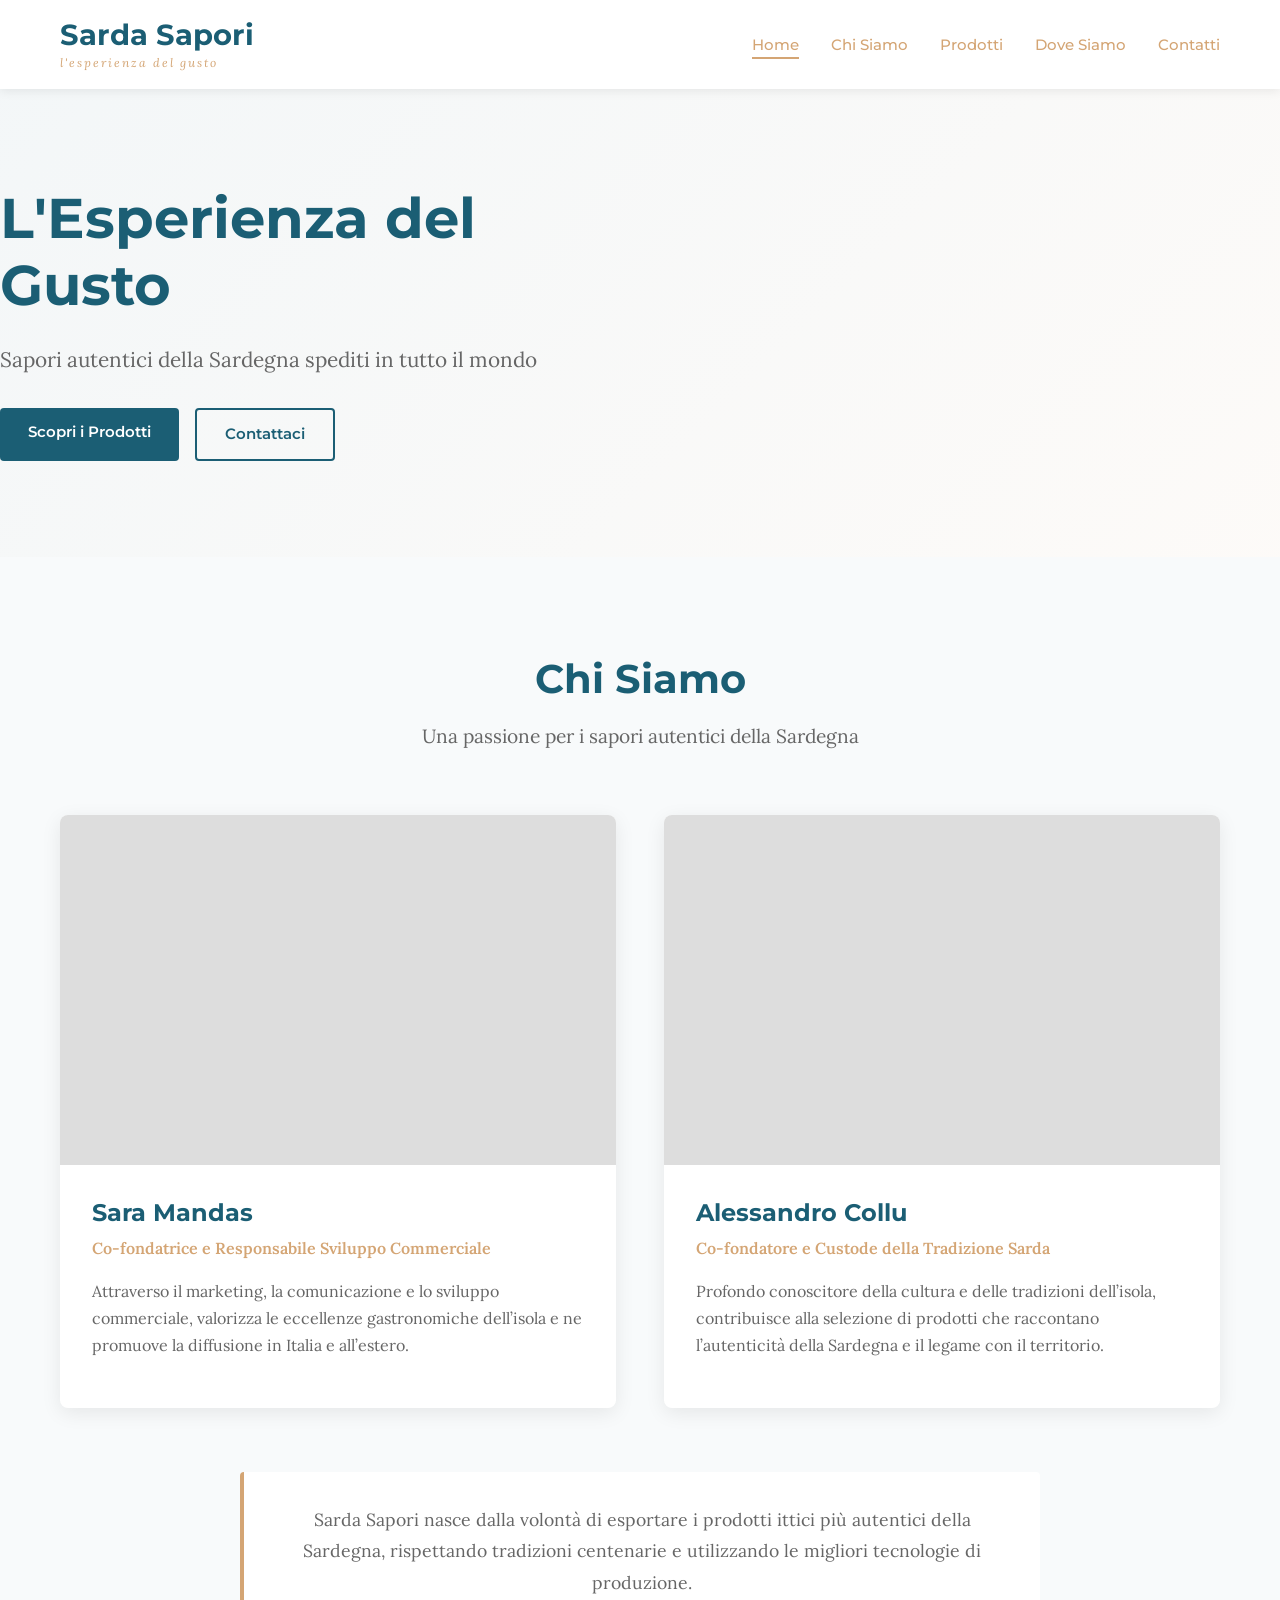
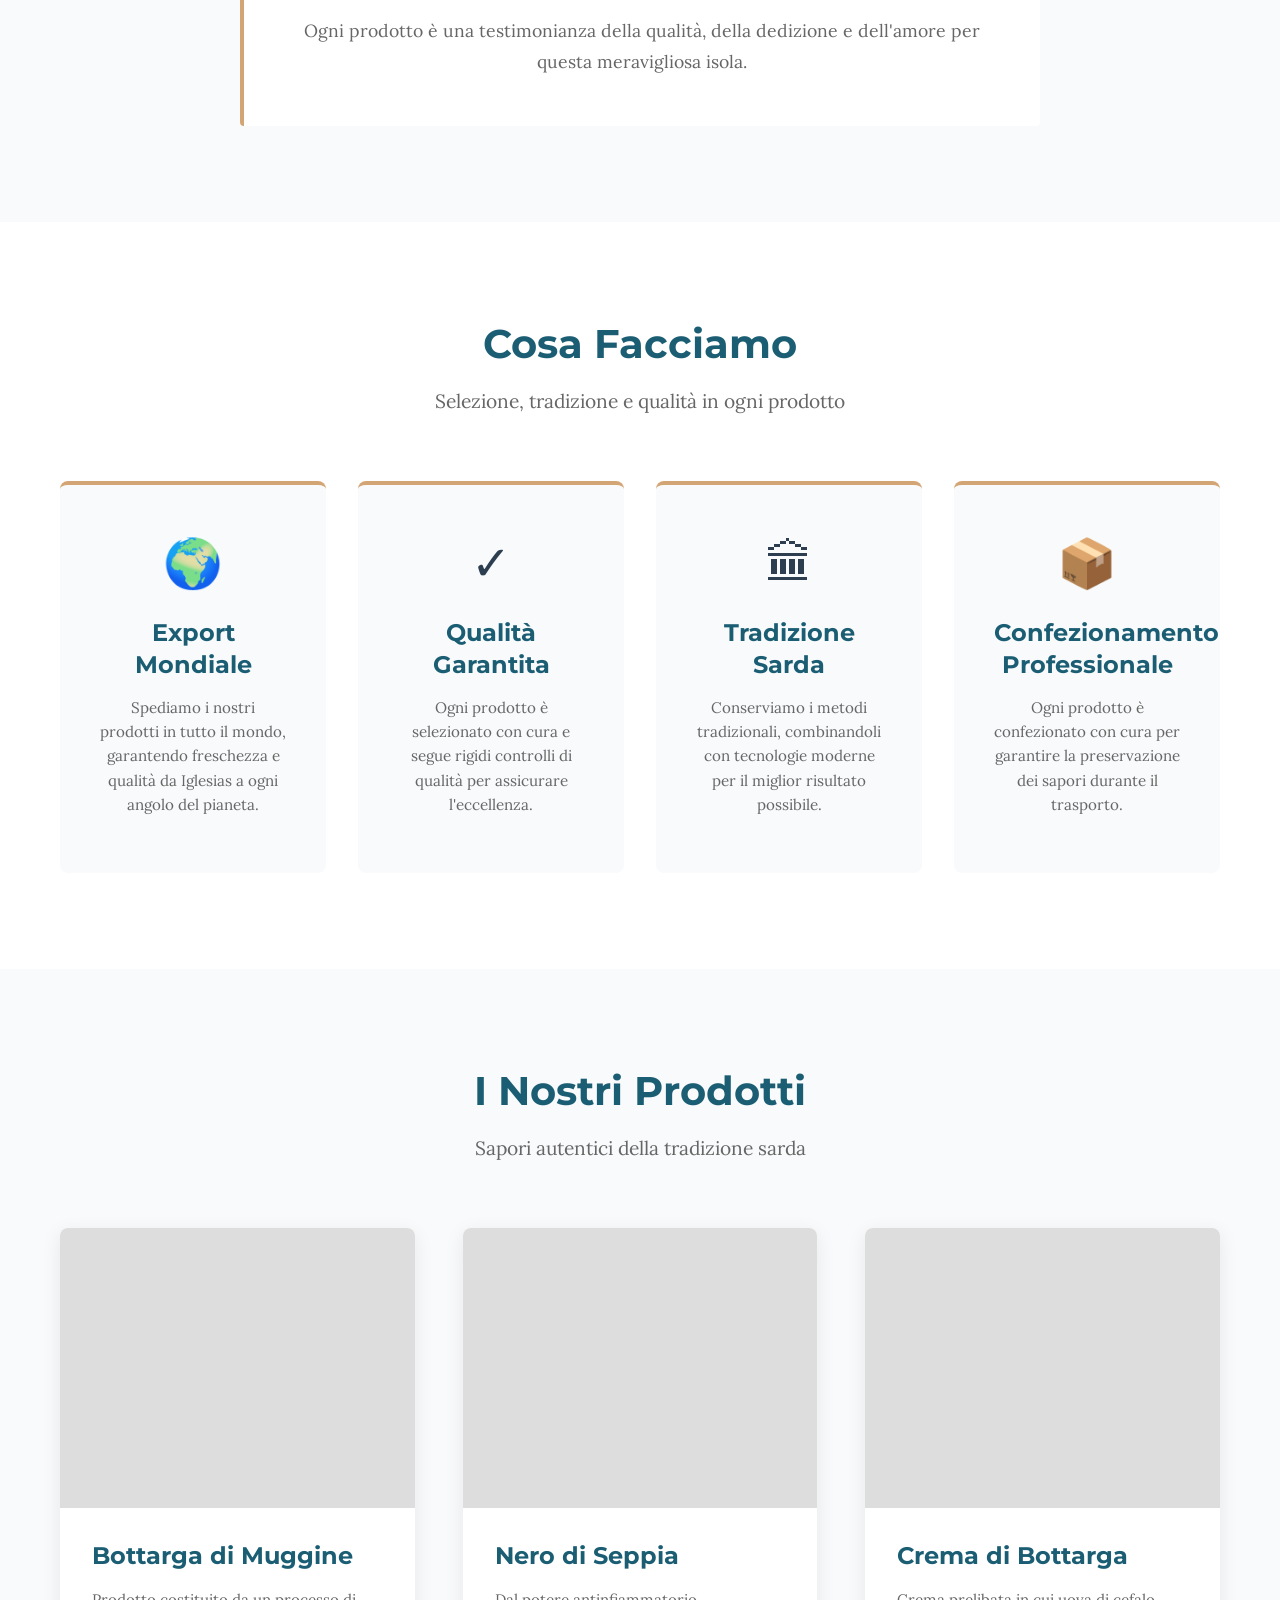
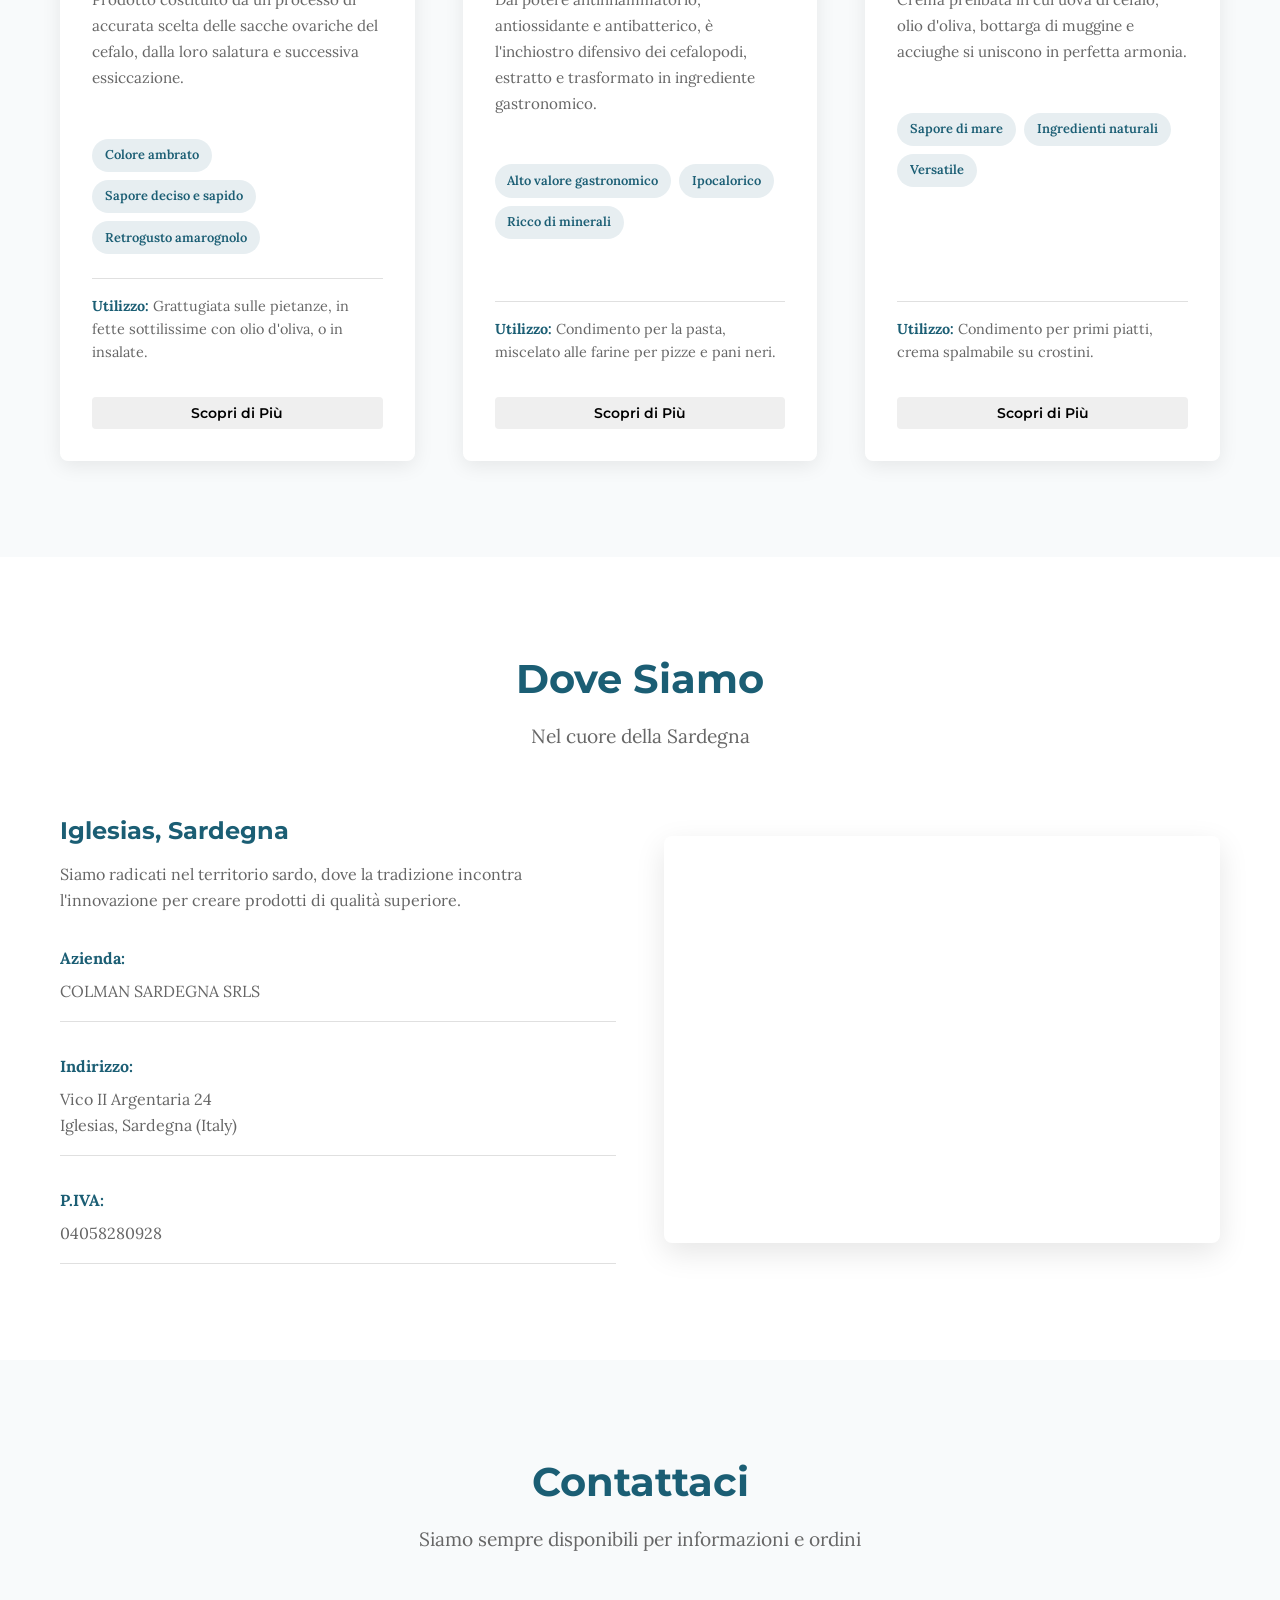
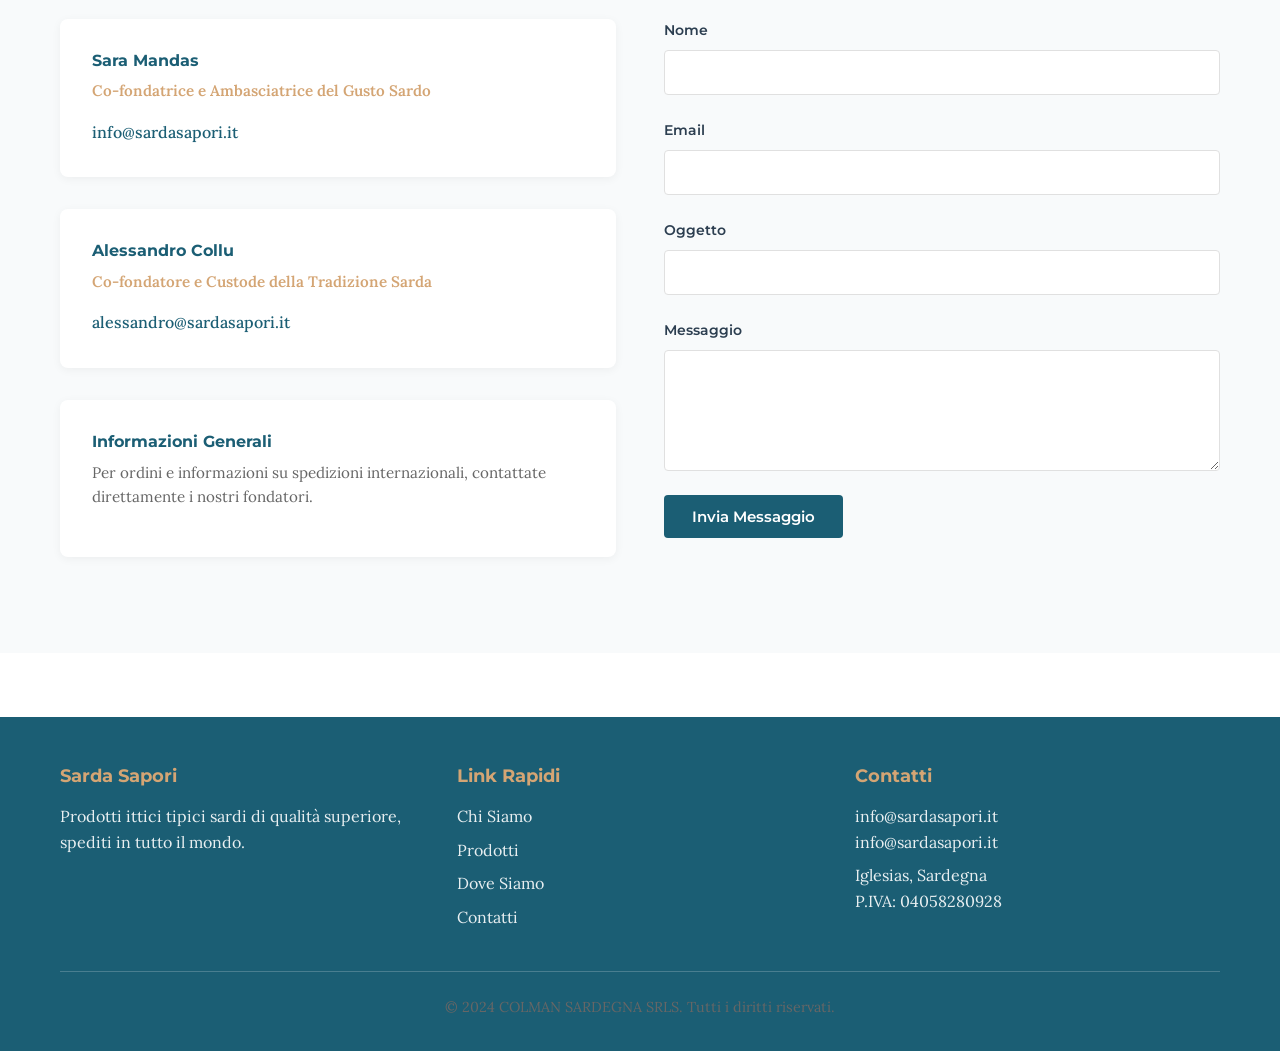
==== index.html @ f472ac4f "Initial commit and GitHub Pages deployment setup" ====
<!DOCTYPE html>
<html lang="it">
<head>
    <meta charset="UTF-8">
    <meta name="viewport" content="width=device-width, initial-scale=1.0">
    <title>Sarda Sapori | Prodotti Ittici Sardi di Qualità - Export Mondiale</title>
    <meta name="description" content="Sarda Sapori: bottarga di muggine, nero di seppia e olio extra vergine sardi. Spedizione in tutto il mondo. L'esperienza del gusto.">
    <meta name="keywords" content="bottarga sarda, nero di seppia, olio sardo, export ittici, prodotti tipici sardegna">
    <meta property="og:title" content="Sarda Sapori | L'esperienza del gusto">
    <meta property="og:description" content="Prodotti ittici tipici sardi di qualità superiore, spediti in tutto il mondo">
    <meta property="og:type" content="website">
    <meta property="og:url" content="https://www.sardasapori.it">
    <link rel="stylesheet" href="css/styles.css">
    <link rel="preconnect" href="https://fonts.googleapis.com">
    <link rel="preconnect" href="https://fonts.gstatic.com" crossorigin>
    <link href="https://fonts.googleapis.com/css2?family=Lora:wght@400;600;700&family=Montserrat:wght@400;600;700;800&display=swap" rel="stylesheet">
</head>
<body>
    <!-- Header/Navigation -->
    <header class="navbar">
        <div class="container">
            <div class="navbar-content">
                <div class="logo">
                    <h1>Sarda Sapori</h1>
                    <p class="tagline">l'esperienza del gusto</p>
                </div>
                <nav class="nav-menu">
                    <ul>
                        <li><a href="#home" class="nav-link">Home</a></li>
                        <li><a href="#chi-siamo" class="nav-link">Chi Siamo</a></li>
                        <li><a href="#prodotti" class="nav-link">Prodotti</a></li>
                        <li><a href="#localizzazione" class="nav-link">Dove Siamo</a></li>
                        <li><a href="#contatti" class="nav-link">Contatti</a></li>
                    </ul>
                </nav>
                <button class="menu-toggle" id="menuToggle">
                    <span></span>
                    <span></span>
                    <span></span>
                </button>
            </div>
        </div>
    </header>

    <!-- Hero Section -->
    <section id="home" class="hero">
        <div class="hero-content">
            <h2 class="hero-title">L'Esperienza del Gusto</h2>
            <p class="hero-subtitle">Sapori autentici della Sardegna spediti in tutto il mondo</p>
            <div class="hero-buttons">
                <a href="#prodotti" class="btn btn-primary">Scopri i Prodotti</a>
                <a href="#contatti" class="btn btn-secondary">Contattaci</a>
            </div>
        </div>
        <div class="hero-visual">
            <div class="hero-image-placeholder">
                <!-- Immagine hero dal catalogo -->
                <img src="assets/hero.jpg" alt="Prodotti Sarda Sapori" class="hero-image">
            </div>
        </div>
    </section>

    <!-- Chi Siamo Section -->
    <section id="chi-siamo" class="chi-siamo">
        <div class="container">
            <div class="section-header">
                <h2>Chi Siamo</h2>
                <p class="section-subtitle">Una passione per i sapori autentici della Sardegna</p>
            </div>

            <div class="team-grid">
                <div class="team-member">
                    <div class="member-image">
                        <img src="assets/sara.jpg" alt="Sara Mandas" class="member-photo">
                    </div>
                    <div class="member-info">
                        <h3>Sara Mandas</h3>
                        <p class="role">Co-fondatrice e Responsabile Sviluppo Commerciale</p>
                        <p class="description">Attraverso il marketing, la comunicazione e lo sviluppo commerciale, valorizza le eccellenze gastronomiche dell’isola e ne promuove la diffusione in Italia e all’estero.</p>
                    </div>
                </div>

                <div class="team-member">
                    <div class="member-image">
                        <img src="assets/alessandro.jpg" alt="Alessandro Collu" class="member-photo">
                    </div>
                    <div class="member-info">
                        <h3>Alessandro Collu</h3>
                        <p class="role">Co-fondatore e Custode della Tradizione Sarda</p>
                        <p class="description">Profondo conoscitore della cultura e delle tradizioni dell’isola, contribuisce alla selezione di prodotti che raccontano l’autenticità della Sardegna e il legame con il territorio.</p>
                    </div>
                </div>
            </div>

            <div class="about-text">
                <p>Sarda Sapori nasce dalla volontà di esportare i prodotti ittici più autentici della Sardegna, rispettando tradizioni centenarie e utilizzando le migliori tecnologie di produzione.</p>
                <p>Ogni prodotto è una testimonianza della qualità, della dedizione e dell'amore per questa meravigliosa isola.</p>
            </div>
        </div>
    </section>

    <!-- Cosa Facciamo Section -->
    <section class="cosa-facciamo">
        <div class="container">
            <div class="section-header">
                <h2>Cosa Facciamo</h2>
                <p class="section-subtitle">Selezione, tradizione e qualità in ogni prodotto</p>
            </div>

            <div class="services-grid">
                <div class="service-card">
                    <div class="service-icon">🌍</div>
                    <h3>Export Mondiale</h3>
                    <p>Spediamo i nostri prodotti in tutto il mondo, garantendo freschezza e qualità da Iglesias a ogni angolo del pianeta.</p>
                </div>

                <div class="service-card">
                    <div class="service-icon">✓</div>
                    <h3>Qualità Garantita</h3>
                    <p>Ogni prodotto è selezionato con cura e segue rigidi controlli di qualità per assicurare l'eccellenza.</p>
                </div>

                <div class="service-card">
                    <div class="service-icon">🏛</div>
                    <h3>Tradizione Sarda</h3>
                    <p>Conserviamo i metodi tradizionali, combinandoli con tecnologie moderne per il miglior risultato possibile.</p>
                </div>

                <div class="service-card">
                    <div class="service-icon">📦</div>
                    <h3>Confezionamento Professionale</h3>
                    <p>Ogni prodotto è confezionato con cura per garantire la preservazione dei sapori durante il trasporto.</p>
                </div>
            </div>
        </div>
    </section>

    <!-- Prodotti Section -->
    <section id="prodotti" class="prodotti">
        <div class="container">
            <div class="section-header">
                <h2>I Nostri Prodotti</h2>
                <p class="section-subtitle">Sapori autentici della tradizione sarda</p>
            </div>

            <div class="products-grid">
                <!-- Bottarga di Muggine -->
                <div class="product-card">
                    <div class="product-image">
                        <img src="assets/bottarga.jpg" alt="Bottarga di Muggine">
                    </div>
                    <div class="product-content">
                        <h3>Bottarga di Muggine</h3>
                        <p class="product-description">
                            Prodotto costituito da un processo di accurata scelta delle sacche ovariche del cefalo, dalla loro salatura e successiva essiccazione.
                        </p>
                        <div class="product-features">
                            <span class="feature">Colore ambrato</span>
                            <span class="feature">Sapore deciso e sapido</span>
                            <span class="feature">Retrogusto amarognolo</span>
                        </div>
                        <p class="product-usage">
                            <strong>Utilizzo:</strong> Grattugiata sulle pietanze, in fette sottilissime con olio d'oliva, o in insalate.
                        </p>
                        <button class="btn btn-small">Scopri di Più</button>
                    </div>
                </div>

                <!-- Nero di Seppia -->
                <div class="product-card">
                    <div class="product-image">
                        <img src="assets/nero-seppia.jpg" alt="Nero di Seppia">
                    </div>
                    <div class="product-content">
                        <h3>Nero di Seppia</h3>
                        <p class="product-description">
                            Dal potere antinfiammatorio, antiossidante e antibatterico, è l'inchiostro difensivo dei cefalopodi, estratto e trasformato in ingrediente gastronomico.
                        </p>
                        <div class="product-features">
                            <span class="feature">Alto valore gastronomico</span>
                            <span class="feature">Ipocalorico</span>
                            <span class="feature">Ricco di minerali</span>
                        </div>
                        <p class="product-usage">
                            <strong>Utilizzo:</strong> Condimento per la pasta, miscelato alle farine per pizze e pani neri.
                        </p>
                        <button class="btn btn-small">Scopri di Più</button>
                    </div>
                </div>

                <!-- Crema di Bottarga -->
                <div class="product-card">
                    <div class="product-image">
                        <img src="assets/crema-bottarga.jpg" alt="Crema di Bottarga">
                    </div>
                    <div class="product-content">
                        <h3>Crema di Bottarga</h3>
                        <p class="product-description">
                            Crema prelibata in cui uova di cefalo, olio d'oliva, bottarga di muggine e acciughe si uniscono in perfetta armonia.
                        </p>
                        <div class="product-features">
                            <span class="feature">Sapore di mare</span>
                            <span class="feature">Ingredienti naturali</span>
                            <span class="feature">Versatile</span>
                        </div>
                        <p class="product-usage">
                            <strong>Utilizzo:</strong> Condimento per primi piatti, crema spalmabile su crostini.
                        </p>
                        <button class="btn btn-small">Scopri di Più</button>
                    </div>
                </div>
            </div>
        </div>
    </section>

    <!-- Localizzazione Section -->
    <section id="localizzazione" class="localizzazione">
        <div class="container">
            <div class="section-header">
                <h2>Dove Siamo</h2>
                <p class="section-subtitle">Nel cuore della Sardegna</p>
            </div>

            <div class="location-content">
                <div class="location-info">
                    <h3>Iglesias, Sardegna</h3>
                    <p>Siamo radicati nel territorio sardo, dove la tradizione incontra l'innovazione per creare prodotti di qualità superiore.</p>
                    
                    <div class="location-details">
                        <div class="detail-item">
                            <strong>Azienda:</strong>
                            <p>COLMAN SARDEGNA SRLS</p>
                        </div>
                        <div class="detail-item">
                            <strong>Indirizzo:</strong>
                            <p>Vico II Argentaria 24<br>Iglesias, Sardegna (Italy)</p>
                        </div>
                        <div class="detail-item">
                            <strong>P.IVA:</strong>
                            <p>04058280928</p>
                        </div>
                    </div>
                </div>

                <div class="location-map">
                    <iframe src="https://www.google.com/maps/embed?pb=!1m18!1m12!1m3!1d2852.1234567890!2d8.5!3d39.55!2m3!1f0!2f0!3f0!3m2!1i1024!2i768!4f13.1!3m3!1m2!1s0x12e7b1234567890%3A0x1234567890abcdef!2sVico%20II%20Argentaria%2024%2C%20Iglesias!5e0!3m2!1sit!2sit!4v1234567890" width="100%" height="400" style="border:0;" allowfullscreen="" loading="lazy" referrerpolicy="no-referrer-when-downgrade"></iframe>
                </div>
            </div>
        </div>
    </section>

    <!-- Contatti Section -->
    <section id="contatti" class="contatti">
        <div class="container">
            <div class="section-header">
                <h2>Contattaci</h2>
                <p class="section-subtitle">Siamo sempre disponibili per informazioni e ordini</p>
            </div>

            <div class="contact-grid">
                <div class="contact-info">
                    <div class="contact-item">
                        <h4>Sara Mandas</h4>
                        <p class="contact-role">Co-fondatrice e Ambasciatrice del Gusto Sardo</p>
                        <a href="mailto:sara@sardasapori.it" class="contact-link">info@sardasapori.it</a>
                    </div>

                    <div class="contact-item">
                        <h4>Alessandro Collu</h4>
                        <p class="contact-role">Co-fondatore e Custode della Tradizione Sarda</p>
                        <a href="mailto:alessandro@sardasapori.it" class="contact-link">alessandro@sardasapori.it</a>
                    </div>

                    <div class="contact-item">
                        <h4>Informazioni Generali</h4>
                        <p>Per ordini e informazioni su spedizioni internazionali, contattate direttamente i nostri fondatori.</p>
                    </div>
                </div>

                <div class="contact-form">
                    <form id="contactForm" class="form">
                        <div class="form-group">
                            <label for="name">Nome</label>
                            <input type="text" id="name" name="name" required>
                        </div>

                        <div class="form-group">
                            <label for="email">Email</label>
                            <input type="email" id="email" name="email" required>
                        </div>

                        <div class="form-group">
                            <label for="subject">Oggetto</label>
                            <input type="text" id="subject" name="subject" required>
                        </div>

                        <div class="form-group">
                            <label for="message">Messaggio</label>
                            <textarea id="message" name="message" rows="5" required></textarea>
                        </div>

                        <button type="submit" class="btn btn-primary">Invia Messaggio</button>
                    </form>
                </div>
            </div>
        </div>
    </section>

    <!-- Footer -->
    <footer class="footer">
        <div class="container">
            <div class="footer-content">
                <div class="footer-section">
                    <h4>Sarda Sapori</h4>
                    <p>Prodotti ittici tipici sardi di qualità superiore, spediti in tutto il mondo.</p>
                </div>

                <div class="footer-section">
                    <h4>Link Rapidi</h4>
                    <ul>
                        <li><a href="#chi-siamo">Chi Siamo</a></li>
                        <li><a href="#prodotti">Prodotti</a></li>
                        <li><a href="#localizzazione">Dove Siamo</a></li>
                        <li><a href="#contatti">Contatti</a></li>
                    </ul>
                </div>

                <div class="footer-section">
                    <h4>Contatti</h4>
                    <p>info@sardasapori.it<br>info@sardasapori.it</p>
                    <p>Iglesias, Sardegna<br>P.IVA: 04058280928</p>
                </div>
            </div>

            <div class="footer-bottom">
                <p>&copy; 2024 COLMAN SARDEGNA SRLS. Tutti i diritti riservati.</p>
            </div>
        </div>
    </footer>

    <script src="js/main.js"></script>
</body>
</html>
---- css/styles.css ----
/* ============================================
   RESET E VARIABLES
   ============================================ */
* {
    margin: 0;
    padding: 0;
    box-sizing: border-box;
}

:root {
    --primary-color: #1b5e74;
    --primary-light: #2a7a94;
    --primary-dark: #134556;
    --accent-color: #d4a574;
    --accent-dark: #c49460;
    --text-dark: #2c3e50;
    --text-light: #666;
    --bg-light: #f8fafb;
    --bg-white: #ffffff;
    --border-color: #e0e0e0;
    --transition: all 0.3s ease;
}

html {
    scroll-behavior: smooth;
}

body {
    font-family: 'Lora', serif;
    color: var(--text-dark);
    line-height: 1.6;
    background-color: var(--bg-white);
}

.container {
    max-width: 1200px;
    margin: 0 auto;
    padding: 0 20px;
}

/* ============================================
   TYPOGRAPHY
   ============================================ */
h1, h2, h3, h4, h5, h6 {
    font-family: 'Montserrat', sans-serif;
    font-weight: 700;
    line-height: 1.3;
}

h2 {
    font-size: 2.5rem;
    color: var(--primary-color);
    margin-bottom: 1rem;
}

h3 {
    font-size: 1.5rem;
    color: var(--primary-color);
}

p {
    color: var(--text-light);
    margin-bottom: 1rem;
}

a {
    text-decoration: none;
    color: var(--primary-color);
    transition: var(--transition);
}

a:hover {
    color: var(--accent-color);
}

/* ============================================
   BUTTONS
   ============================================ */
.btn {
    display: inline-block;
    padding: 12px 28px;
    border: none;
    border-radius: 4px;
    font-family: 'Montserrat', sans-serif;
    font-weight: 600;
    font-size: 0.95rem;
    cursor: pointer;
    transition: var(--transition);
    text-align: center;
    text-decoration: none;
}

.btn-primary {
    background-color: var(--primary-color);
    color: white;
}

.btn-primary:hover {
    background-color: var(--primary-dark);
    transform: translateY(-2px);
    box-shadow: 0 8px 20px rgba(27, 94, 116, 0.25);
}

.btn-secondary {
    background-color: transparent;
    color: var(--primary-color);
    border: 2px solid var(--primary-color);
}

.btn-secondary:hover {
    background-color: var(--primary-color);
    color: white;
}

.btn-small {
    padding: 8px 16px;
    font-size: 0.85rem;
    margin-top: 1rem;
}

/* ============================================
   NAVBAR
   ============================================ */
.navbar {
    background-color: var(--bg-white);
    box-shadow: 0 2px 10px rgba(0, 0, 0, 0.08);
    position: sticky;
    top: 0;
    z-index: 1000;
}

.navbar-content {
    display: flex;
    justify-content: space-between;
    align-items: center;
    padding: 1rem 0;
}

.logo h1 {
    font-size: 1.8rem;
    color: var(--primary-color);
    margin: 0;
}

.tagline {
    font-family: 'Lora', serif;
    font-size: 0.75rem;
    color: var(--accent-color);
    font-style: italic;
    margin: 0;
    letter-spacing: 2px;
}

.nav-menu ul {
    display: flex;
    list-style: none;
    gap: 2rem;
}

.nav-link {
    font-family: 'Montserrat', sans-serif;
    color: var(--text-dark);
    font-weight: 500;
    font-size: 0.95rem;
    position: relative;
}

.nav-link::after {
    content: '';
    position: absolute;
    bottom: -5px;
    left: 0;
    width: 0;
    height: 2px;
    background-color: var(--accent-color);
    transition: var(--transition);
}

.nav-link:hover::after {
    width: 100%;
}

.menu-toggle {
    display: none;
    flex-direction: column;
    background: none;
    border: none;
    cursor: pointer;
    gap: 5px;
}

.menu-toggle span {
    width: 25px;
    height: 3px;
    background-color: var(--primary-color);
    transition: var(--transition);
}

/* ============================================
   HERO SECTION
   ============================================ */
.hero {
    display: grid;
    grid-template-columns: 1fr 1fr;
    align-items: center;
    gap: 4rem;
    padding: 6rem 0;
    background: linear-gradient(135deg, rgba(27, 94, 116, 0.05) 0%, rgba(212, 165, 116, 0.05) 100%);
}

.hero-content {
    animation: slideInLeft 0.8s ease-out;
}

.hero-title {
    font-size: 3.5rem;
    line-height: 1.2;
    margin-bottom: 1.5rem;
    color: var(--primary-color);
}

.hero-subtitle {
    font-size: 1.3rem;
    color: var(--text-light);
    margin-bottom: 2rem;
    line-height: 1.6;
}

.hero-buttons {
    display: flex;
    gap: 1rem;
    margin-top: 2rem;
}

.hero-visual {
    animation: slideInRight 0.8s ease-out;
}

.hero-image {
    width: 100%;
    height: 500px;
    object-fit: cover;
    border-radius: 8px;
    box-shadow: 0 15px 40px rgba(0, 0, 0, 0.15);
}

/* ============================================
   CHI SIAMO SECTION
   ============================================ */
.section-header {
    text-align: center;
    margin-bottom: 4rem;
}

.section-subtitle {
    font-size: 1.2rem;
    color: var(--text-light);
    margin-top: 1rem;
}

.chi-siamo {
    padding: 6rem 0;
    background-color: var(--bg-light);
}

.team-grid {
    display: grid;
    grid-template-columns: 1fr 1fr;
    gap: 3rem;
    margin-bottom: 4rem;
}

.team-member {
    background-color: var(--bg-white);
    border-radius: 8px;
    overflow: hidden;
    box-shadow: 0 5px 20px rgba(0, 0, 0, 0.08);
    transition: var(--transition);
}

.team-member:hover {
    transform: translateY(-10px);
    box-shadow: 0 15px 40px rgba(0, 0, 0, 0.15);
}

.member-image {
    width: 100%;
    height: 350px;
    background-color: #ddd;
    overflow: hidden;
}

.member-photo {
    width: 100%;
    height: 100%;
    object-fit: cover;
}

.member-info {
    padding: 2rem;
}

.member-info h3 {
    margin-bottom: 0.5rem;
}

.role {
    color: var(--accent-color);
    font-weight: 600;
    margin-bottom: 1rem;
}

.description {
    line-height: 1.7;
}

.about-text {
    text-align: center;
    max-width: 800px;
    margin: 3rem auto 0;
    padding: 2rem;
    background-color: var(--bg-white);
    border-left: 4px solid var(--accent-color);
    border-radius: 4px;
}

.about-text p {
    font-size: 1.1rem;
    line-height: 1.8;
}

/* ============================================
   COSA FACCIAMO SECTION
   ============================================ */
.cosa-facciamo {
    padding: 6rem 0;
}

.services-grid {
    display: grid;
    grid-template-columns: repeat(auto-fit, minmax(250px, 1fr));
    gap: 2rem;
}

.service-card {
    text-align: center;
    padding: 2.5rem;
    background-color: var(--bg-light);
    border-radius: 8px;
    transition: var(--transition);
    border-top: 4px solid var(--accent-color);
}

.service-card:hover {
    transform: translateY(-8px);
    background-color: var(--bg-white);
    box-shadow: 0 10px 30px rgba(0, 0, 0, 0.1);
}

.service-icon {
    font-size: 3rem;
    margin-bottom: 1rem;
}

.service-card h3 {
    margin-bottom: 1rem;
}

.service-card p {
    font-size: 0.95rem;
}

/* ============================================
   PRODOTTI SECTION
   ============================================ */
.prodotti {
    padding: 6rem 0;
    background-color: var(--bg-light);
}

.products-grid {
    display: grid;
    grid-template-columns: repeat(auto-fit, minmax(320px, 1fr));
    gap: 3rem;
}

.product-card {
    background-color: var(--bg-white);
    border-radius: 8px;
    overflow: hidden;
    box-shadow: 0 5px 20px rgba(0, 0, 0, 0.08);
    transition: var(--transition);
    display: flex;
    flex-direction: column;
}

.product-card:hover {
    transform: translateY(-8px);
    box-shadow: 0 15px 40px rgba(0, 0, 0, 0.15);
}

.product-image {
    width: 100%;
    height: 280px;
    background-color: #ddd;
    overflow: hidden;
}

.product-image img {
    width: 100%;
    height: 100%;
    object-fit: cover;
    transition: var(--transition);
}

.product-card:hover .product-image img {
    transform: scale(1.05);
}

.product-content {
    padding: 2rem;
    flex-grow: 1;
    display: flex;
    flex-direction: column;
}

.product-content h3 {
    margin-bottom: 1rem;
    color: var(--primary-color);
}

.product-description {
    font-size: 0.95rem;
    margin-bottom: 1.5rem;
    color: var(--text-light);
    line-height: 1.7;
}

.product-features {
    display: flex;
    flex-wrap: wrap;
    gap: 0.5rem;
    margin: 1.5rem 0;
}

.feature {
    display: inline-block;
    padding: 0.4rem 0.8rem;
    background-color: rgba(27, 94, 116, 0.1);
    color: var(--primary-color);
    border-radius: 20px;
    font-size: 0.8rem;
    font-weight: 600;
}

.product-usage {
    font-size: 0.9rem;
    margin-top: auto;
    padding-top: 1rem;
    border-top: 1px solid var(--border-color);
}

.product-usage strong {
    color: var(--primary-color);
}

/* ============================================
   LOCALIZZAZIONE SECTION
   ============================================ */
.localizzazione {
    padding: 6rem 0;
}

.location-content {
    display: grid;
    grid-template-columns: 1fr 1fr;
    gap: 3rem;
    align-items: center;
}

.location-info h3 {
    margin-bottom: 1rem;
}

.location-info > p {
    margin-bottom: 2rem;
}

.location-details {
    display: flex;
    flex-direction: column;
    gap: 2rem;
    margin-top: 2rem;
}

.detail-item {
    padding-bottom: 1rem;
    border-bottom: 1px solid var(--border-color);
}

.detail-item strong {
    color: var(--primary-color);
    display: block;
    margin-bottom: 0.5rem;
}

.detail-item p {
    margin: 0;
    color: var(--text-light);
    line-height: 1.6;
}

.location-map {
    border-radius: 8px;
    overflow: hidden;
    box-shadow: 0 10px 30px rgba(0, 0, 0, 0.1);
}

.location-map iframe {
    border: none;
}

/* ============================================
   CONTATTI SECTION
   ============================================ */
.contatti {
    padding: 6rem 0;
    background-color: var(--bg-light);
}

.contact-grid {
    display: grid;
    grid-template-columns: 1fr 1fr;
    gap: 3rem;
}

.contact-info {
    display: flex;
    flex-direction: column;
    gap: 2rem;
}

.contact-item {
    background-color: var(--bg-white);
    padding: 2rem;
    border-radius: 8px;
    box-shadow: 0 2px 10px rgba(0, 0, 0, 0.05);
}

.contact-item h4 {
    color: var(--primary-color);
    margin-bottom: 0.5rem;
}

.contact-role {
    color: var(--accent-color);
    font-size: 0.85rem;
    font-weight: 600;
    margin-bottom: 0.5rem;
}

.contact-link {
    color: var(--primary-color);
    font-weight: 500;
    display: inline-block;
    margin-top: 0.5rem;
}

.contact-link:hover {
    color: var(--accent-color);
}

.contact-item p {
    font-size: 0.95rem;
}

/* ============================================
   FORM
   ============================================ */
.form {
    display: flex;
    flex-direction: column;
    gap: 1.5rem;
}

.form-group {
    display: flex;
    flex-direction: column;
}

.form-group label {
    font-family: 'Montserrat', sans-serif;
    font-weight: 600;
    color: var(--text-dark);
    margin-bottom: 0.5rem;
    font-size: 0.9rem;
}

.form-group input,
.form-group textarea {
    padding: 0.75rem 1rem;
    border: 1px solid var(--border-color);
    border-radius: 4px;
    font-family: 'Lora', serif;
    font-size: 0.95rem;
    color: var(--text-dark);
    transition: var(--transition);
}

.form-group input:focus,
.form-group textarea:focus {
    outline: none;
    border-color: var(--primary-color);
    box-shadow: 0 0 0 3px rgba(27, 94, 116, 0.1);
}

.form-group textarea {
    resize: vertical;
    font-family: 'Lora', serif;
}

.form button {
    align-self: flex-start;
}

/* ============================================
   FOOTER
   ============================================ */
.footer {
    background-color: var(--primary-color);
    color: white;
    padding: 3rem 0 1rem;
    margin-top: 4rem;
}

.footer-content {
    display: grid;
    grid-template-columns: repeat(auto-fit, minmax(250px, 1fr));
    gap: 2rem;
    margin-bottom: 2rem;
}

.footer-section h4 {
    color: var(--accent-color);
    margin-bottom: 1rem;
    font-size: 1.1rem;
}

.footer-section p {
    color: rgba(255, 255, 255, 0.9);
    margin-bottom: 0.5rem;
}

.footer-section ul {
    list-style: none;
}

.footer-section ul li {
    margin-bottom: 0.5rem;
}

.footer-section a {
    color: rgba(255, 255, 255, 0.9);
}

.footer-section a:hover {
    color: var(--accent-color);
}

.footer-bottom {
    text-align: center;
    padding-top: 1.5rem;
    border-top: 1px solid rgba(255, 255, 255, 0.2);
    color: rgba(255, 255, 255, 0.7);
    font-size: 0.9rem;
}

/* ============================================
   ANIMAZIONI
   ============================================ */
@keyframes slideInLeft {
    from {
        opacity: 0;
        transform: translateX(-50px);
    }
    to {
        opacity: 1;
        transform: translateX(0);
    }
}

@keyframes slideInRight {
    from {
        opacity: 0;
        transform: translateX(50px);
    }
    to {
        opacity: 1;
        transform: translateX(0);
    }
}

@keyframes fadeInUp {
    from {
        opacity: 0;
        transform: translateY(30px);
    }
    to {
        opacity: 1;
        transform: translateY(0);
    }
}

/* ============================================
   RESPONSIVE DESIGN
   ============================================ */
@media (max-width: 768px) {
    h2 {
        font-size: 2rem;
    }

    .hero-title {
        font-size: 2.5rem;
    }

    .hero {
        grid-template-columns: 1fr;
        padding: 3rem 0;
        gap: 2rem;
    }

    .hero-image {
        height: 350px;
    }

    .hero-buttons {
        flex-direction: column;
    }

    .nav-menu {
        position: fixed;
        left: -100%;
        top: 70px;
        flex-direction: column;
        background-color: var(--bg-white);
        width: 100%;
        text-align: center;
        transition: 0.3s;
        box-shadow: 0 10px 27px rgba(0, 0, 0, 0.05);
        padding: 2rem 0;
        z-index: 999;
    }

    .nav-menu.active {
        left: 0;
    }

    .menu-toggle {
        display: flex;
    }

    .team-grid {
        grid-template-columns: 1fr;
    }

    .services-grid {
        grid-template-columns: 1fr;
    }

    .products-grid {
        grid-template-columns: 1fr;
    }

    .contact-grid {
        grid-template-columns: 1fr;
    }

    .location-content {
        grid-template-columns: 1fr;
    }

    .location-map {
        min-height: 400px;
    }

    .chi-siamo,
    .prodotti,
    .contatti {
        padding: 3rem 0;
    }

    .cosa-facciamo,
    .localizzazione {
        padding: 3rem 0;
    }

    .section-header {
        margin-bottom: 2rem;
    }
}

@media (max-width: 480px) {
    .container {
        padding: 0 15px;
    }

    h2 {
        font-size: 1.5rem;
    }

    .hero-title {
        font-size: 1.8rem;
    }

    .hero-subtitle {
        font-size: 1rem;
    }

    .hero-buttons {
        gap: 0.5rem;
    }

    .btn {
        padding: 10px 20px;
        font-size: 0.85rem;
    }

    .logo h1 {
        font-size: 1.3rem;
    }

    .nav-menu ul {
        gap: 0;
        flex-direction: column;
    }

    .nav-link::after {
        display: none;
    }

    .product-image {
        height: 200px;
    }

    .member-image {
        height: 250px;
    }

    .footer-content {
        gap: 1.5rem;
    }
}
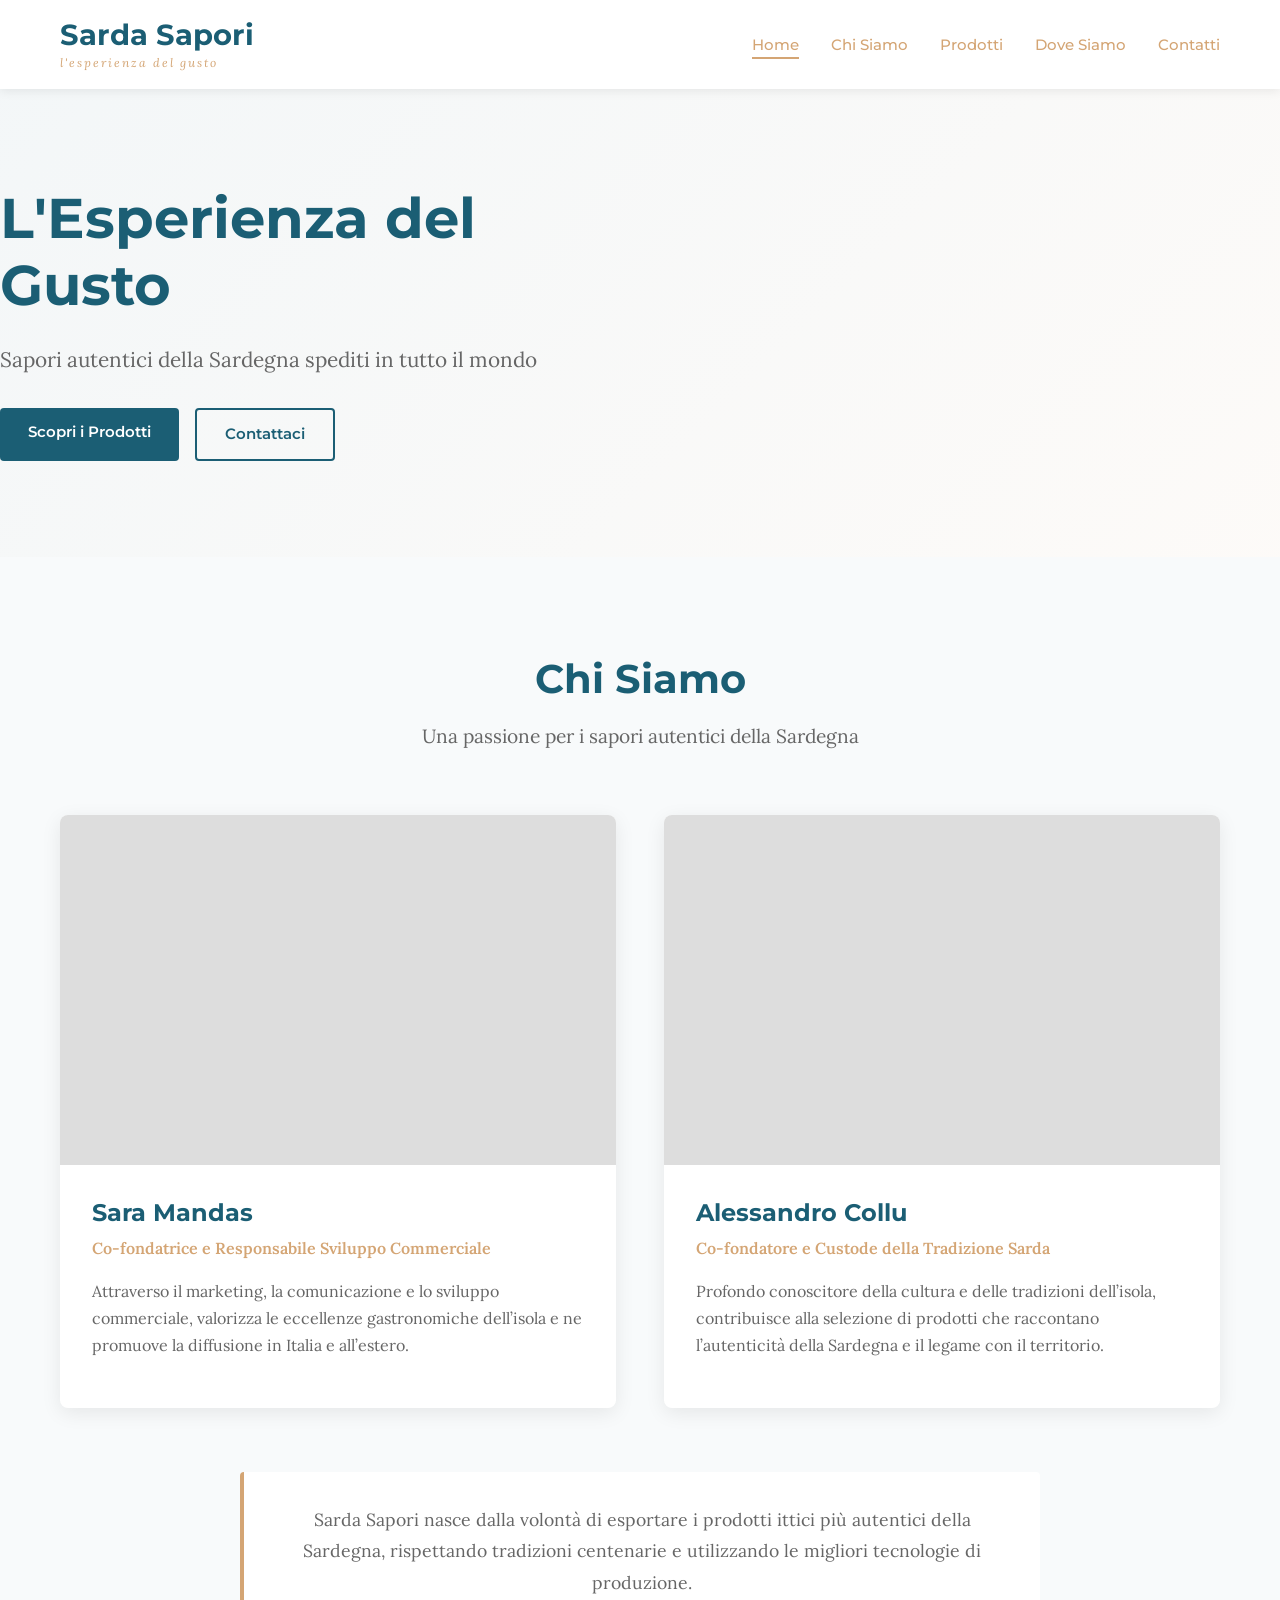
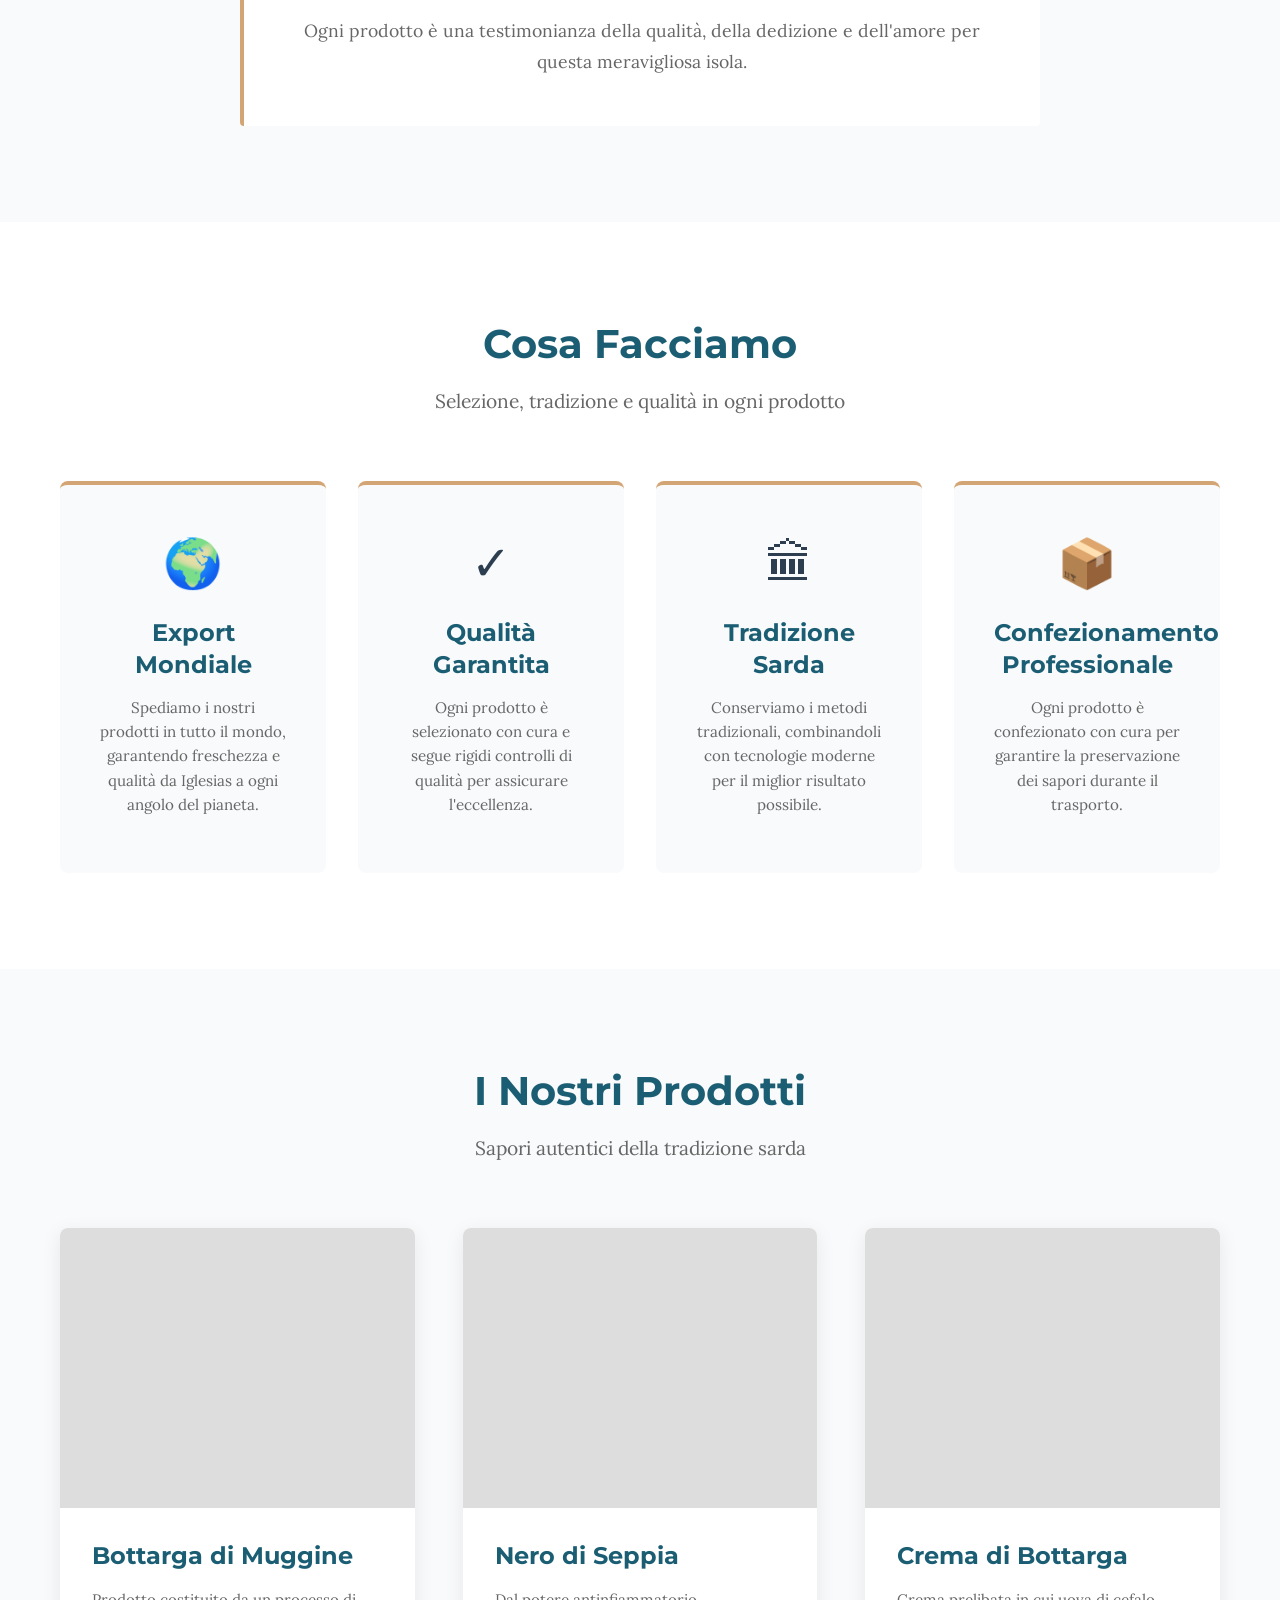
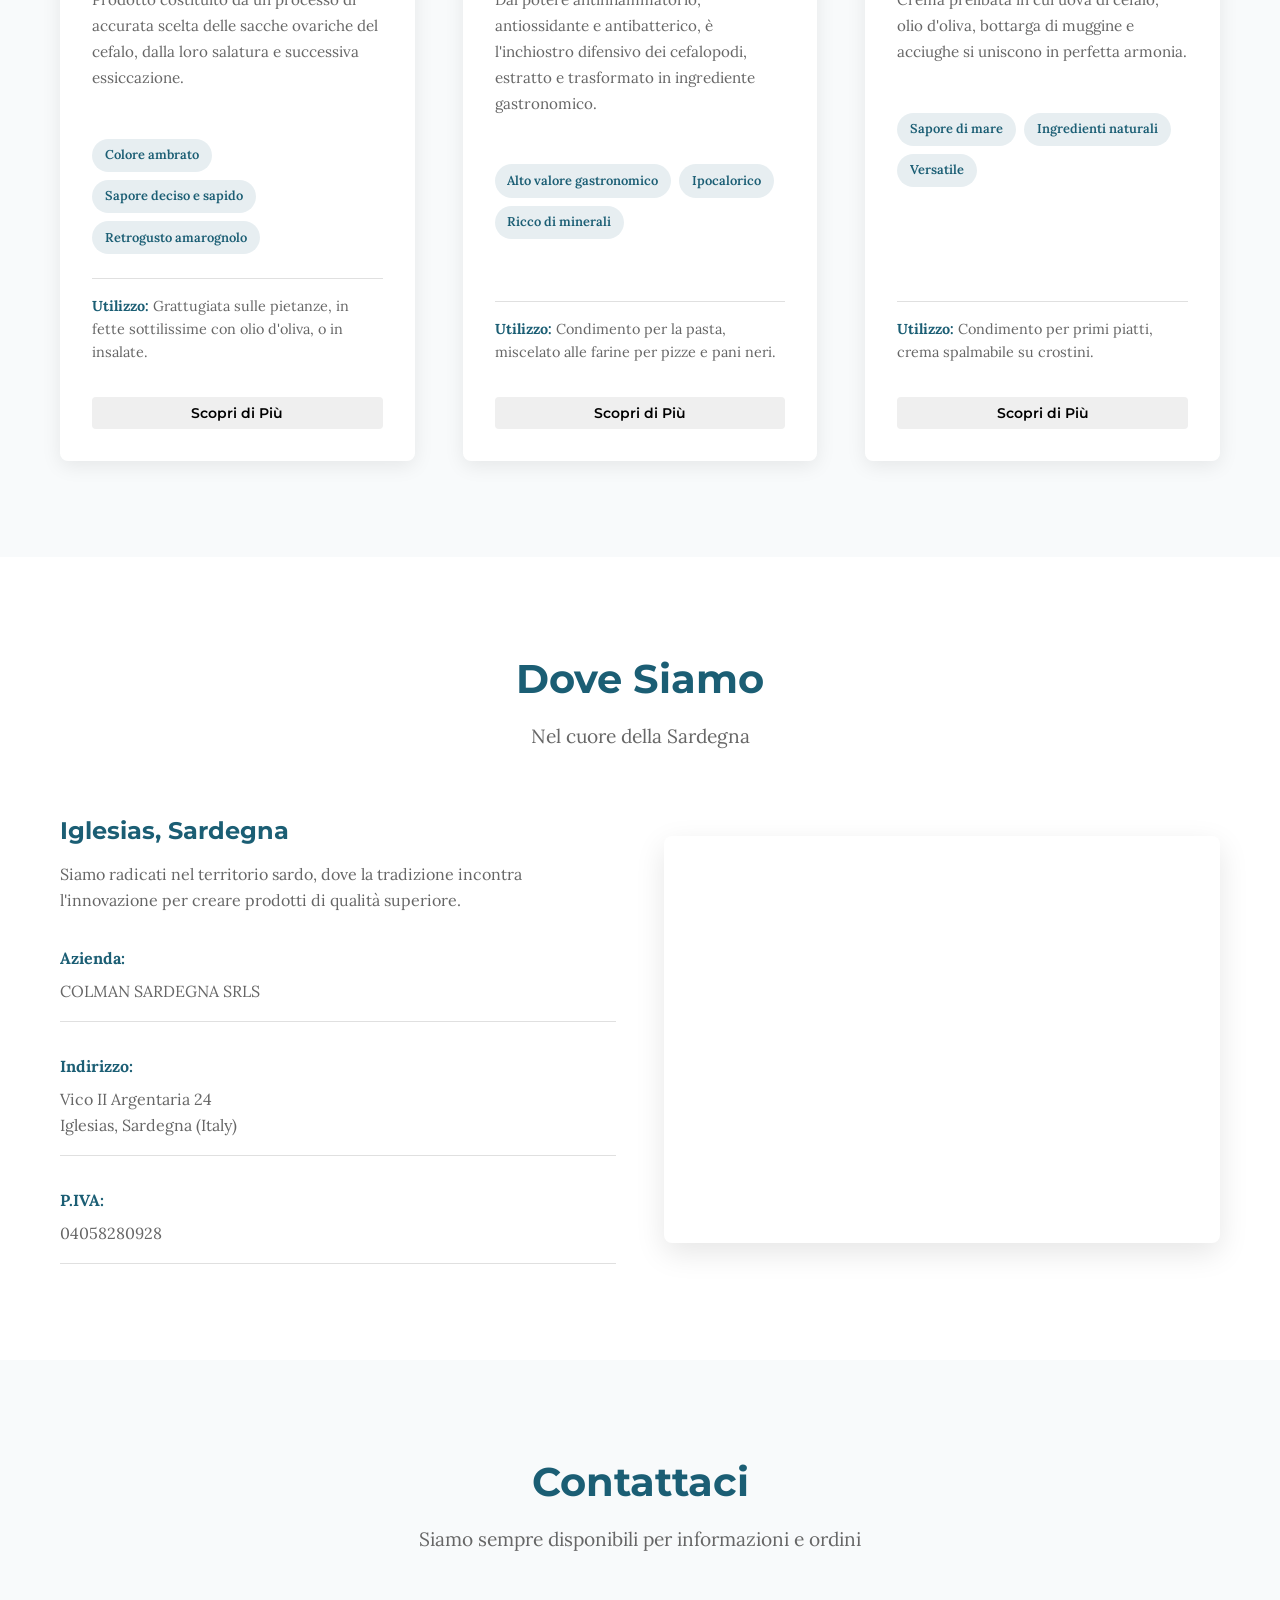
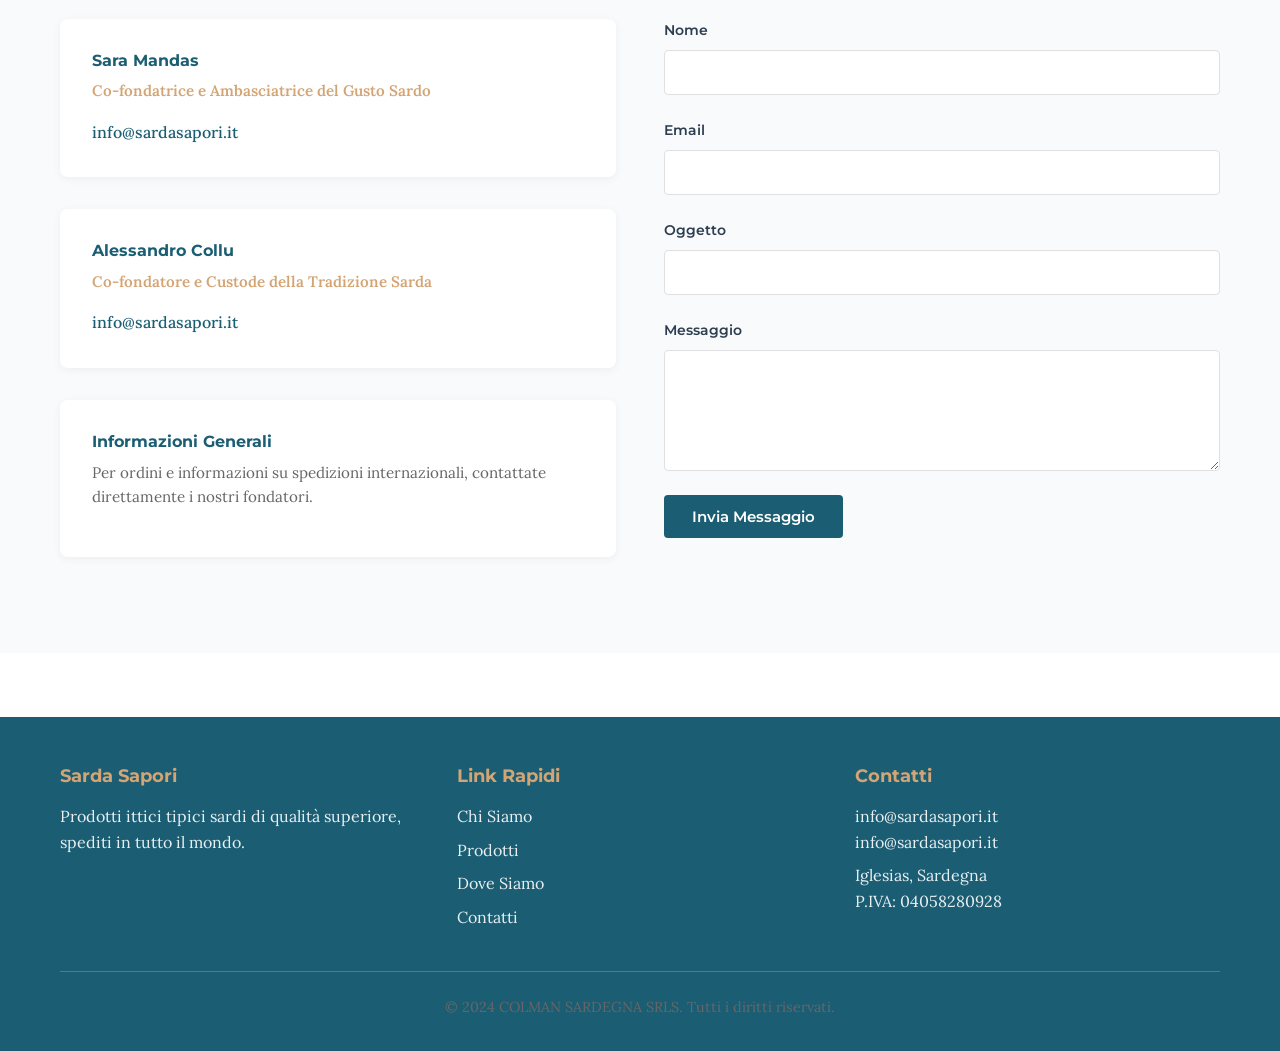
==== commit 80c0a6c4: "Update Alessandro Collu email to info@sardasapori.it" ====
--- a/index.html
+++ b/index.html
@@ -268,7 +268,7 @@
                     <div class="contact-item">
                         <h4>Alessandro Collu</h4>
                         <p class="contact-role">Co-fondatore e Custode della Tradizione Sarda</p>
-                        <a href="mailto:alessandro@sardasapori.it" class="contact-link">alessandro@sardasapori.it</a>
+                        <a href="mailto:info@sardasapori.it" class="contact-link">info@sardasapori.it</a>
                     </div>
 
                     <div class="contact-item">
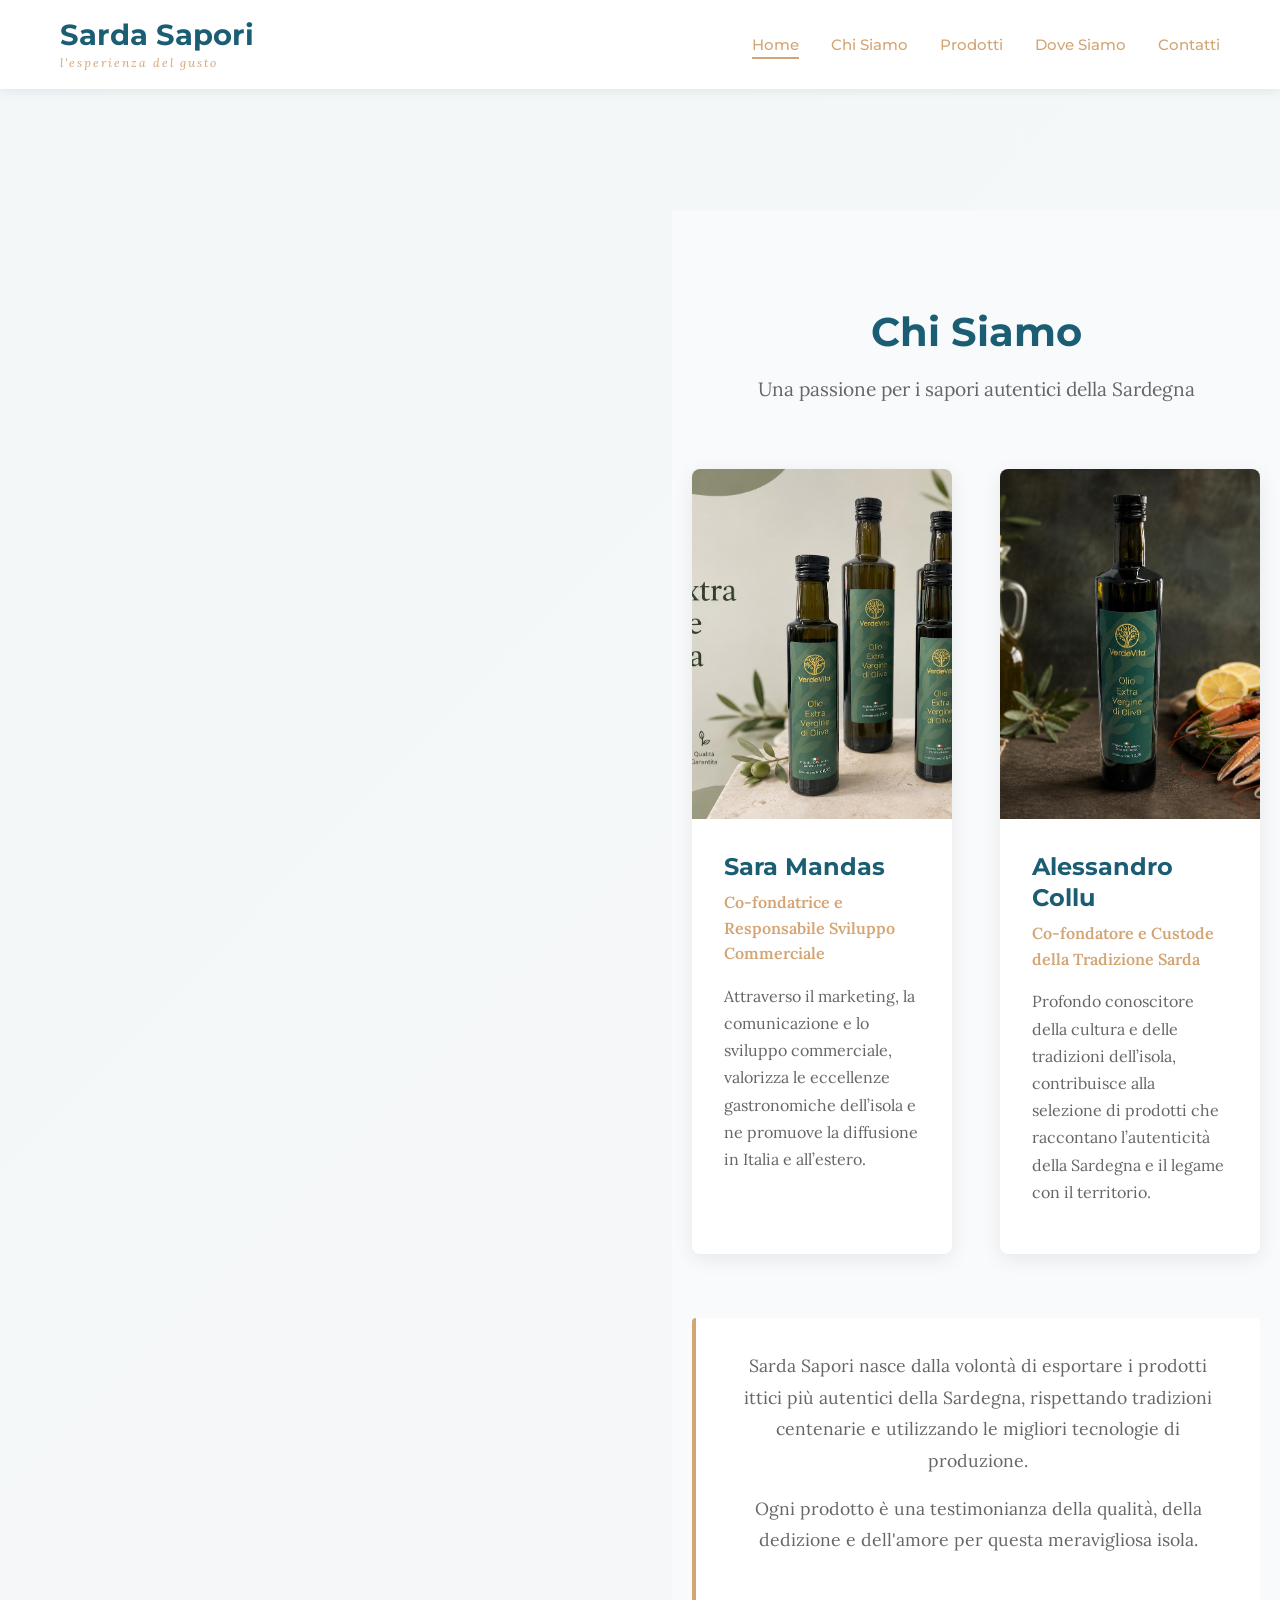
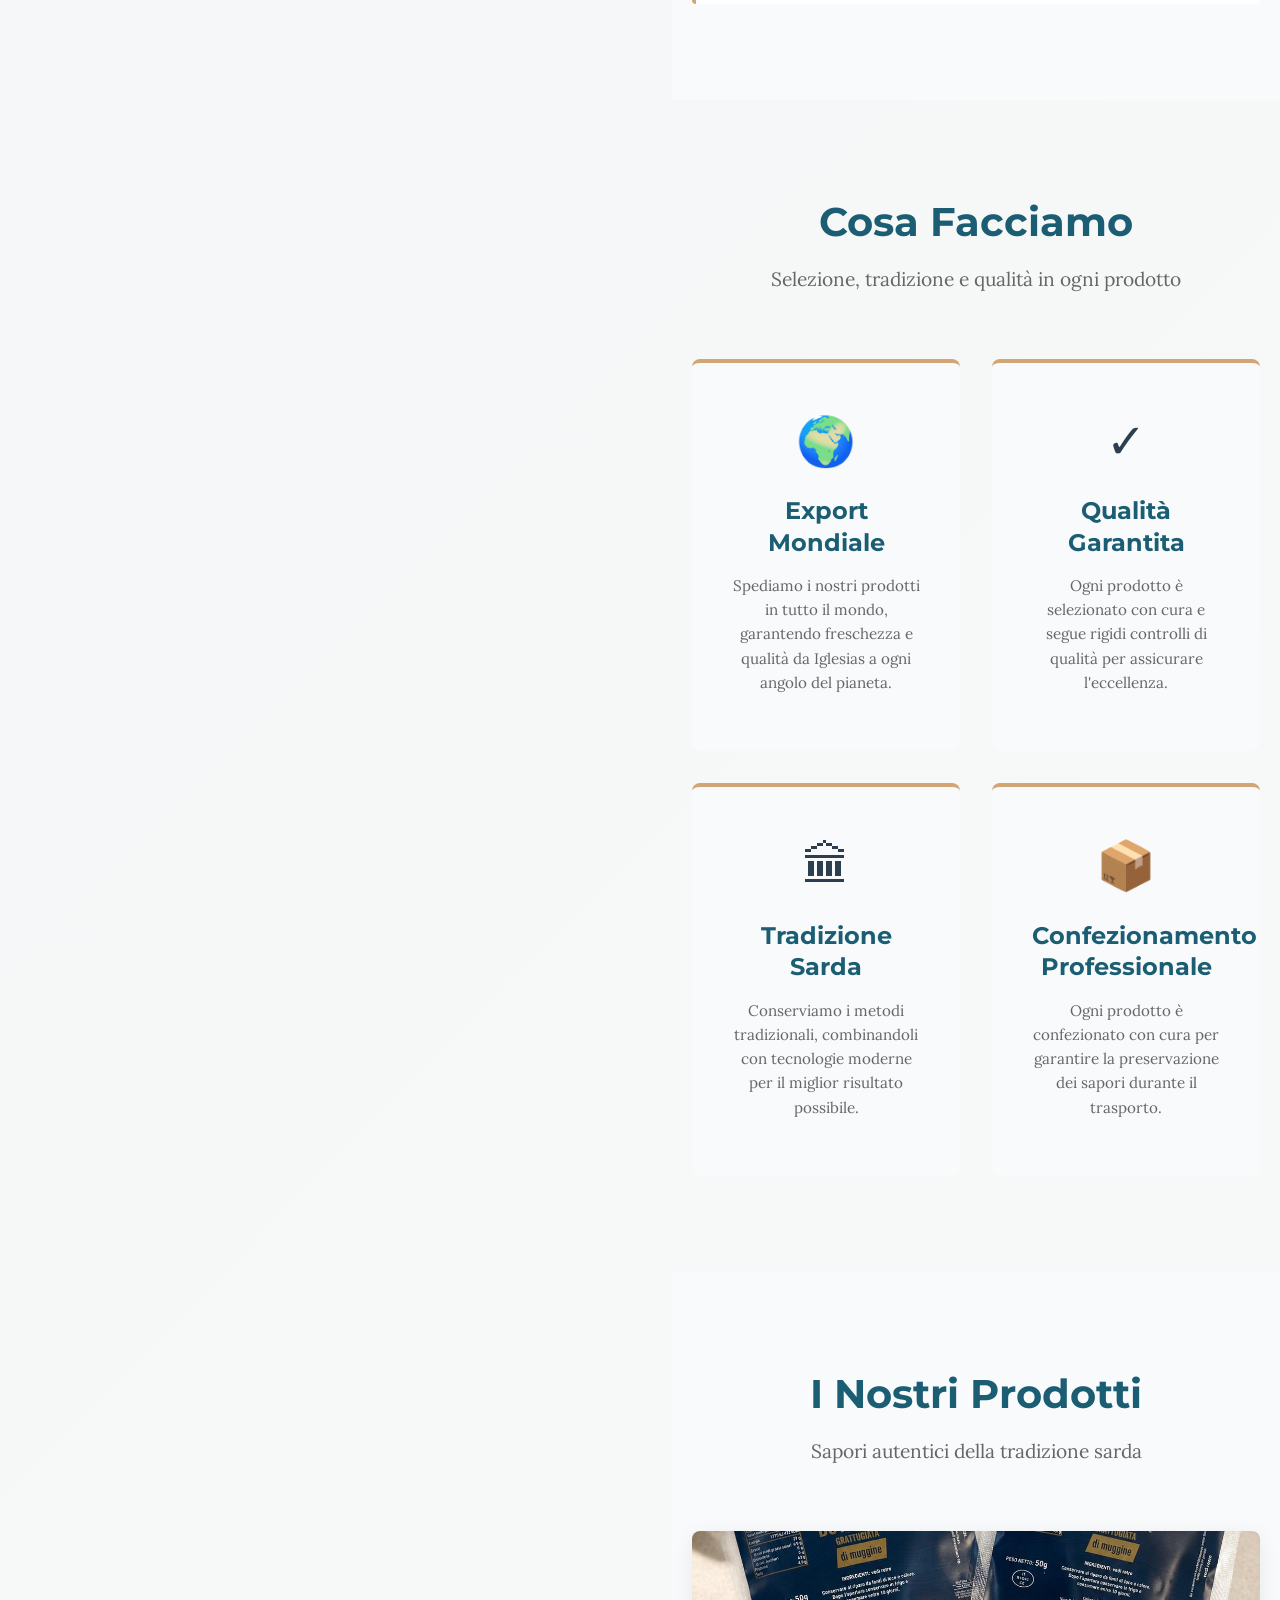
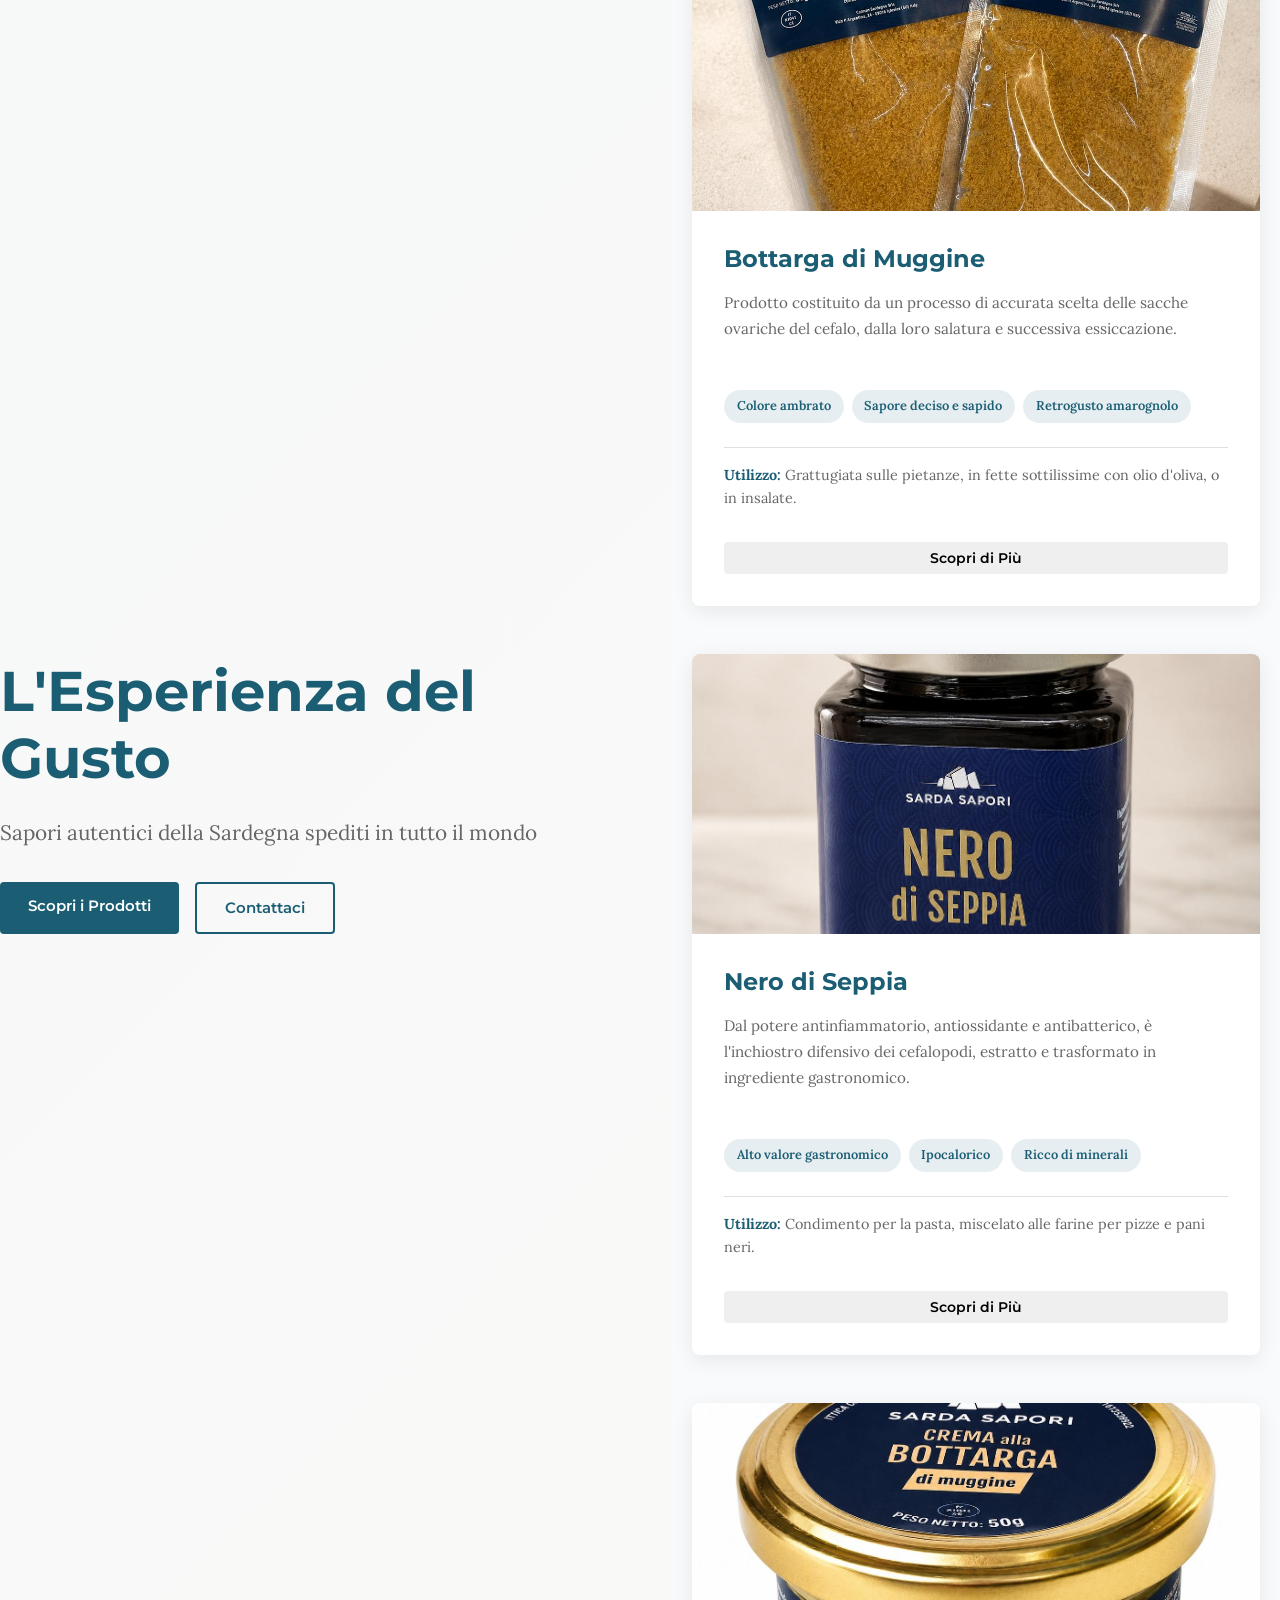
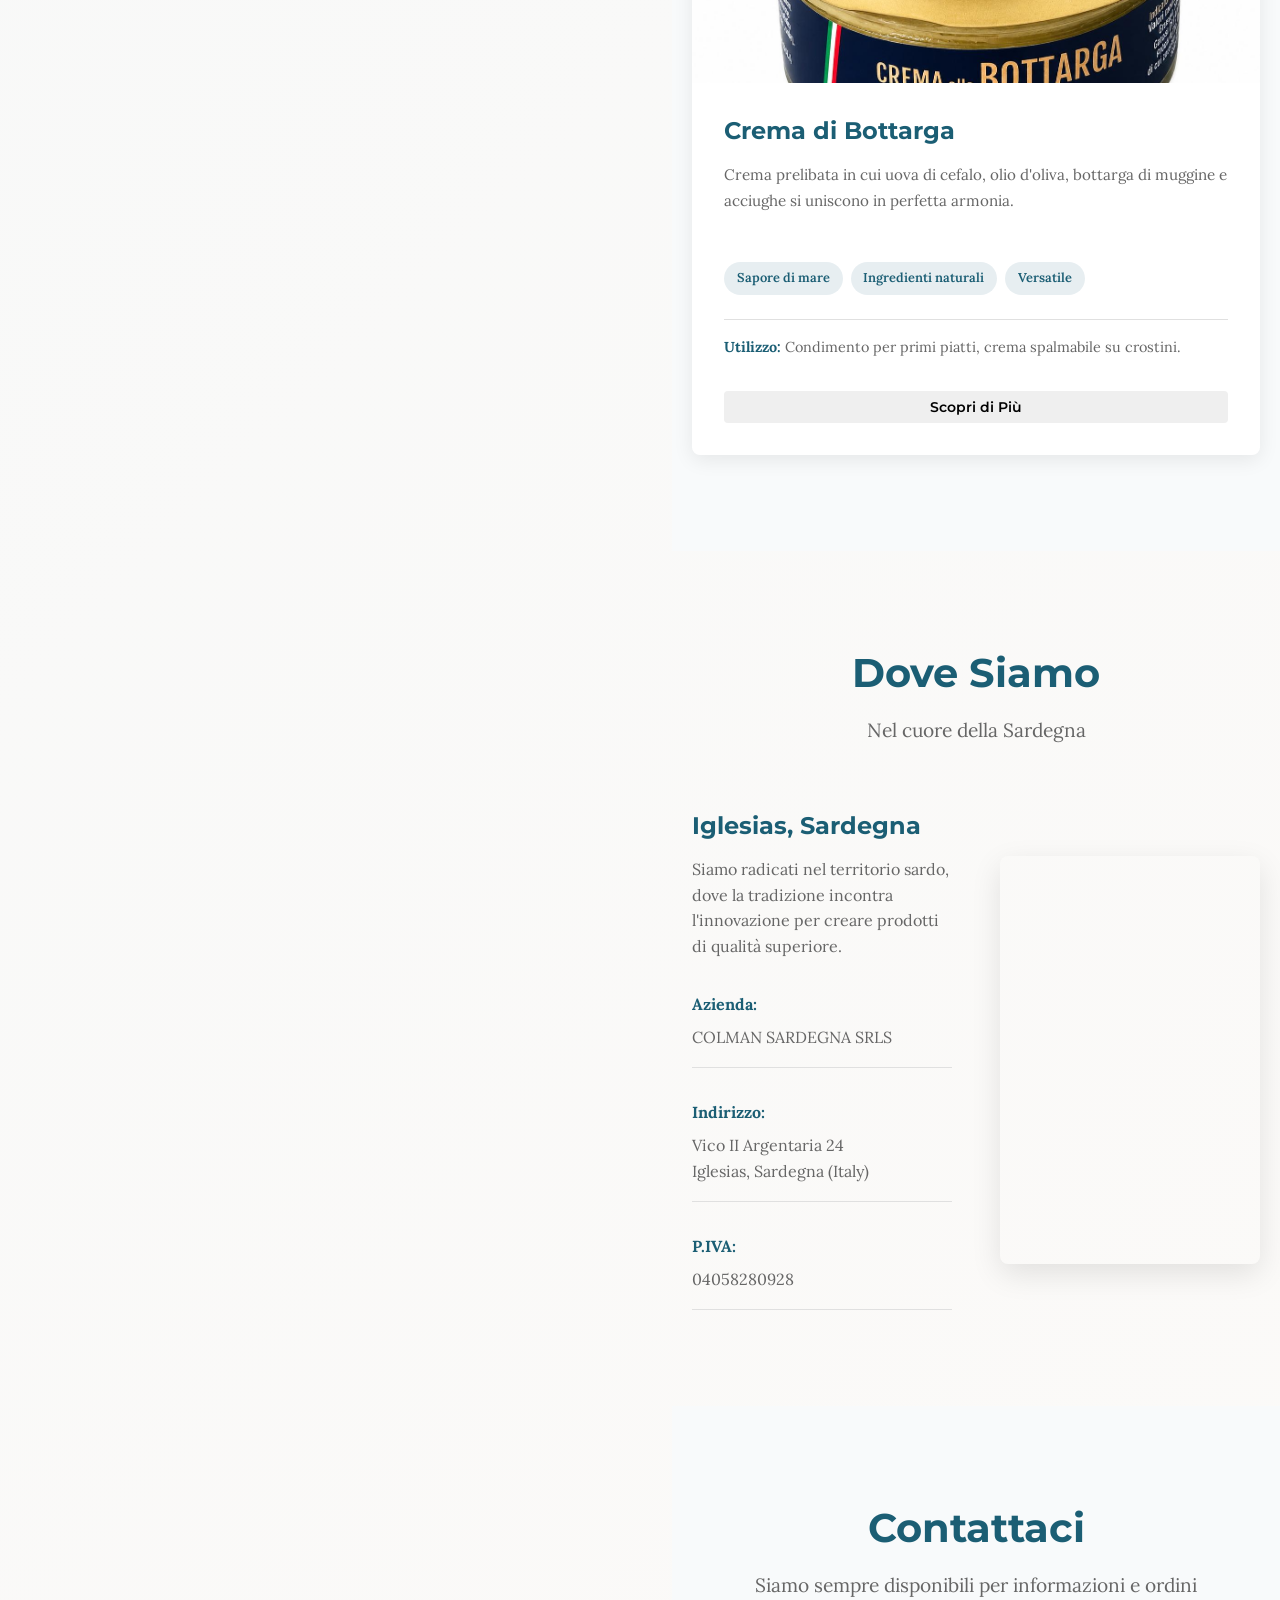
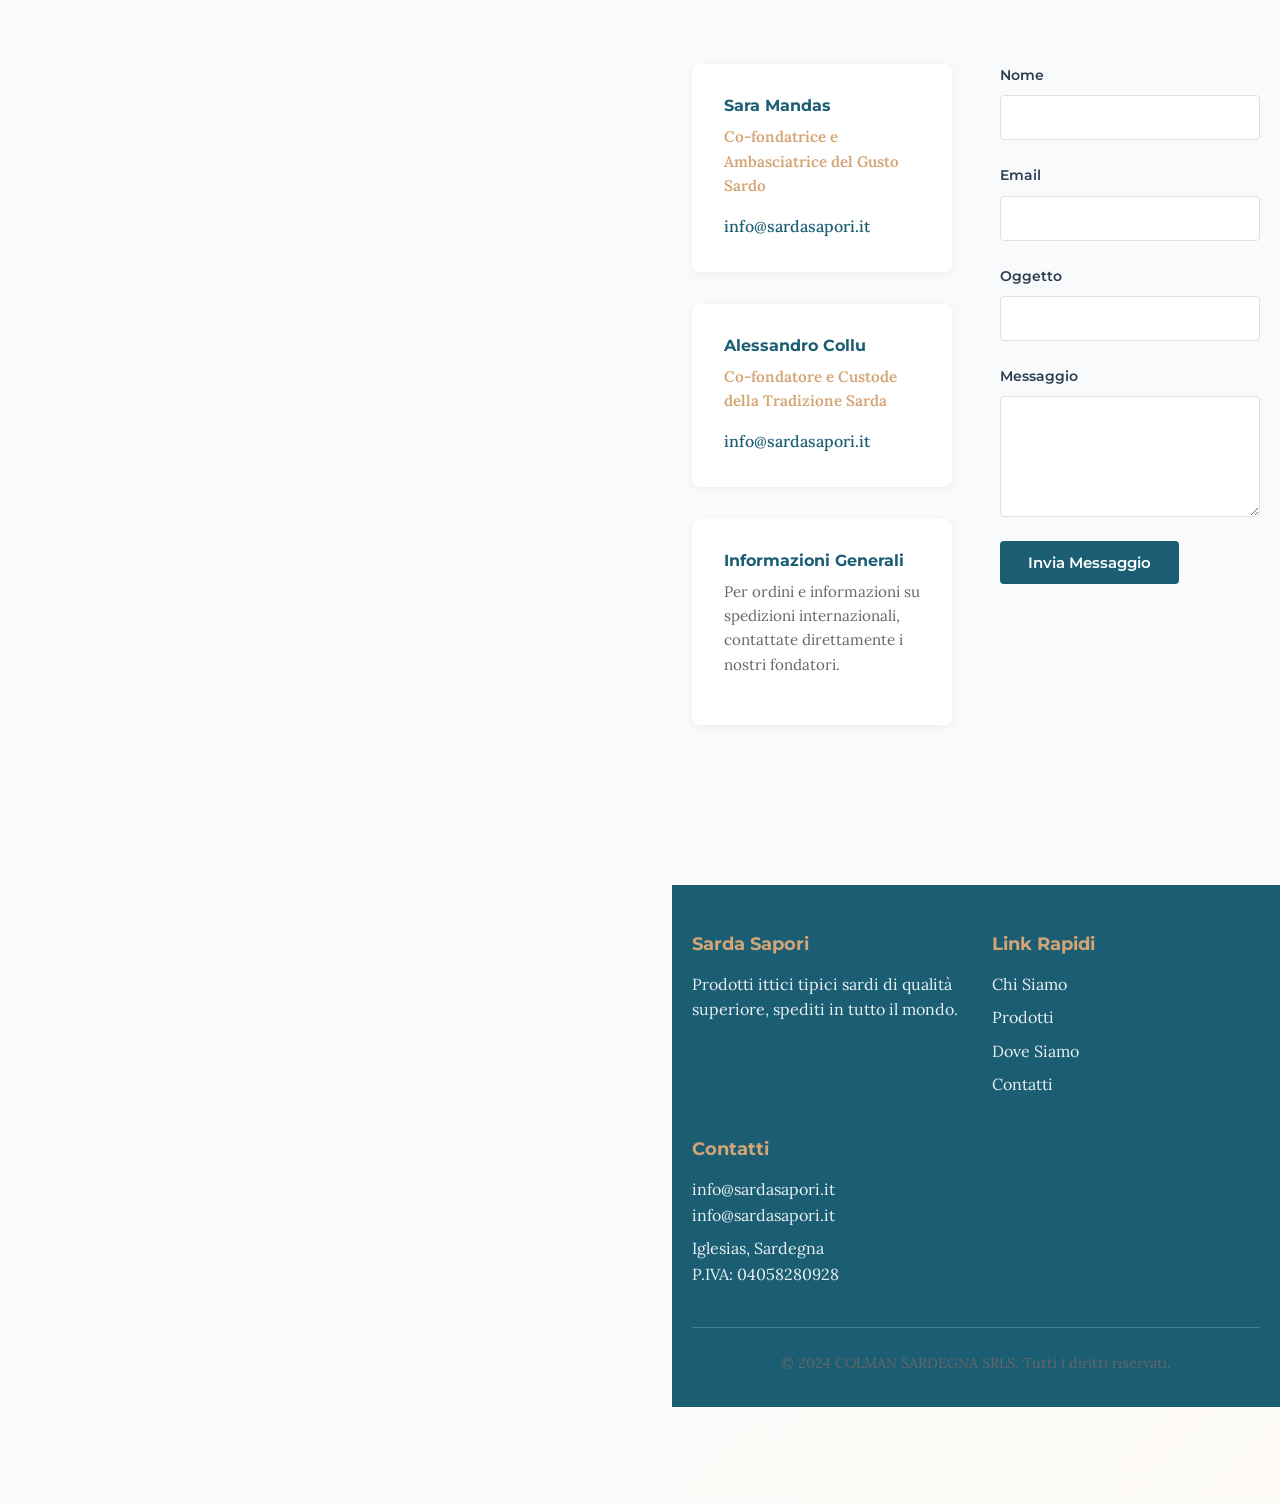
==== commit 3f4ca791: "Use home.png as hero image" ====
--- a/index.html
+++ b/index.html
@@ -55,10 +55,7 @@
         <div class="hero-visual">
             <div class="hero-image-placeholder">
                 <!-- Immagine hero dal catalogo -->
-                <img src="assets/hero.jpg" alt="Prodotti Sarda Sapori" class="hero-image">
-            </div>
-        </div>
-    </section>
+                        <img src="assets/home.png" alt="Prodotti Sarda Sapori" class="hero-image">
 
     <!-- Chi Siamo Section -->
     <section id="chi-siamo" class="chi-siamo">
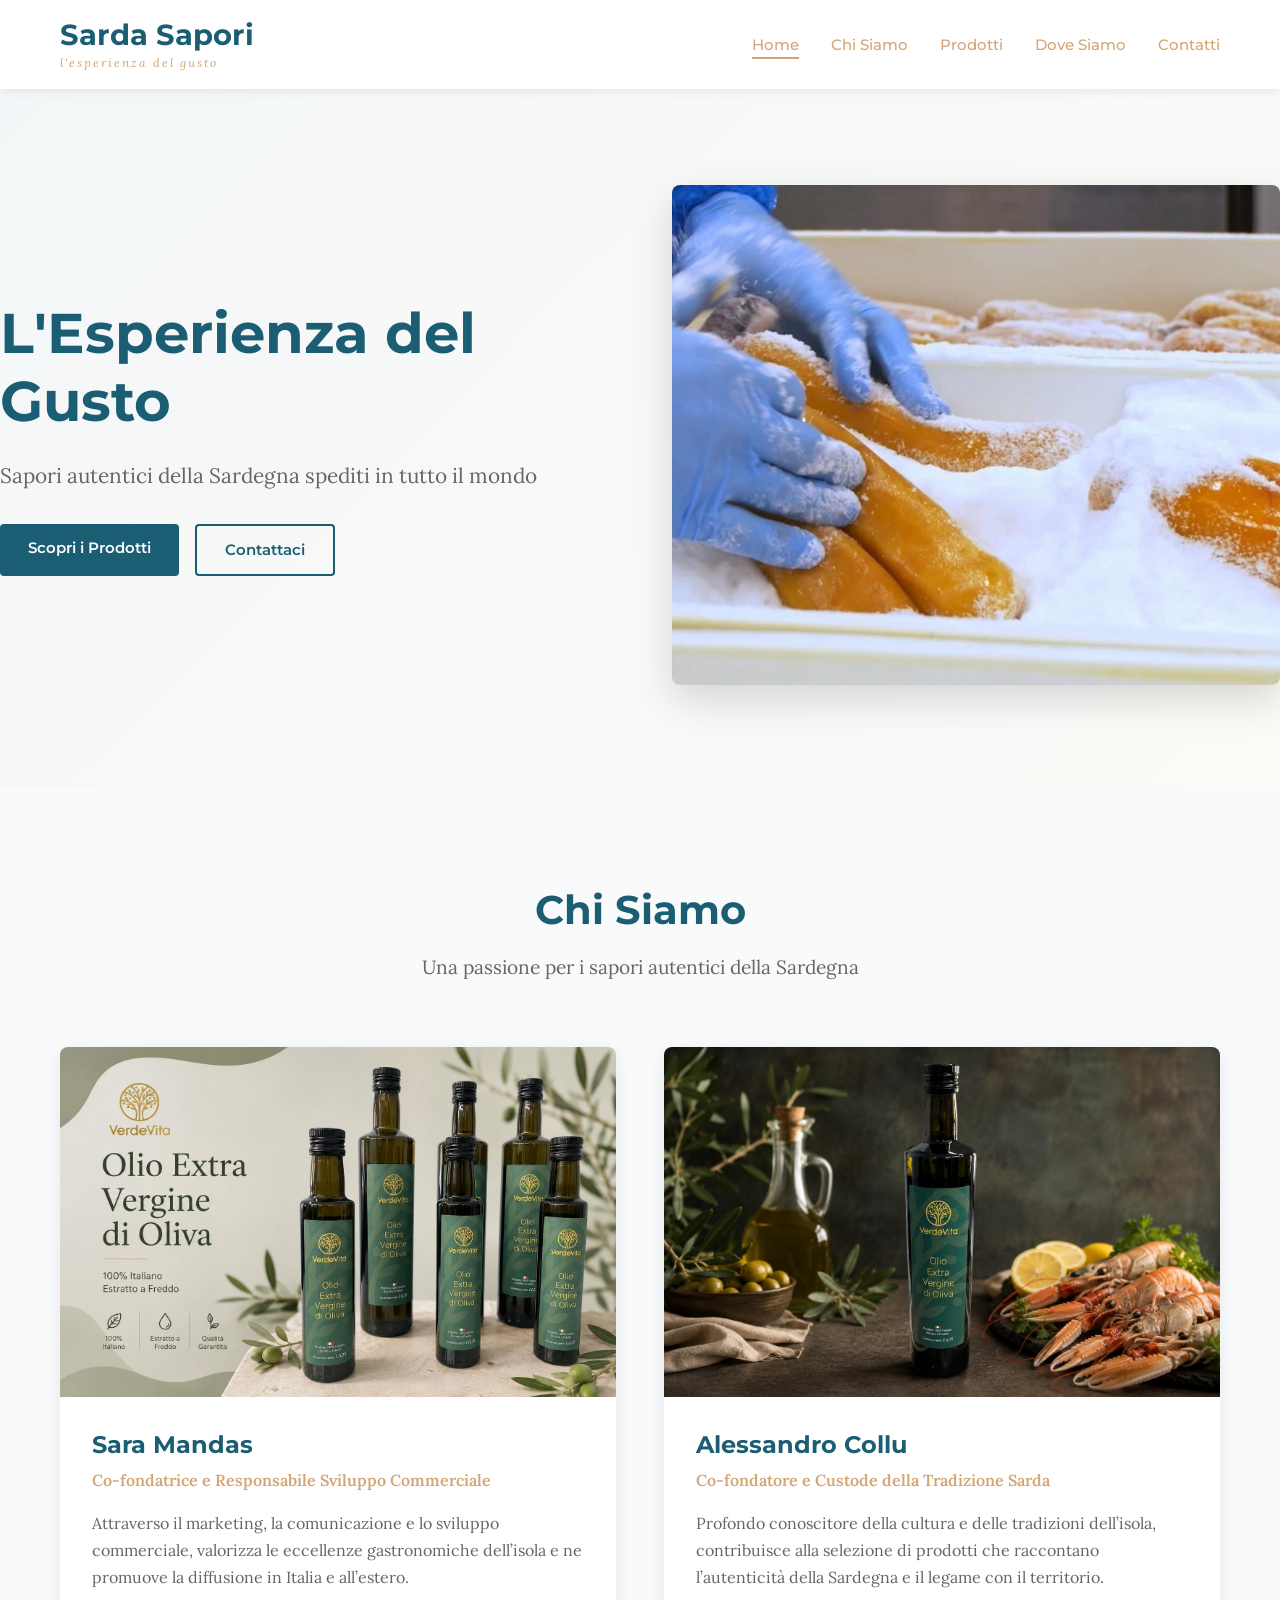
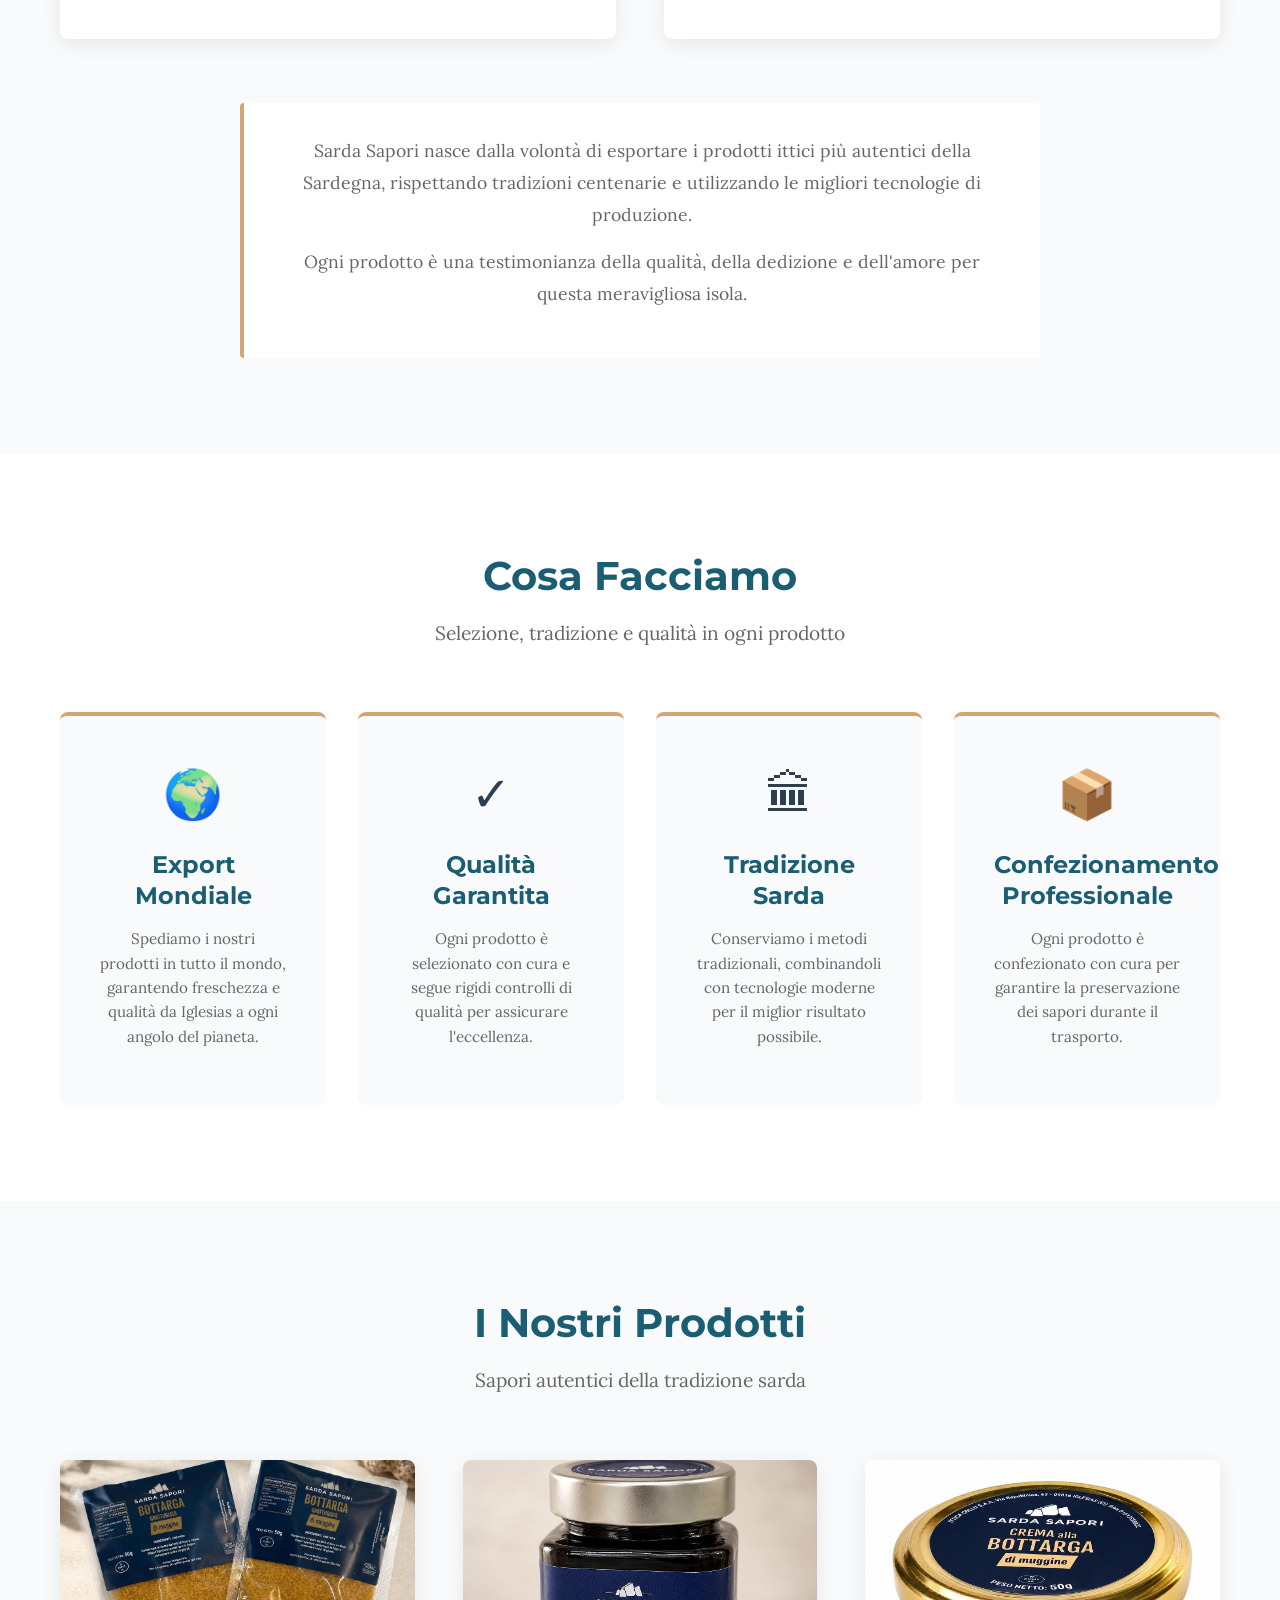
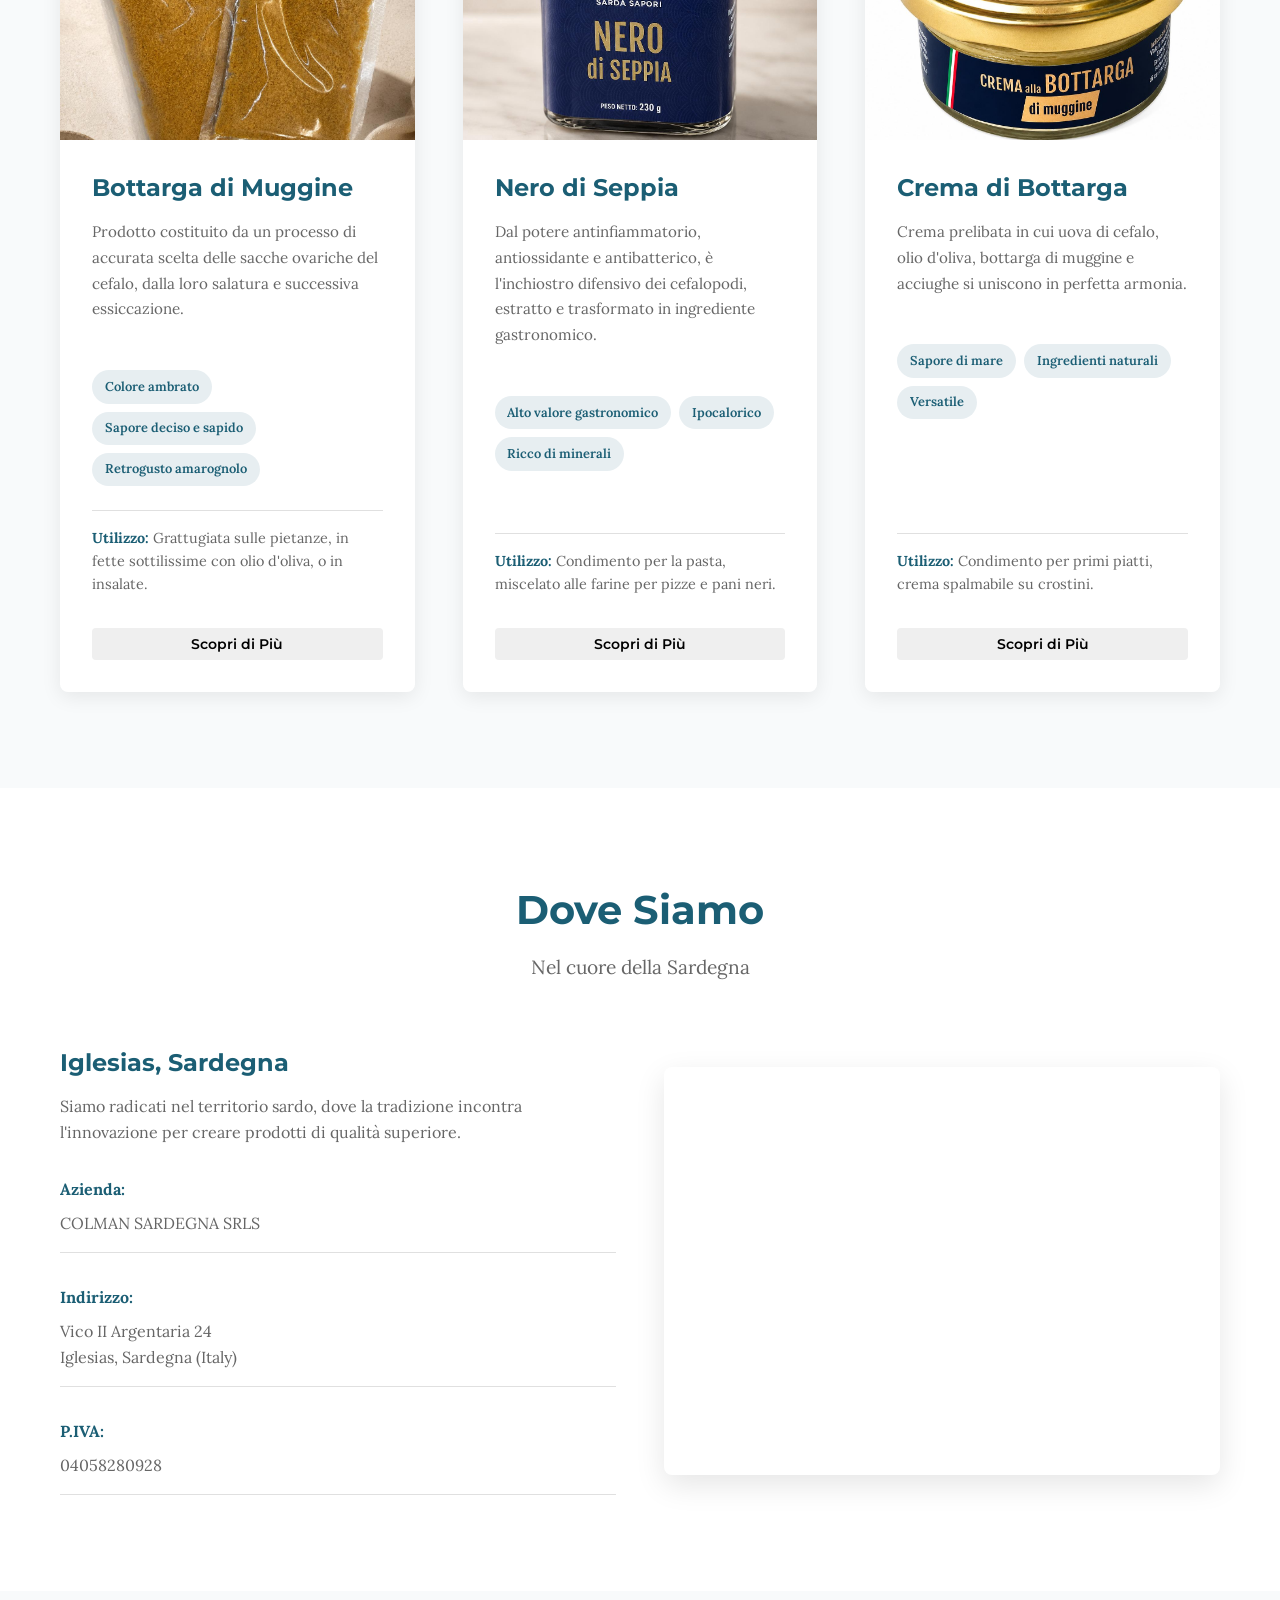
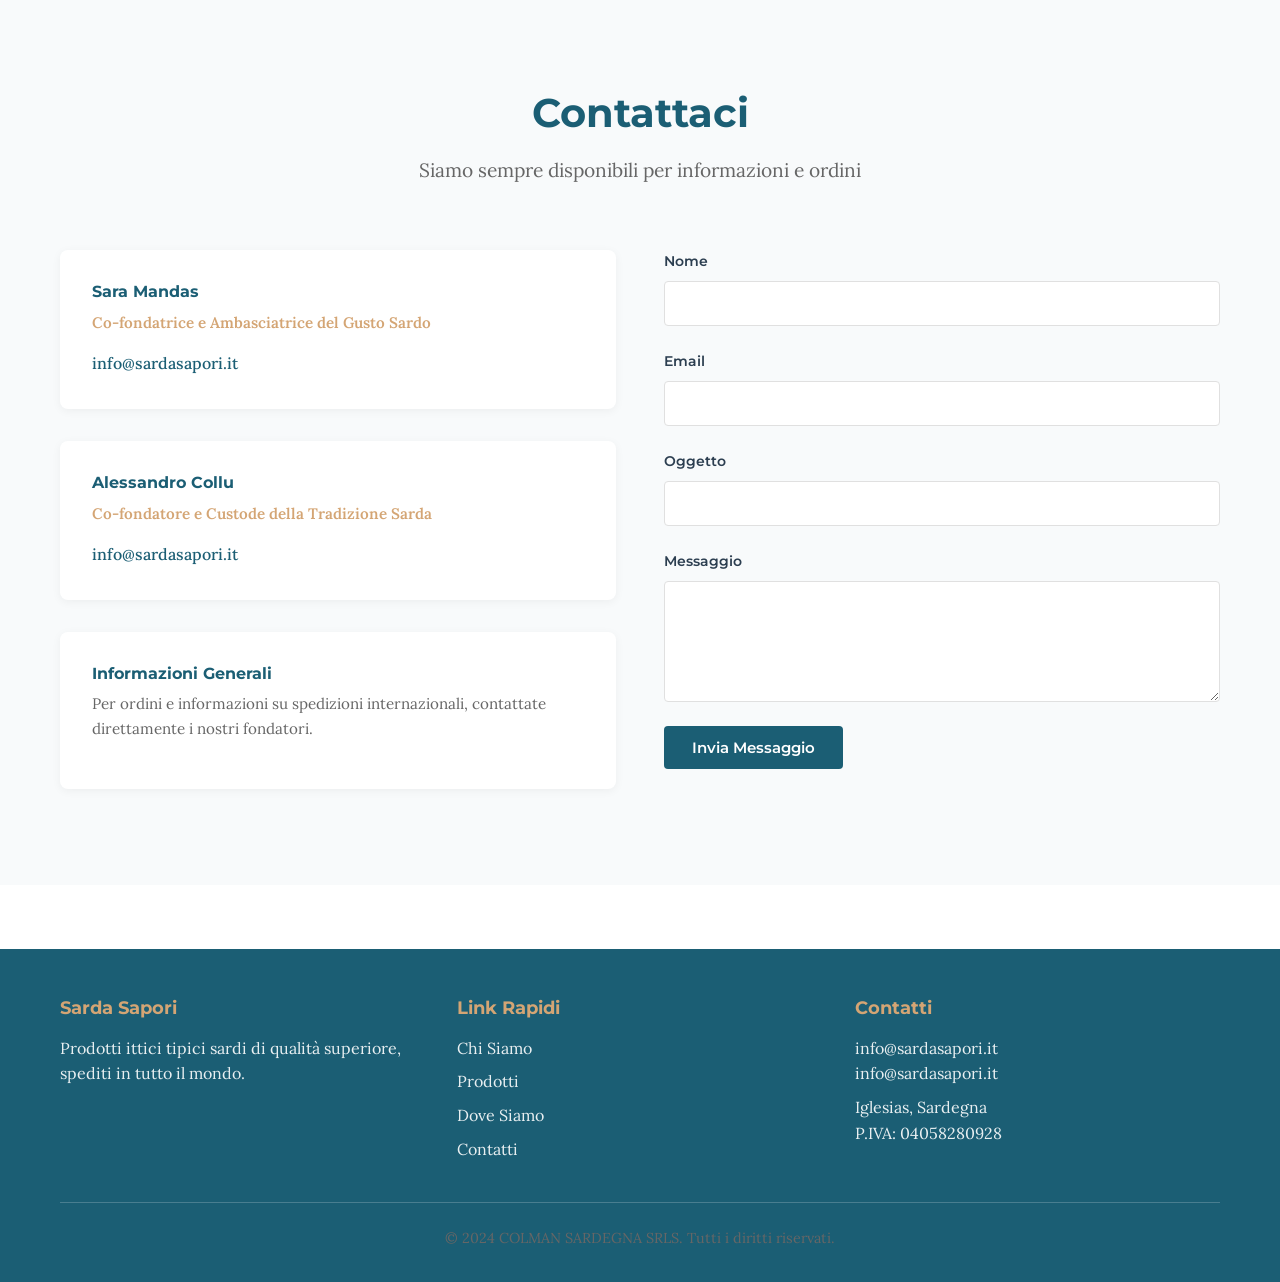
==== commit 1e5b4ec6: "Revert "Use home.png as hero image" This reverts commit 3f4ca7912ea33708f10cd723f6e9836ff85f303a." ====
--- a/index.html
+++ b/index.html
@@ -55,7 +55,10 @@
         <div class="hero-visual">
             <div class="hero-image-placeholder">
                 <!-- Immagine hero dal catalogo -->
-                        <img src="assets/home.png" alt="Prodotti Sarda Sapori" class="hero-image">
+                <img src="assets/hero.jpg" alt="Prodotti Sarda Sapori" class="hero-image">
+            </div>
+        </div>
+    </section>
 
     <!-- Chi Siamo Section -->
     <section id="chi-siamo" class="chi-siamo">
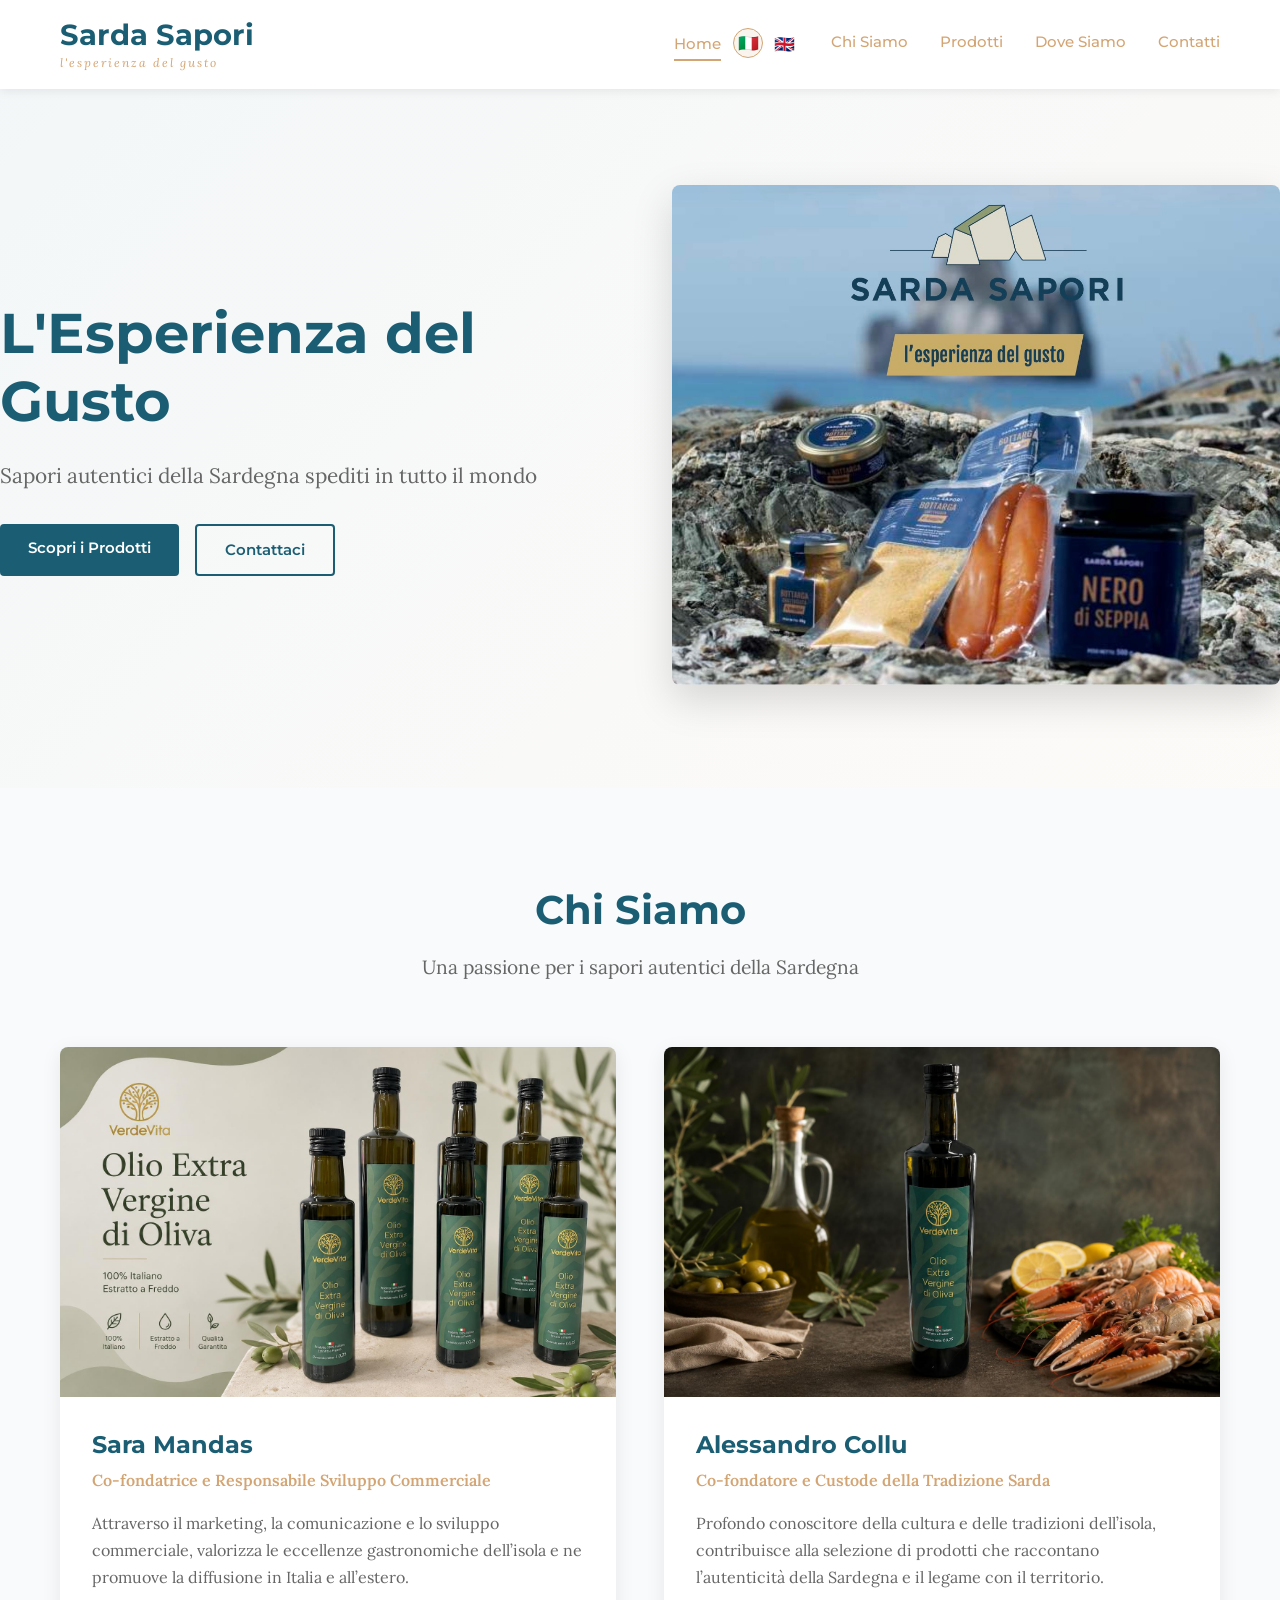
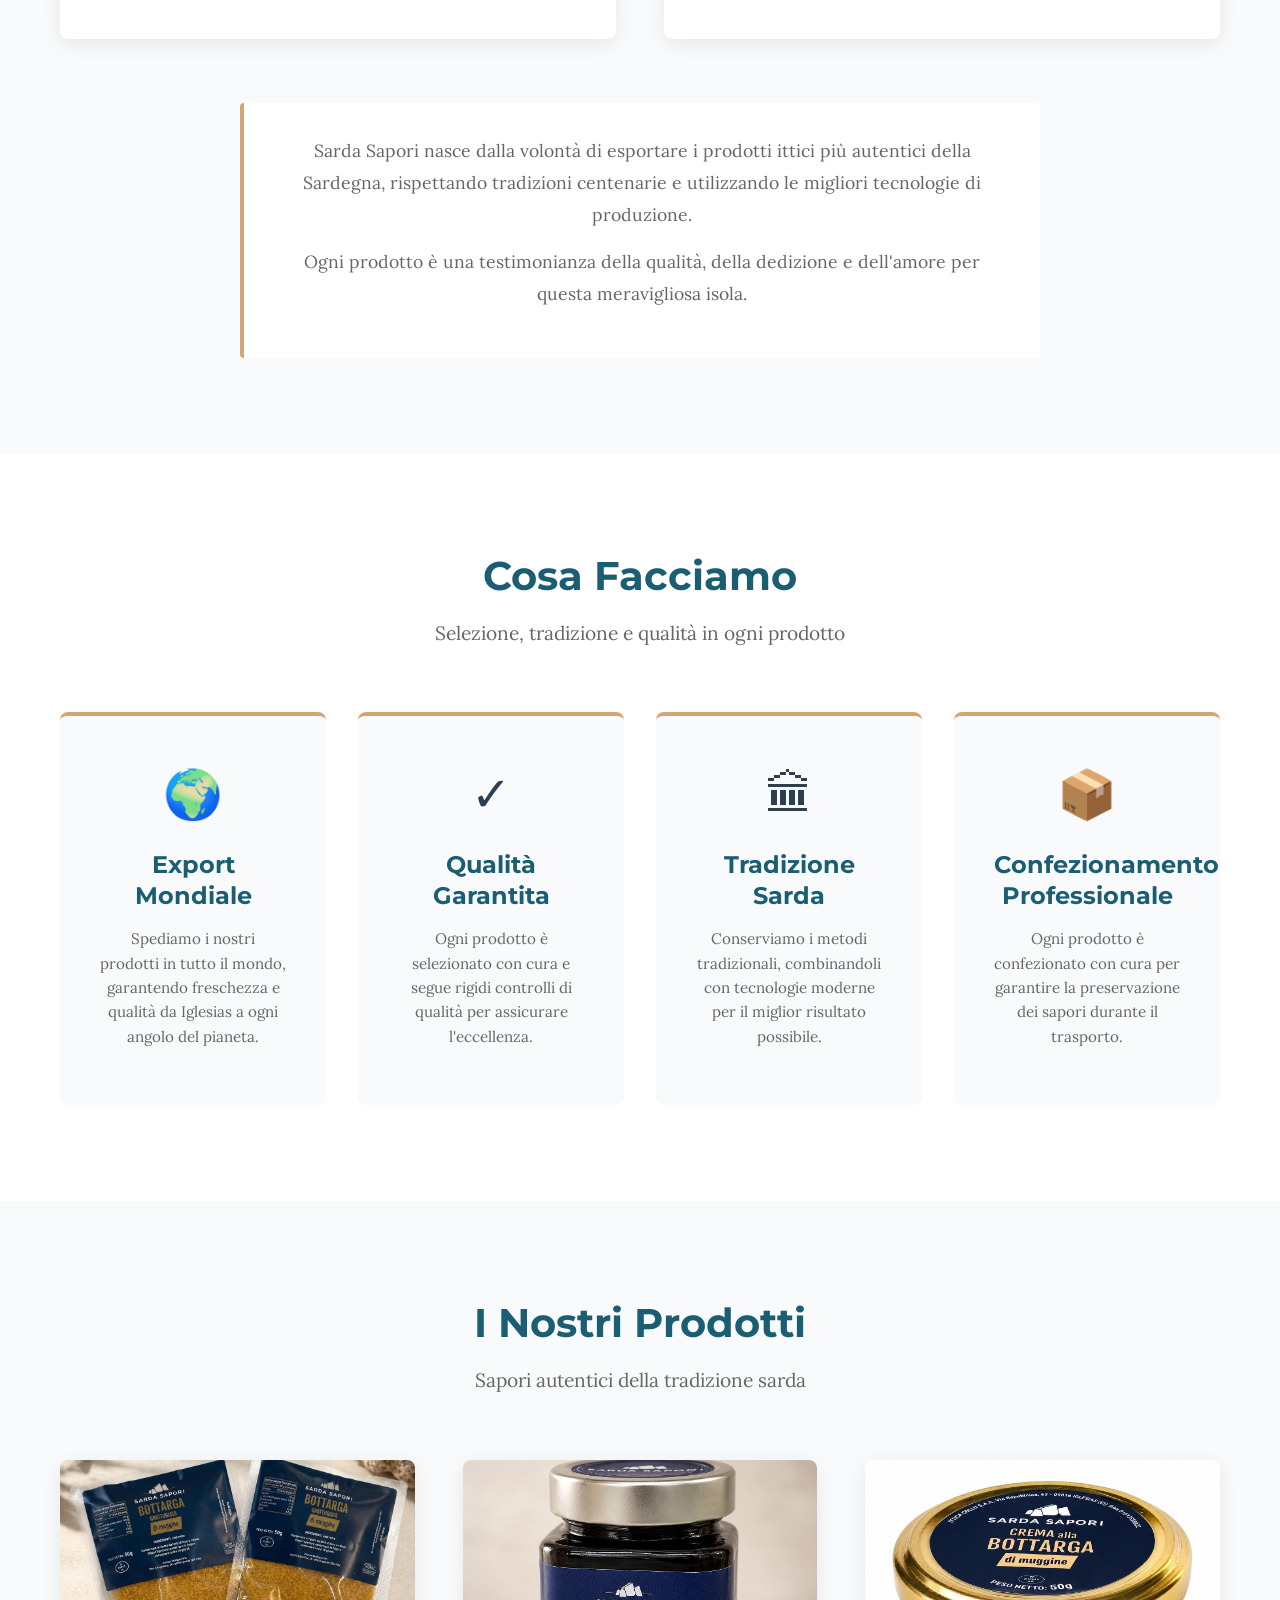
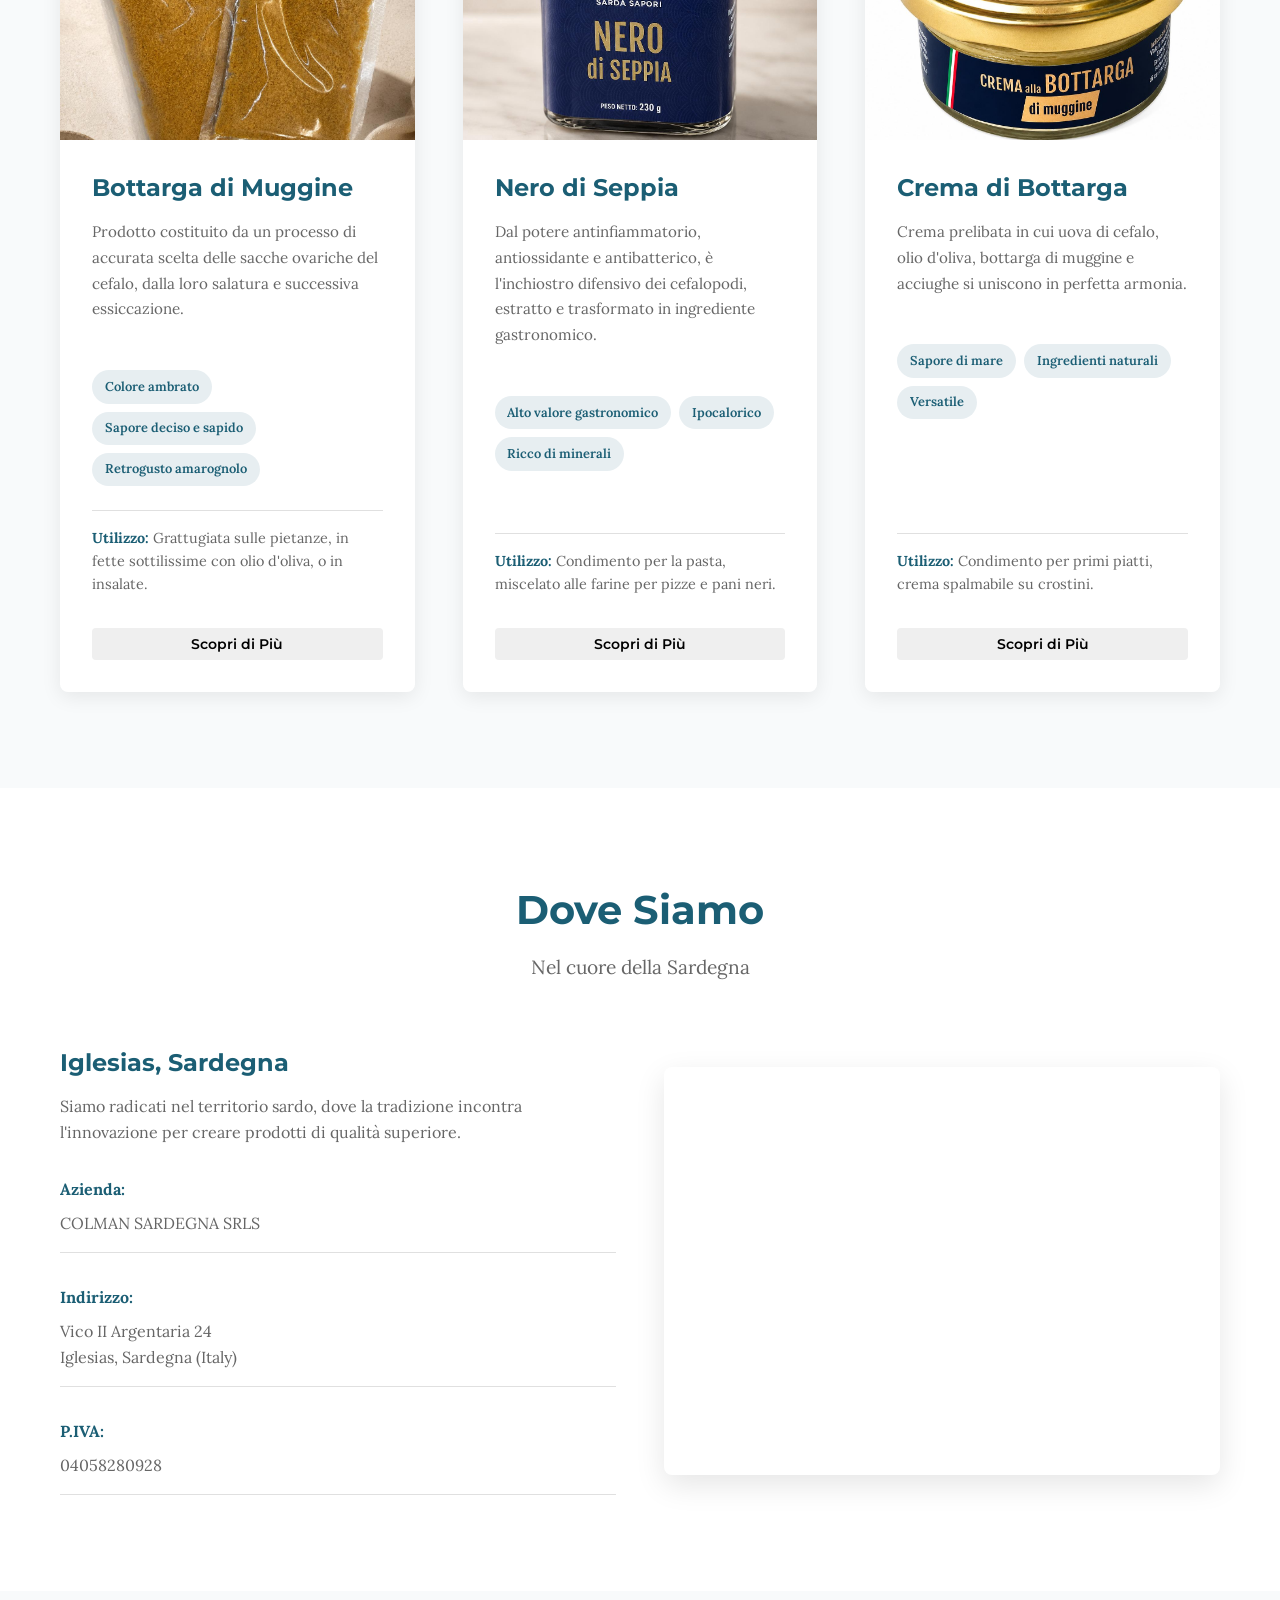
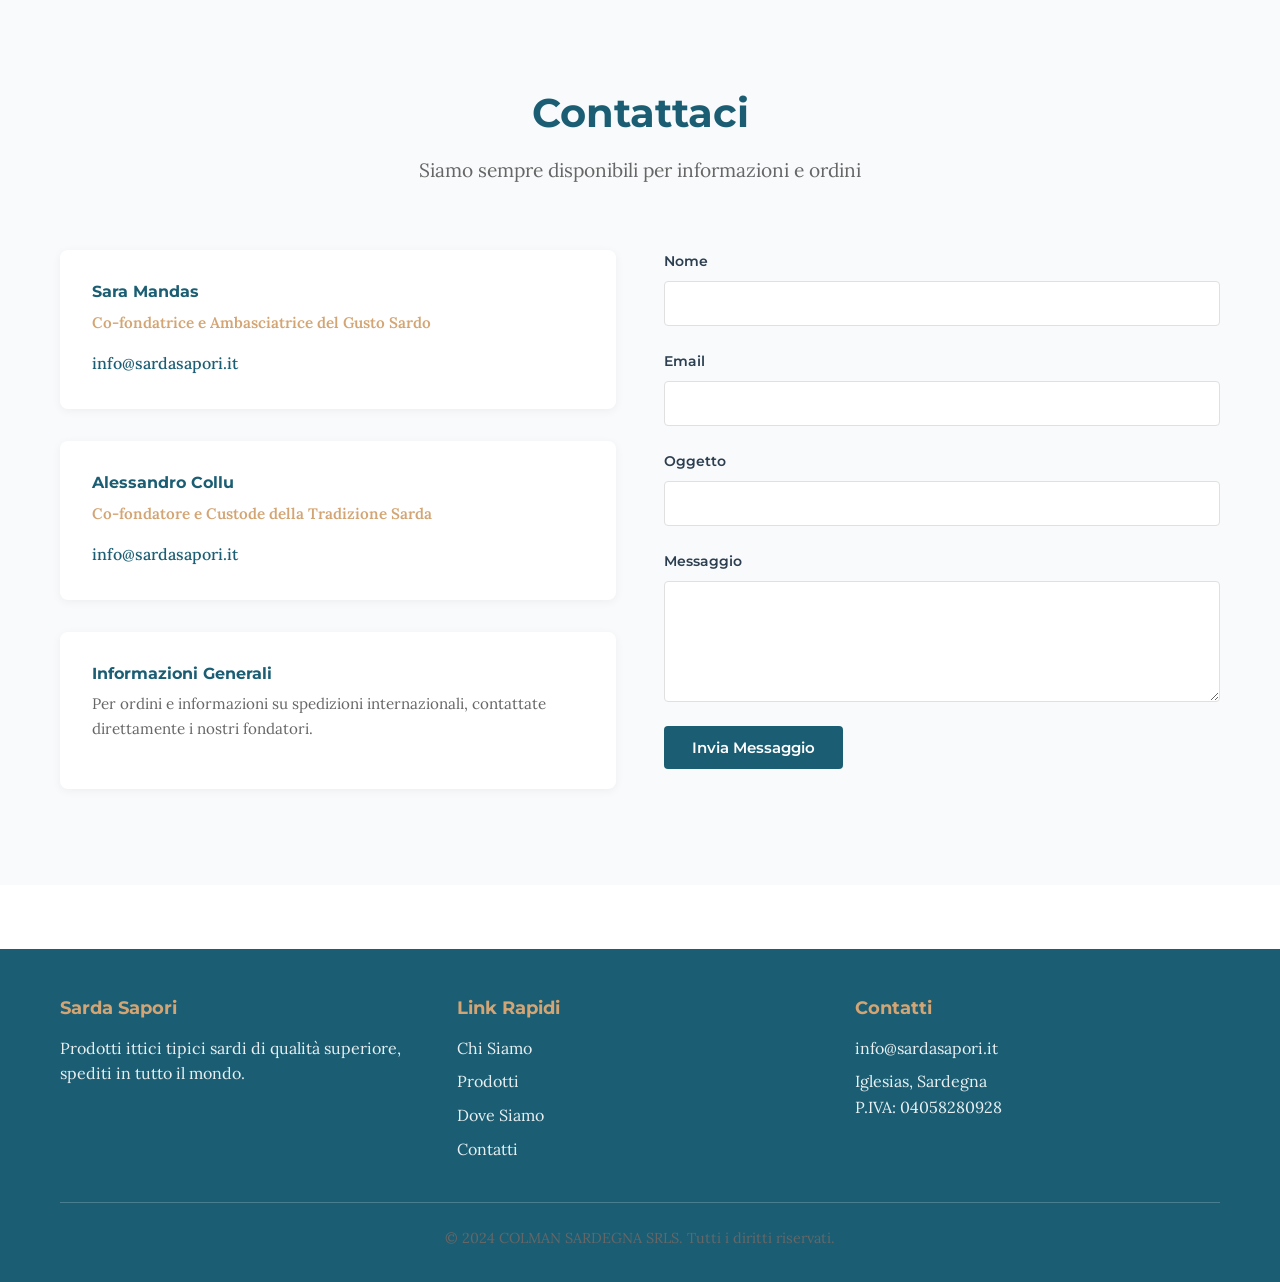
==== commit d1c44066: "Remove duplicate footer email" ====
--- a/index.html
+++ b/index.html
@@ -15,7 +15,7 @@
     <link rel="preconnect" href="https://fonts.gstatic.com" crossorigin>
     <link href="https://fonts.googleapis.com/css2?family=Lora:wght@400;600;700&family=Montserrat:wght@400;600;700;800&display=swap" rel="stylesheet">
 </head>
-<body>
+<body data-lang="it">
     <!-- Header/Navigation -->
     <header class="navbar">
         <div class="container">
@@ -26,7 +26,13 @@
                 </div>
                 <nav class="nav-menu">
                     <ul>
-                        <li><a href="#home" class="nav-link">Home</a></li>
+                        <li class="home-language-item">
+                            <a href="#home" class="nav-link">Home</a>
+                            <div class="language-switcher" aria-label="Selezione lingua">
+                                <a href="index.html" class="language-link active" lang="it" aria-label="Italiano" title="Italiano">🇮🇹</a>
+                                <a href="en.html" class="language-link" lang="en" aria-label="English" title="English">🇬🇧</a>
+                            </div>
+                        </li>
                         <li><a href="#chi-siamo" class="nav-link">Chi Siamo</a></li>
                         <li><a href="#prodotti" class="nav-link">Prodotti</a></li>
                         <li><a href="#localizzazione" class="nav-link">Dove Siamo</a></li>
@@ -327,7 +333,7 @@
 
                 <div class="footer-section">
                     <h4>Contatti</h4>
-                    <p>info@sardasapori.it<br>info@sardasapori.it</p>
+                    <p>info@sardasapori.it</p>
                     <p>Iglesias, Sardegna<br>P.IVA: 04058280928</p>
                 </div>
             </div>
--- a/css/styles.css
+++ b/css/styles.css
@@ -157,6 +157,38 @@
     gap: 2rem;
 }
 
+.home-language-item {
+    display: flex;
+    align-items: center;
+    gap: 0.75rem;
+}
+
+.language-switcher {
+    display: flex;
+    align-items: center;
+    gap: 0.35rem;
+}
+
+.language-link {
+    display: inline-flex;
+    align-items: center;
+    justify-content: center;
+    width: 30px;
+    height: 30px;
+    border: 1px solid transparent;
+    border-radius: 50%;
+    font-size: 1.05rem;
+    line-height: 1;
+    background-color: transparent;
+}
+
+.language-link:hover,
+.language-link.active {
+    border-color: var(--accent-color);
+    background-color: rgba(212, 165, 116, 0.12);
+    transform: translateY(-1px);
+}
+
 .nav-link {
     font-family: 'Montserrat', sans-serif;
     color: var(--text-dark);
@@ -755,6 +787,16 @@
         left: 0;
     }
 
+    .nav-menu ul {
+        flex-direction: column;
+        align-items: center;
+        gap: 1rem;
+    }
+
+    .home-language-item {
+        justify-content: center;
+    }
+
     .menu-toggle {
         display: flex;
     }
@@ -830,8 +872,11 @@
     }
 
     .nav-menu ul {
-        gap: 0;
-        flex-direction: column;
+        gap: 0.75rem;
+    }
+
+    .home-language-item {
+        margin-bottom: 0.75rem;
     }
 
     .nav-link::after {
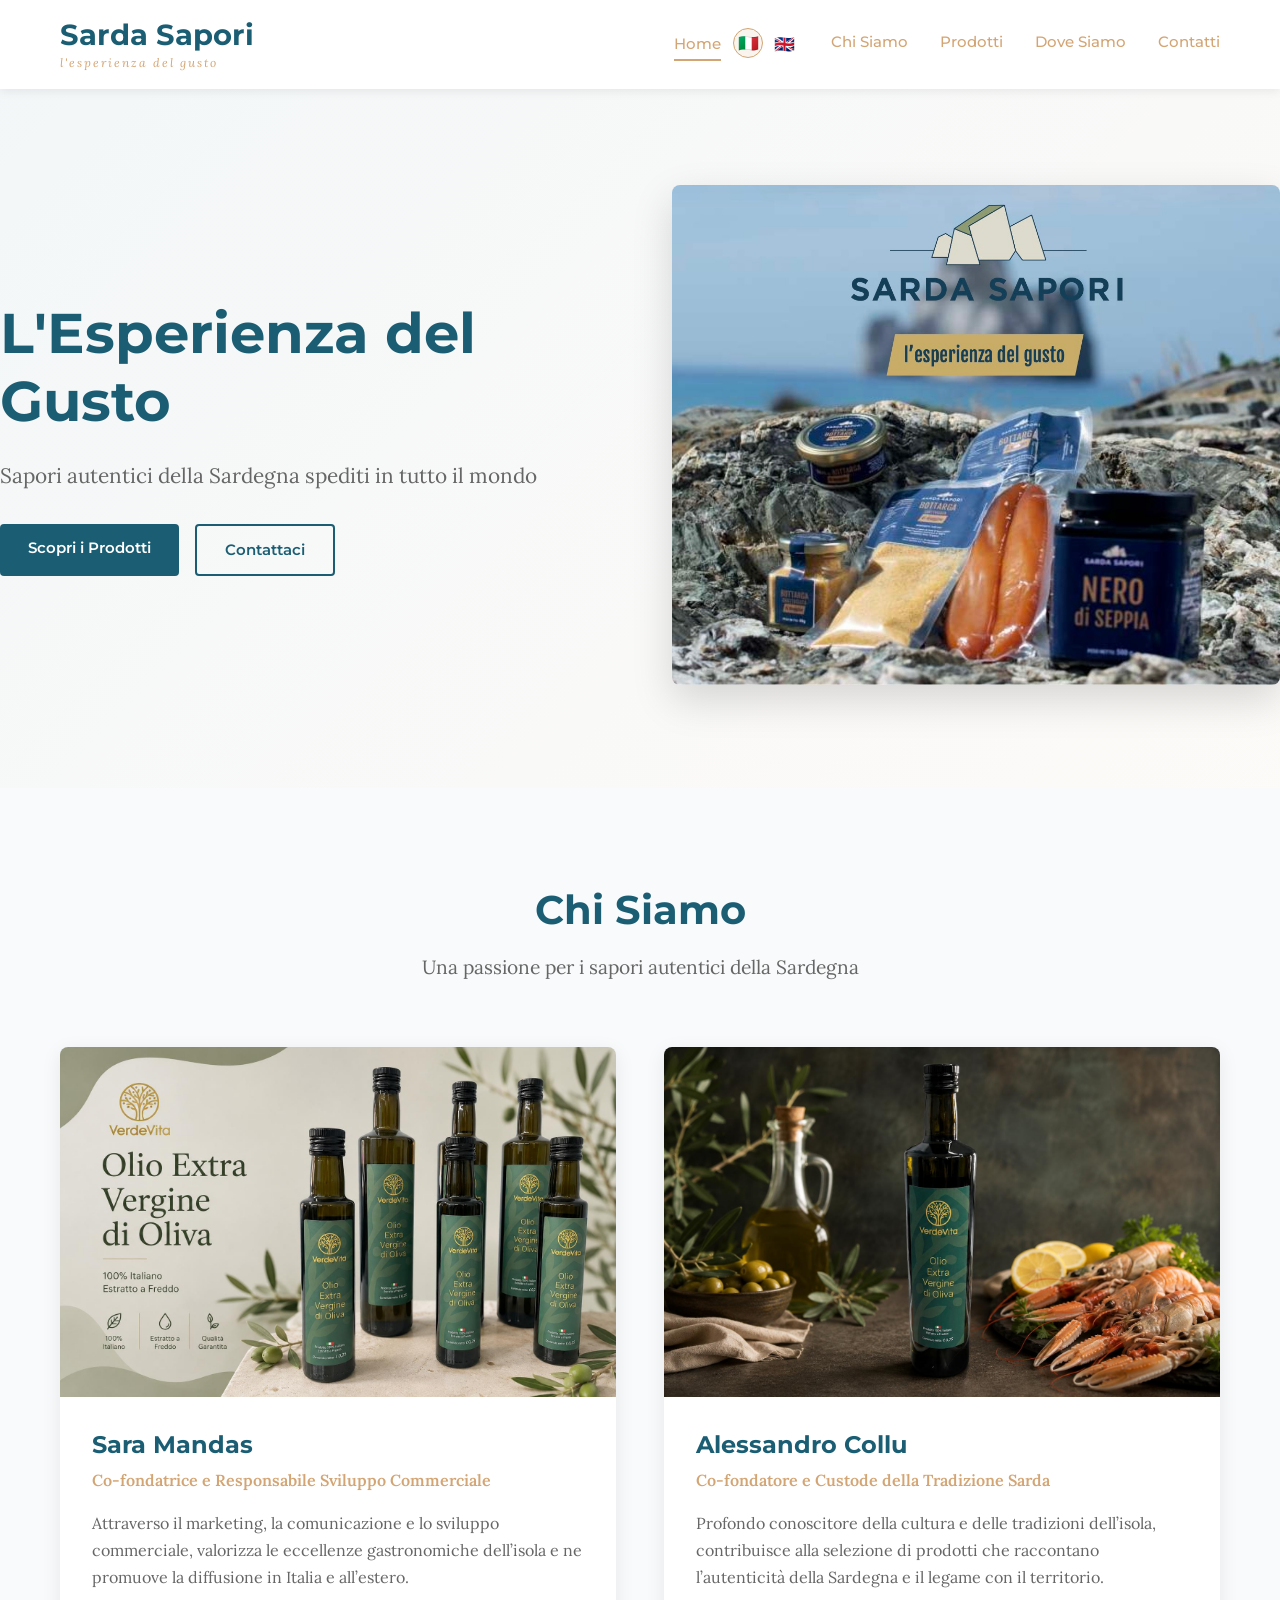
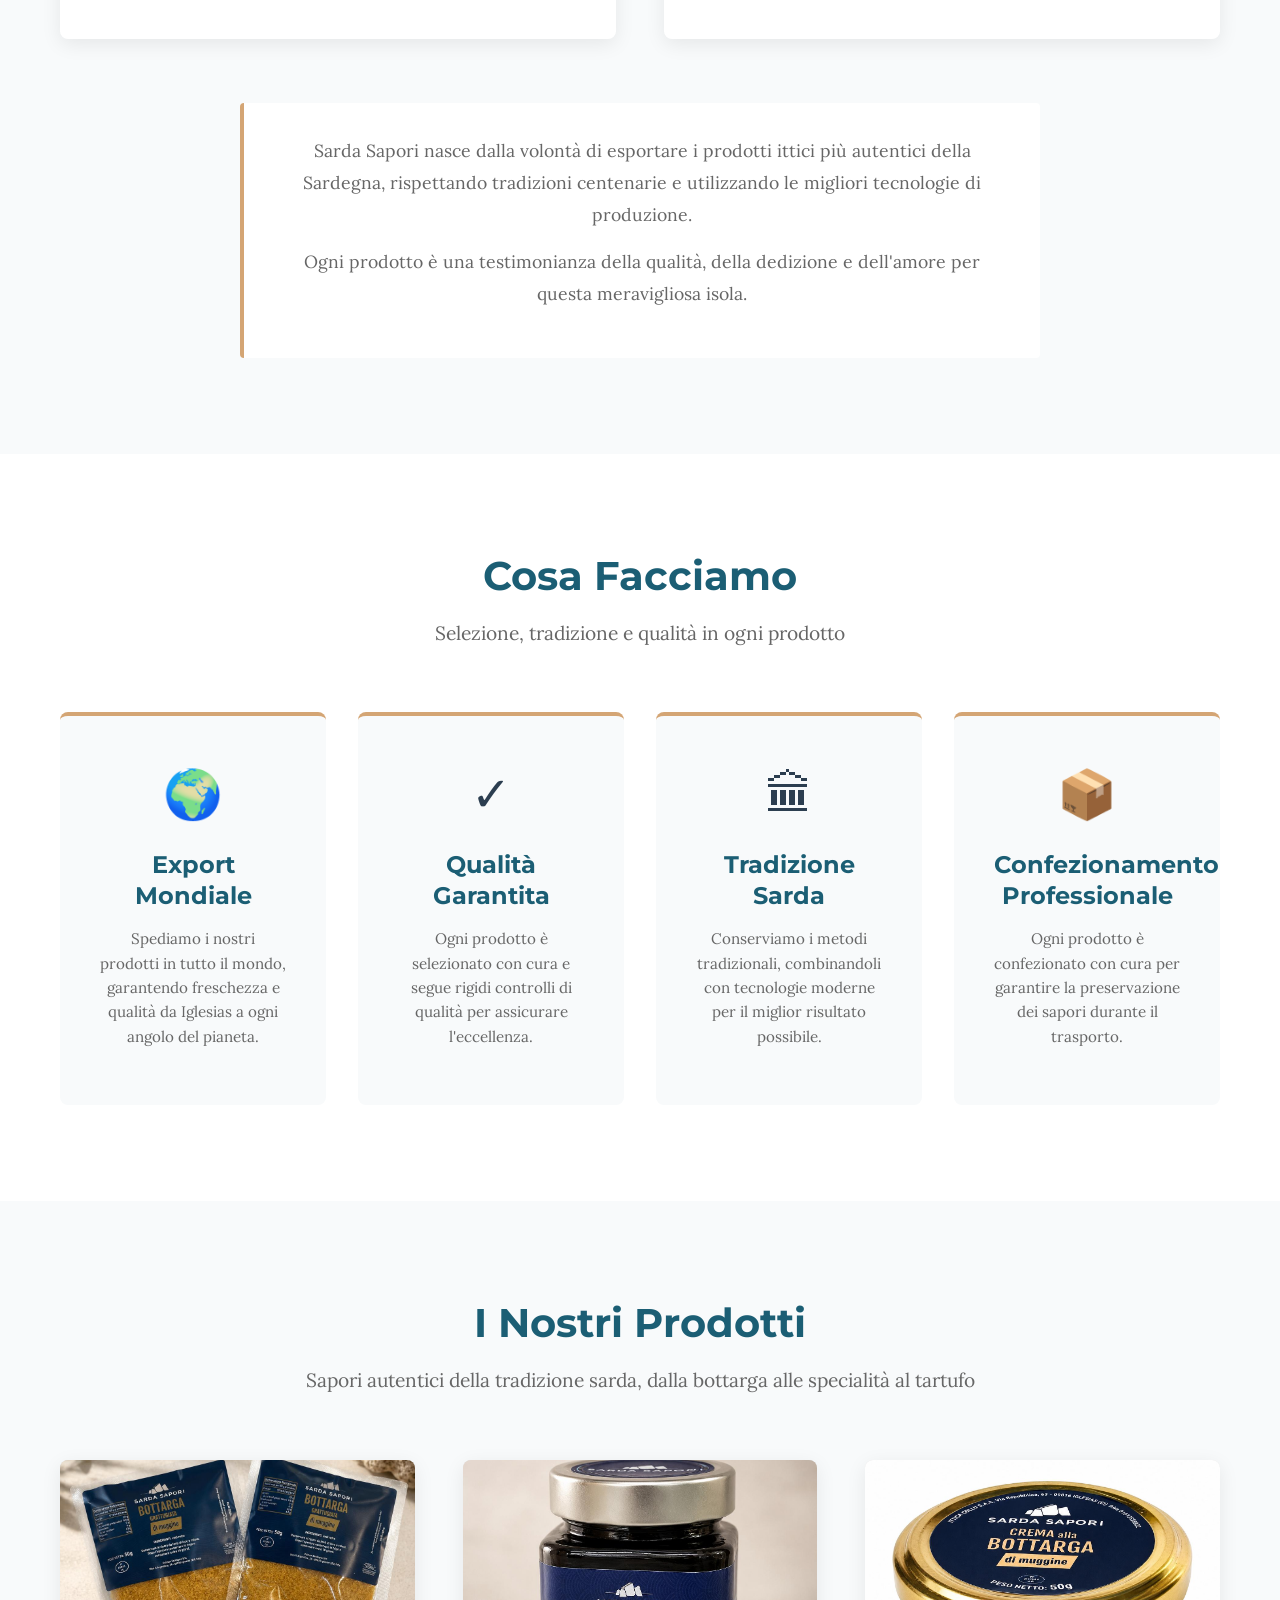
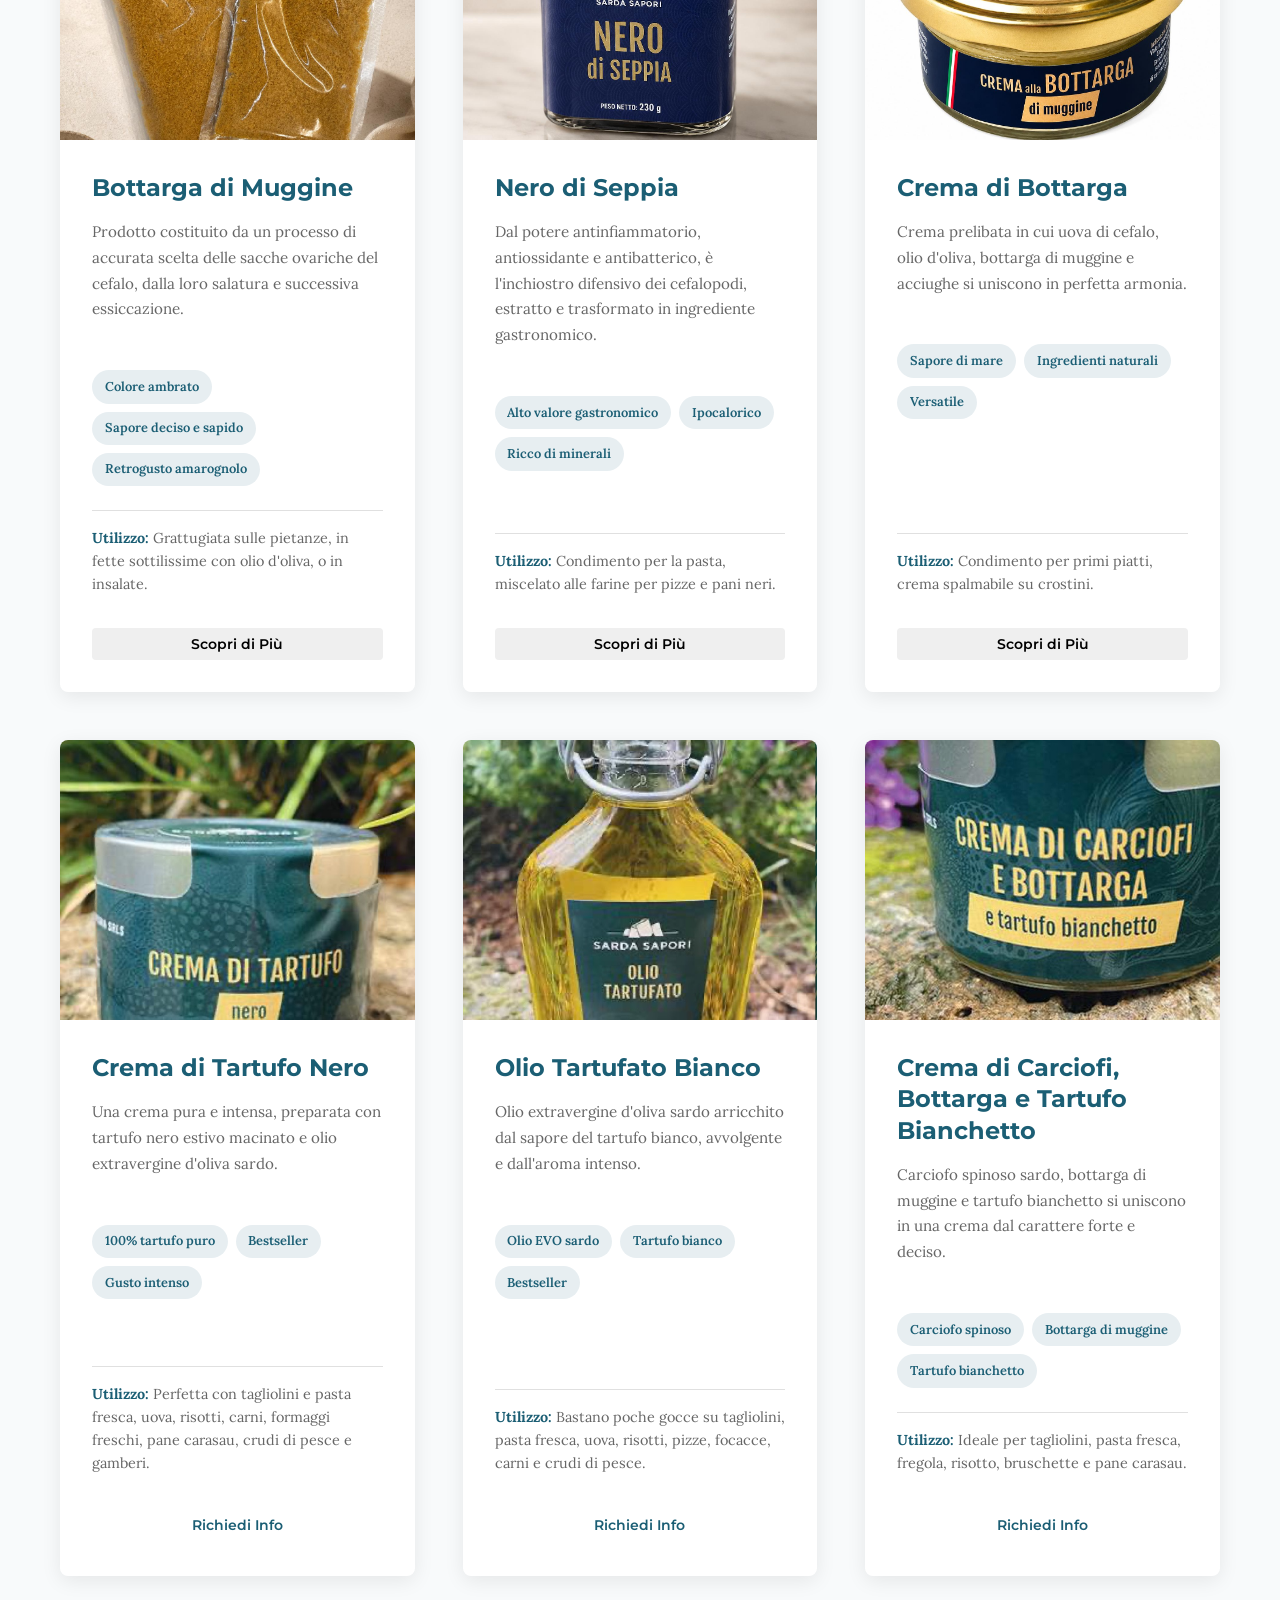
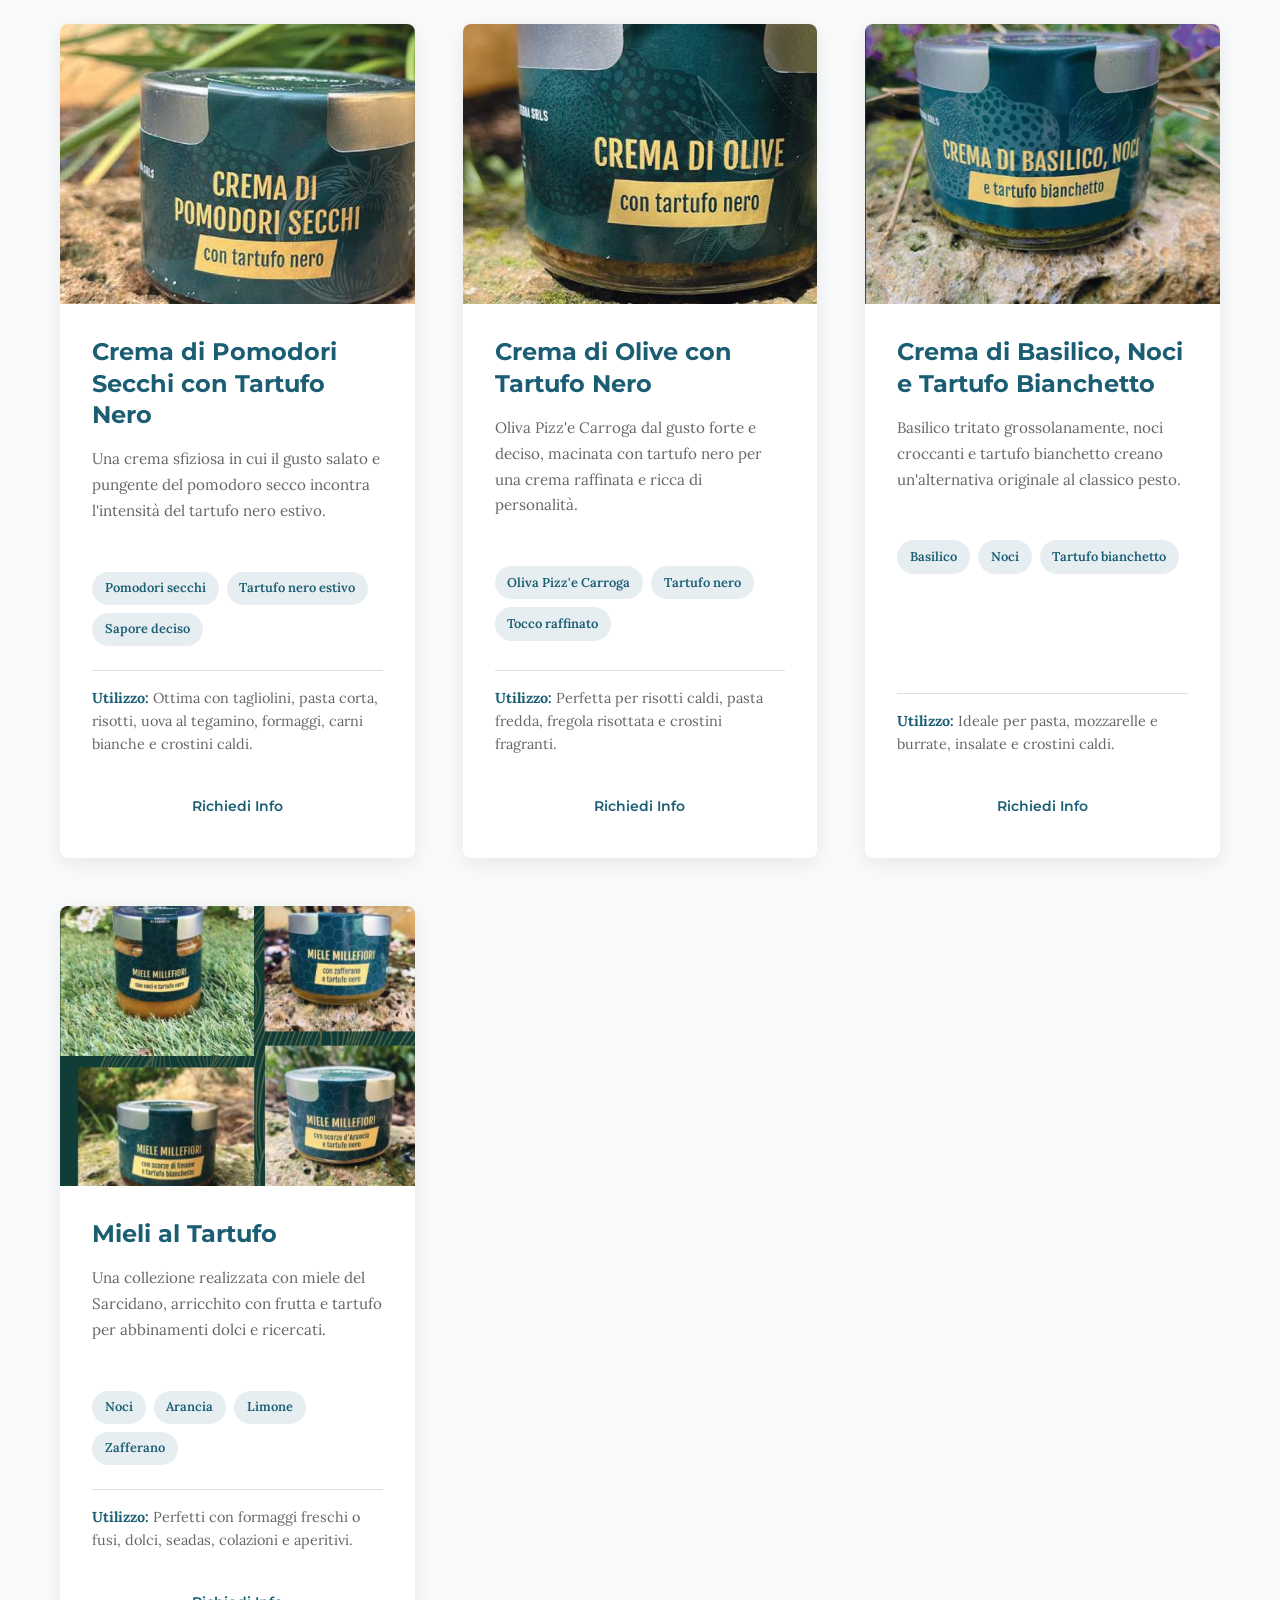
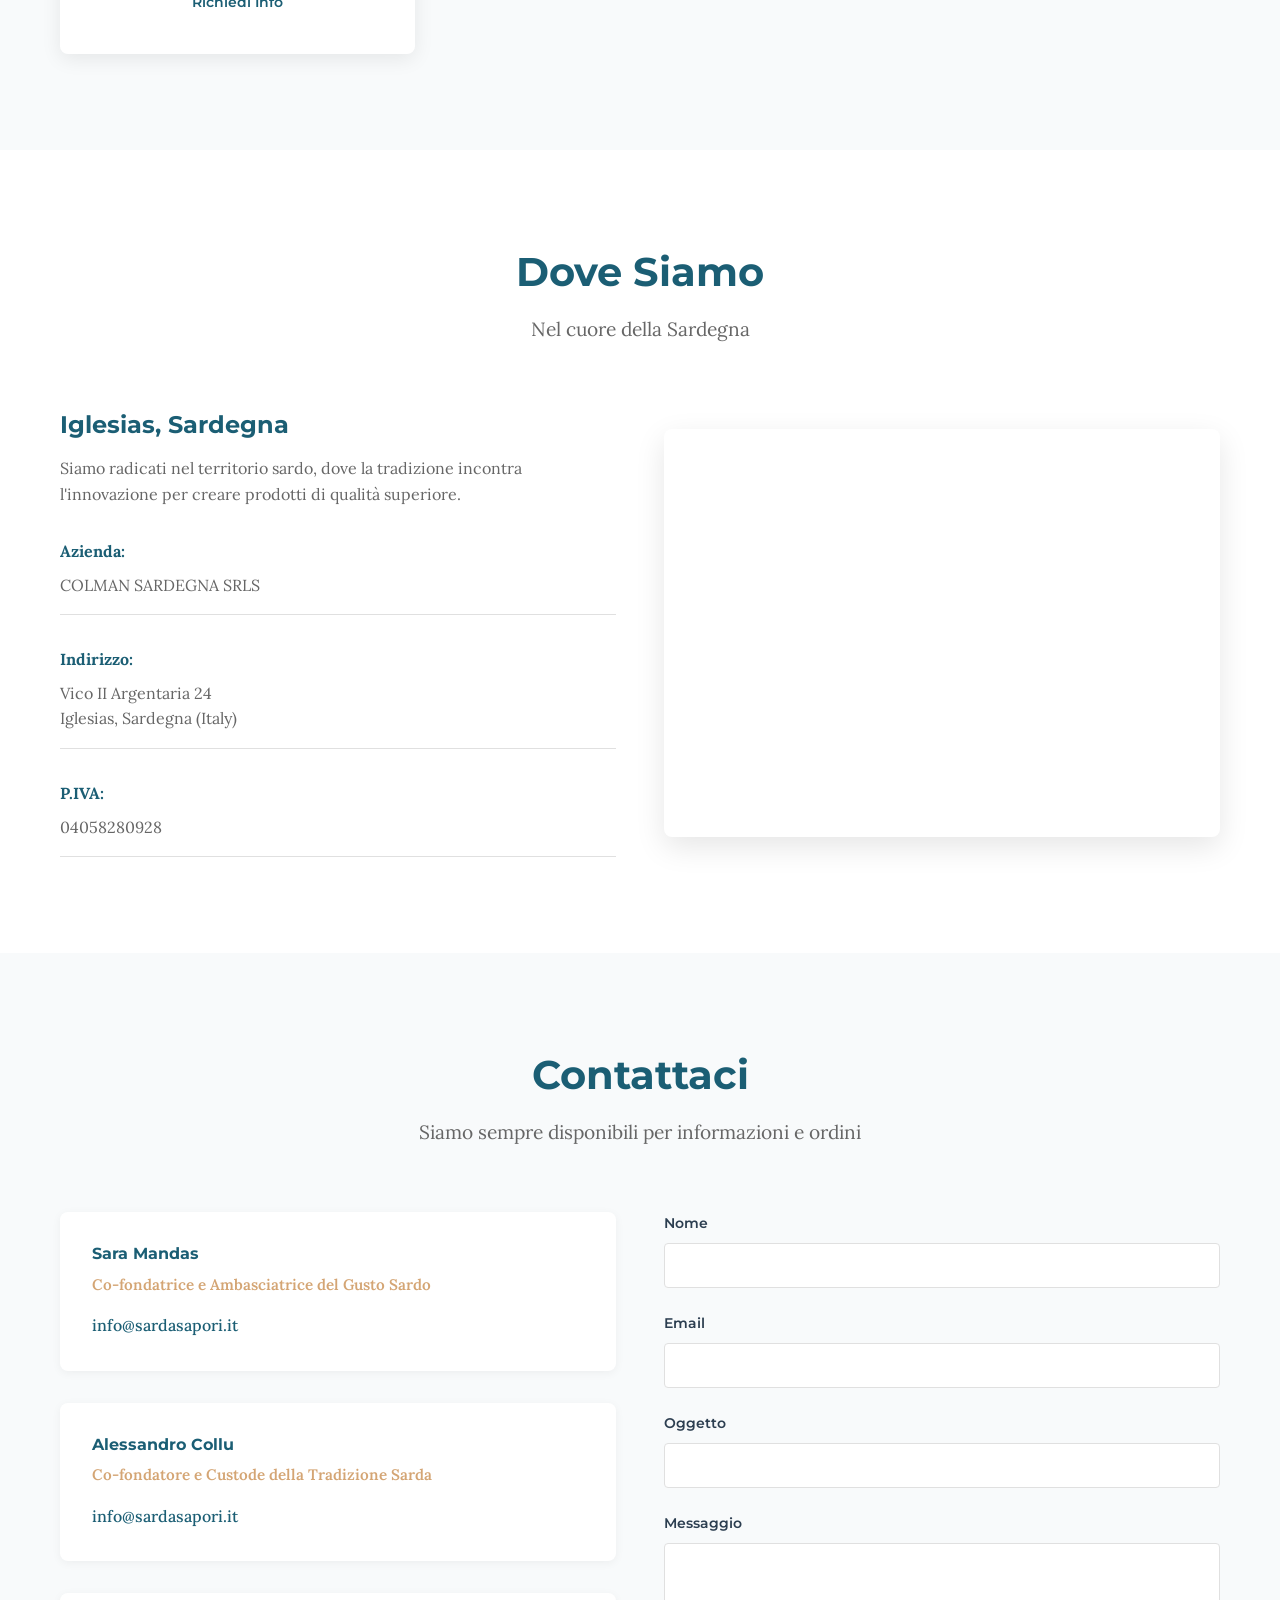
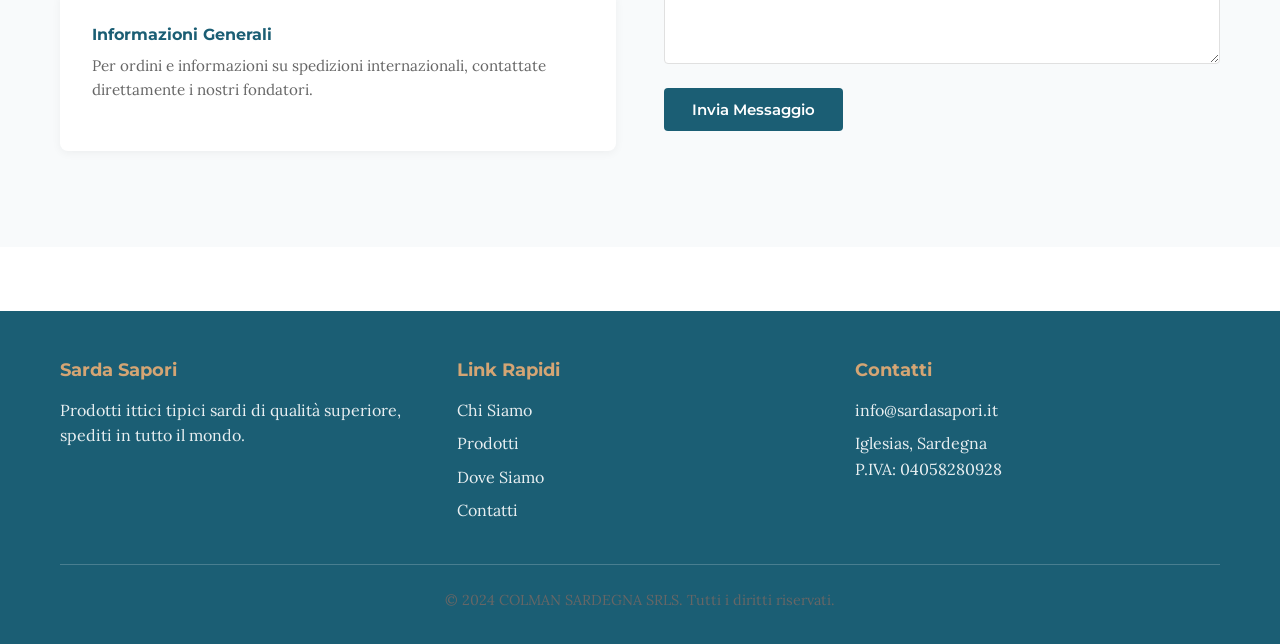
==== commit 5c0375c4: "Add truffle catalog products" ====
--- a/index.html
+++ b/index.html
@@ -146,7 +146,7 @@
         <div class="container">
             <div class="section-header">
                 <h2>I Nostri Prodotti</h2>
-                <p class="section-subtitle">Sapori autentici della tradizione sarda</p>
+                <p class="section-subtitle">Sapori autentici della tradizione sarda, dalla bottarga alle specialità al tartufo</p>
             </div>
 
             <div class="products-grid">
@@ -213,6 +213,161 @@
                             <strong>Utilizzo:</strong> Condimento per primi piatti, crema spalmabile su crostini.
                         </p>
                         <button class="btn btn-small">Scopri di Più</button>
+                    </div>
+                </div>
+
+                <!-- Crema di Tartufo Nero -->
+                <div class="product-card">
+                    <div class="product-image">
+                        <img src="assets/truffle-black-cream.jpg" alt="Crema di Tartufo Nero">
+                    </div>
+                    <div class="product-content">
+                        <h3>Crema di Tartufo Nero</h3>
+                        <p class="product-description">
+                            Una crema pura e intensa, preparata con tartufo nero estivo macinato e olio extravergine d'oliva sardo.
+                        </p>
+                        <div class="product-features">
+                            <span class="feature">100% tartufo puro</span>
+                            <span class="feature">Bestseller</span>
+                            <span class="feature">Gusto intenso</span>
+                        </div>
+                        <p class="product-usage">
+                            <strong>Utilizzo:</strong> Perfetta con tagliolini e pasta fresca, uova, risotti, carni, formaggi freschi, pane carasau, crudi di pesce e gamberi.
+                        </p>
+                        <a href="#contatti" class="btn btn-small">Richiedi Info</a>
+                    </div>
+                </div>
+
+                <!-- Olio Tartufato Bianco -->
+                <div class="product-card">
+                    <div class="product-image">
+                        <img src="assets/truffle-white-oil.jpg" alt="Olio Tartufato Bianco">
+                    </div>
+                    <div class="product-content">
+                        <h3>Olio Tartufato Bianco</h3>
+                        <p class="product-description">
+                            Olio extravergine d'oliva sardo arricchito dal sapore del tartufo bianco, avvolgente e dall'aroma intenso.
+                        </p>
+                        <div class="product-features">
+                            <span class="feature">Olio EVO sardo</span>
+                            <span class="feature">Tartufo bianco</span>
+                            <span class="feature">Bestseller</span>
+                        </div>
+                        <p class="product-usage">
+                            <strong>Utilizzo:</strong> Bastano poche gocce su tagliolini, pasta fresca, uova, risotti, pizze, focacce, carni e crudi di pesce.
+                        </p>
+                        <a href="#contatti" class="btn btn-small">Richiedi Info</a>
+                    </div>
+                </div>
+
+                <!-- Crema di Carciofi, Bottarga e Tartufo Bianchetto -->
+                <div class="product-card">
+                    <div class="product-image">
+                        <img src="assets/truffle-artichoke-bottarga.jpg" alt="Crema di Carciofi, Bottarga e Tartufo Bianchetto">
+                    </div>
+                    <div class="product-content">
+                        <h3>Crema di Carciofi, Bottarga e Tartufo Bianchetto</h3>
+                        <p class="product-description">
+                            Carciofo spinoso sardo, bottarga di muggine e tartufo bianchetto si uniscono in una crema dal carattere forte e deciso.
+                        </p>
+                        <div class="product-features">
+                            <span class="feature">Carciofo spinoso</span>
+                            <span class="feature">Bottarga di muggine</span>
+                            <span class="feature">Tartufo bianchetto</span>
+                        </div>
+                        <p class="product-usage">
+                            <strong>Utilizzo:</strong> Ideale per tagliolini, pasta fresca, fregola, risotto, bruschette e pane carasau.
+                        </p>
+                        <a href="#contatti" class="btn btn-small">Richiedi Info</a>
+                    </div>
+                </div>
+
+                <!-- Crema di Pomodori Secchi con Tartufo Nero -->
+                <div class="product-card">
+                    <div class="product-image">
+                        <img src="assets/truffle-dried-tomato.jpg" alt="Crema di Pomodori Secchi con Tartufo Nero">
+                    </div>
+                    <div class="product-content">
+                        <h3>Crema di Pomodori Secchi con Tartufo Nero</h3>
+                        <p class="product-description">
+                            Una crema sfiziosa in cui il gusto salato e pungente del pomodoro secco incontra l'intensità del tartufo nero estivo.
+                        </p>
+                        <div class="product-features">
+                            <span class="feature">Pomodori secchi</span>
+                            <span class="feature">Tartufo nero estivo</span>
+                            <span class="feature">Sapore deciso</span>
+                        </div>
+                        <p class="product-usage">
+                            <strong>Utilizzo:</strong> Ottima con tagliolini, pasta corta, risotti, uova al tegamino, formaggi, carni bianche e crostini caldi.
+                        </p>
+                        <a href="#contatti" class="btn btn-small">Richiedi Info</a>
+                    </div>
+                </div>
+
+                <!-- Crema di Olive con Tartufo Nero -->
+                <div class="product-card">
+                    <div class="product-image">
+                        <img src="assets/truffle-olive-cream.jpg" alt="Crema di Olive con Tartufo Nero">
+                    </div>
+                    <div class="product-content">
+                        <h3>Crema di Olive con Tartufo Nero</h3>
+                        <p class="product-description">
+                            Oliva Pizz'e Carroga dal gusto forte e deciso, macinata con tartufo nero per una crema raffinata e ricca di personalità.
+                        </p>
+                        <div class="product-features">
+                            <span class="feature">Oliva Pizz'e Carroga</span>
+                            <span class="feature">Tartufo nero</span>
+                            <span class="feature">Tocco raffinato</span>
+                        </div>
+                        <p class="product-usage">
+                            <strong>Utilizzo:</strong> Perfetta per risotti caldi, pasta fredda, fregola risottata e crostini fragranti.
+                        </p>
+                        <a href="#contatti" class="btn btn-small">Richiedi Info</a>
+                    </div>
+                </div>
+
+                <!-- Crema di Basilico, Noci e Tartufo Bianchetto -->
+                <div class="product-card">
+                    <div class="product-image">
+                        <img src="assets/truffle-basil-walnut.jpg" alt="Crema di Basilico, Noci e Tartufo Bianchetto">
+                    </div>
+                    <div class="product-content">
+                        <h3>Crema di Basilico, Noci e Tartufo Bianchetto</h3>
+                        <p class="product-description">
+                            Basilico tritato grossolanamente, noci croccanti e tartufo bianchetto creano un'alternativa originale al classico pesto.
+                        </p>
+                        <div class="product-features">
+                            <span class="feature">Basilico</span>
+                            <span class="feature">Noci</span>
+                            <span class="feature">Tartufo bianchetto</span>
+                        </div>
+                        <p class="product-usage">
+                            <strong>Utilizzo:</strong> Ideale per pasta, mozzarelle e burrate, insalate e crostini caldi.
+                        </p>
+                        <a href="#contatti" class="btn btn-small">Richiedi Info</a>
+                    </div>
+                </div>
+
+                <!-- Mieli al Tartufo -->
+                <div class="product-card">
+                    <div class="product-image">
+                        <img src="assets/truffle-honeys.jpg" alt="Mieli al Tartufo">
+                    </div>
+                    <div class="product-content">
+                        <h3>Mieli al Tartufo</h3>
+                        <p class="product-description">
+                            Una collezione realizzata con miele del Sarcidano, arricchito con frutta e tartufo per abbinamenti dolci e ricercati.
+                        </p>
+                        <div class="product-features">
+                            <span class="feature">Noci</span>
+                            <span class="feature">Arancia</span>
+                            <span class="feature">Limone</span>
+                            <span class="feature">Zafferano</span>
+                        </div>
+                        <p class="product-usage">
+                            <strong>Utilizzo:</strong> Perfetti con formaggi freschi o fusi, dolci, seadas, colazioni e aperitivi.
+                        </p>
+                        <a href="#contatti" class="btn btn-small">Richiedi Info</a>
                     </div>
                 </div>
             </div>
@@ -284,7 +439,8 @@
                 </div>
 
                 <div class="contact-form">
-                    <form id="contactForm" class="form">
+                    <form id="contactForm" class="form" action="https://formspree.io/f/xojzkzyo" method="POST">
+                        <input type="hidden" name="_subject" value="Nuovo messaggio da Sarda Sapori">
                         <div class="form-group">
                             <label for="name">Nome</label>
                             <input type="text" id="name" name="name" required>
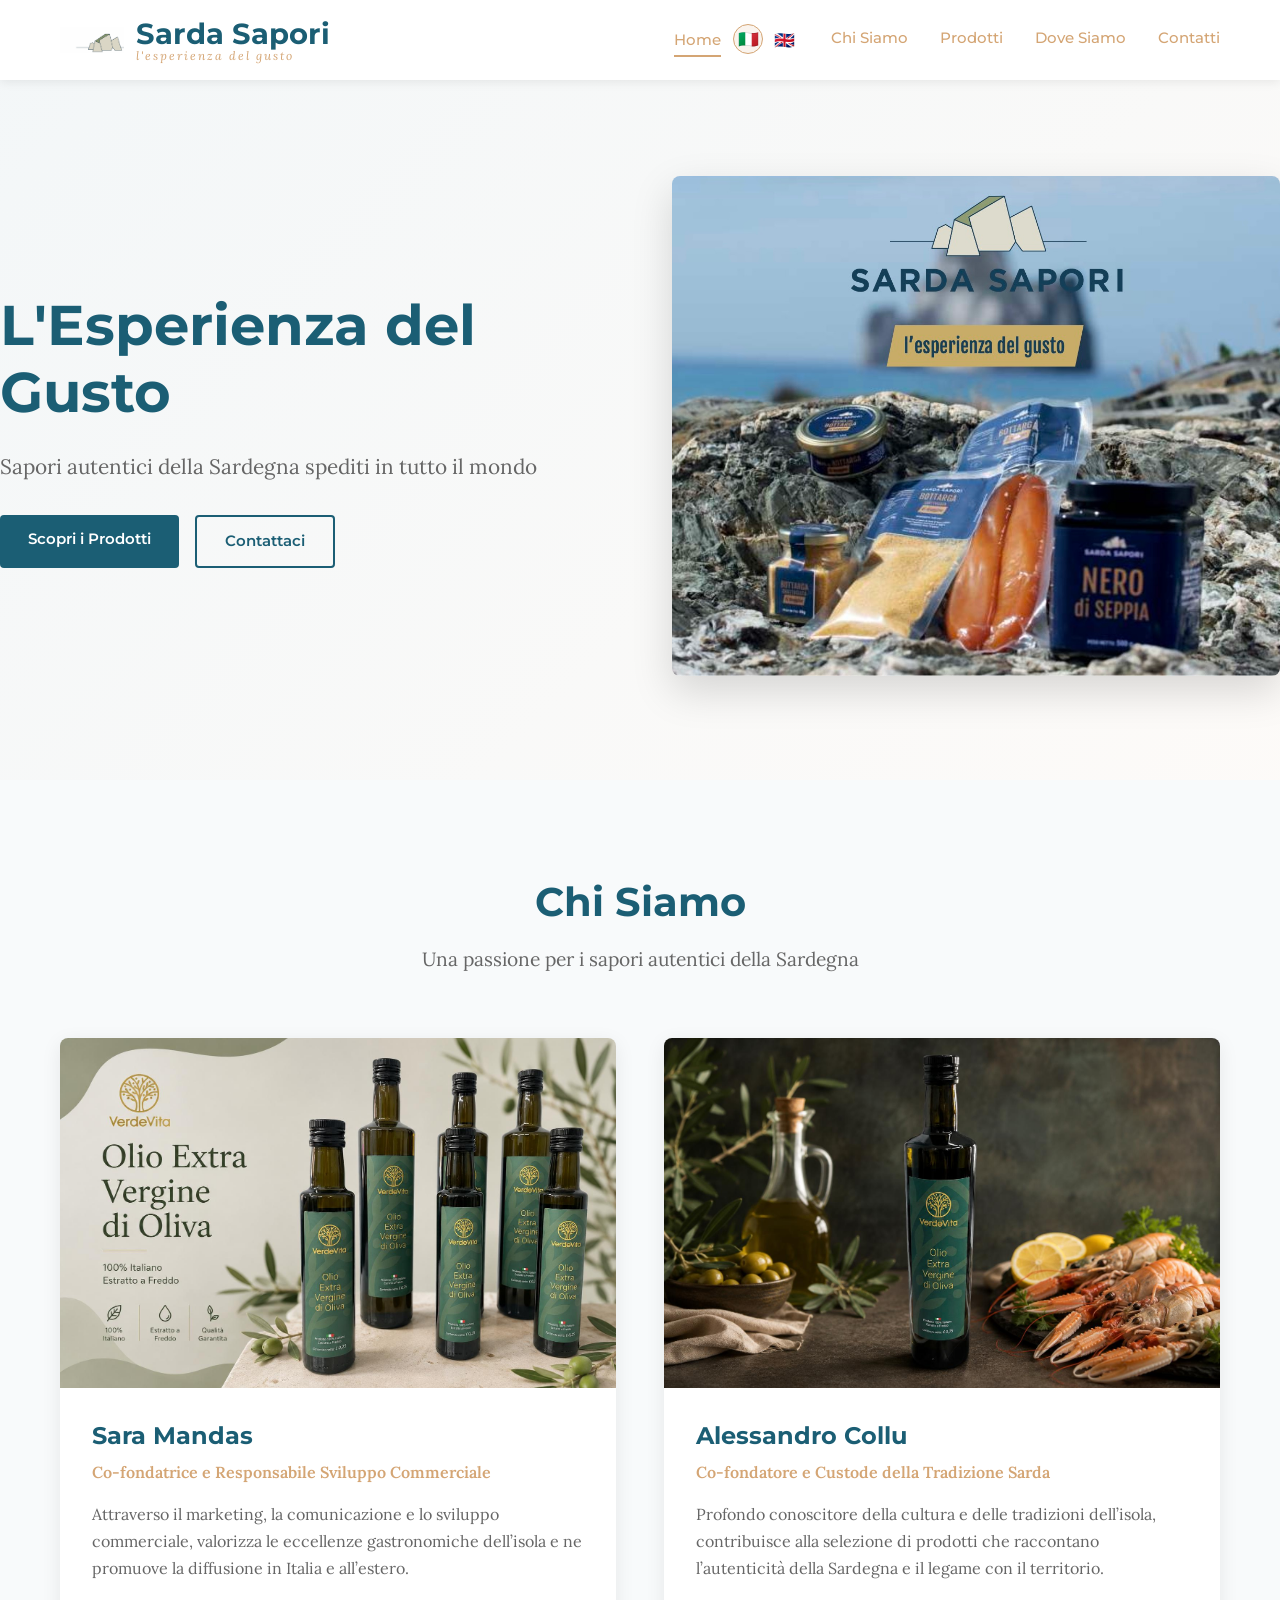
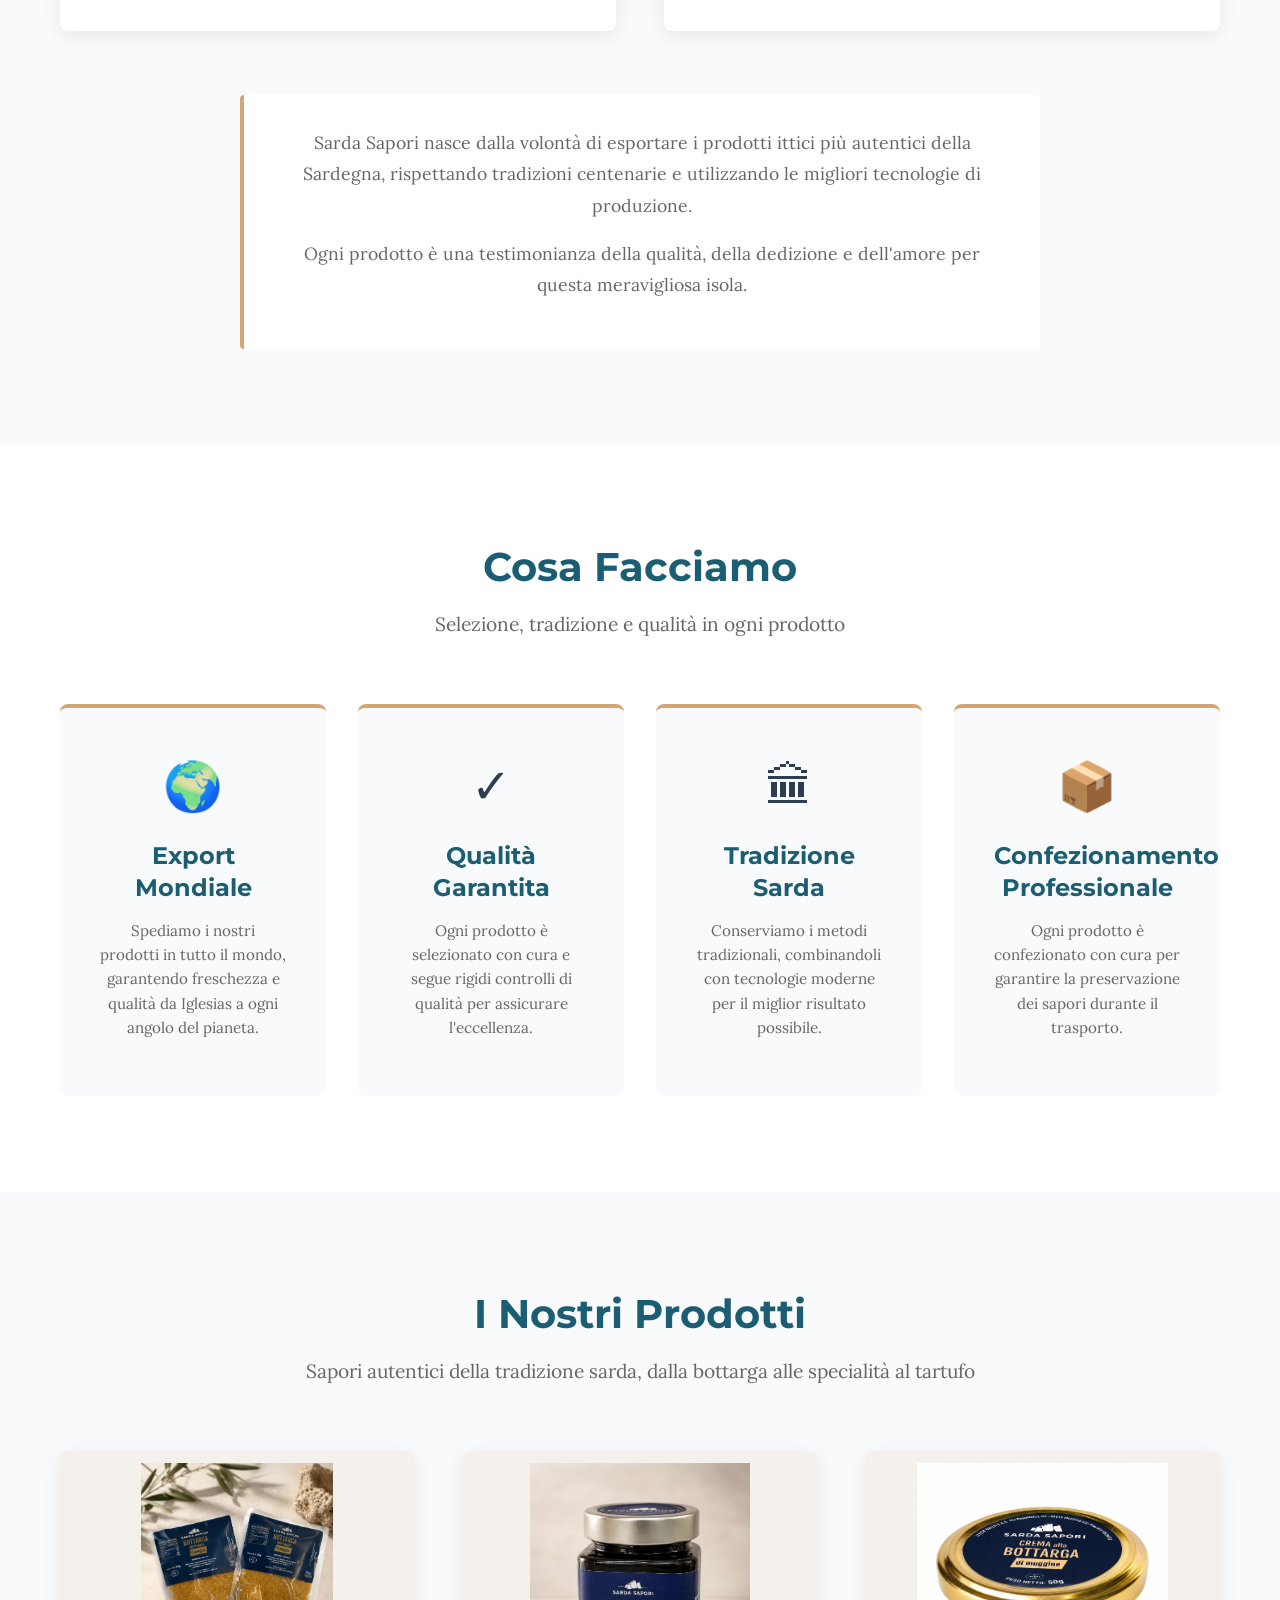
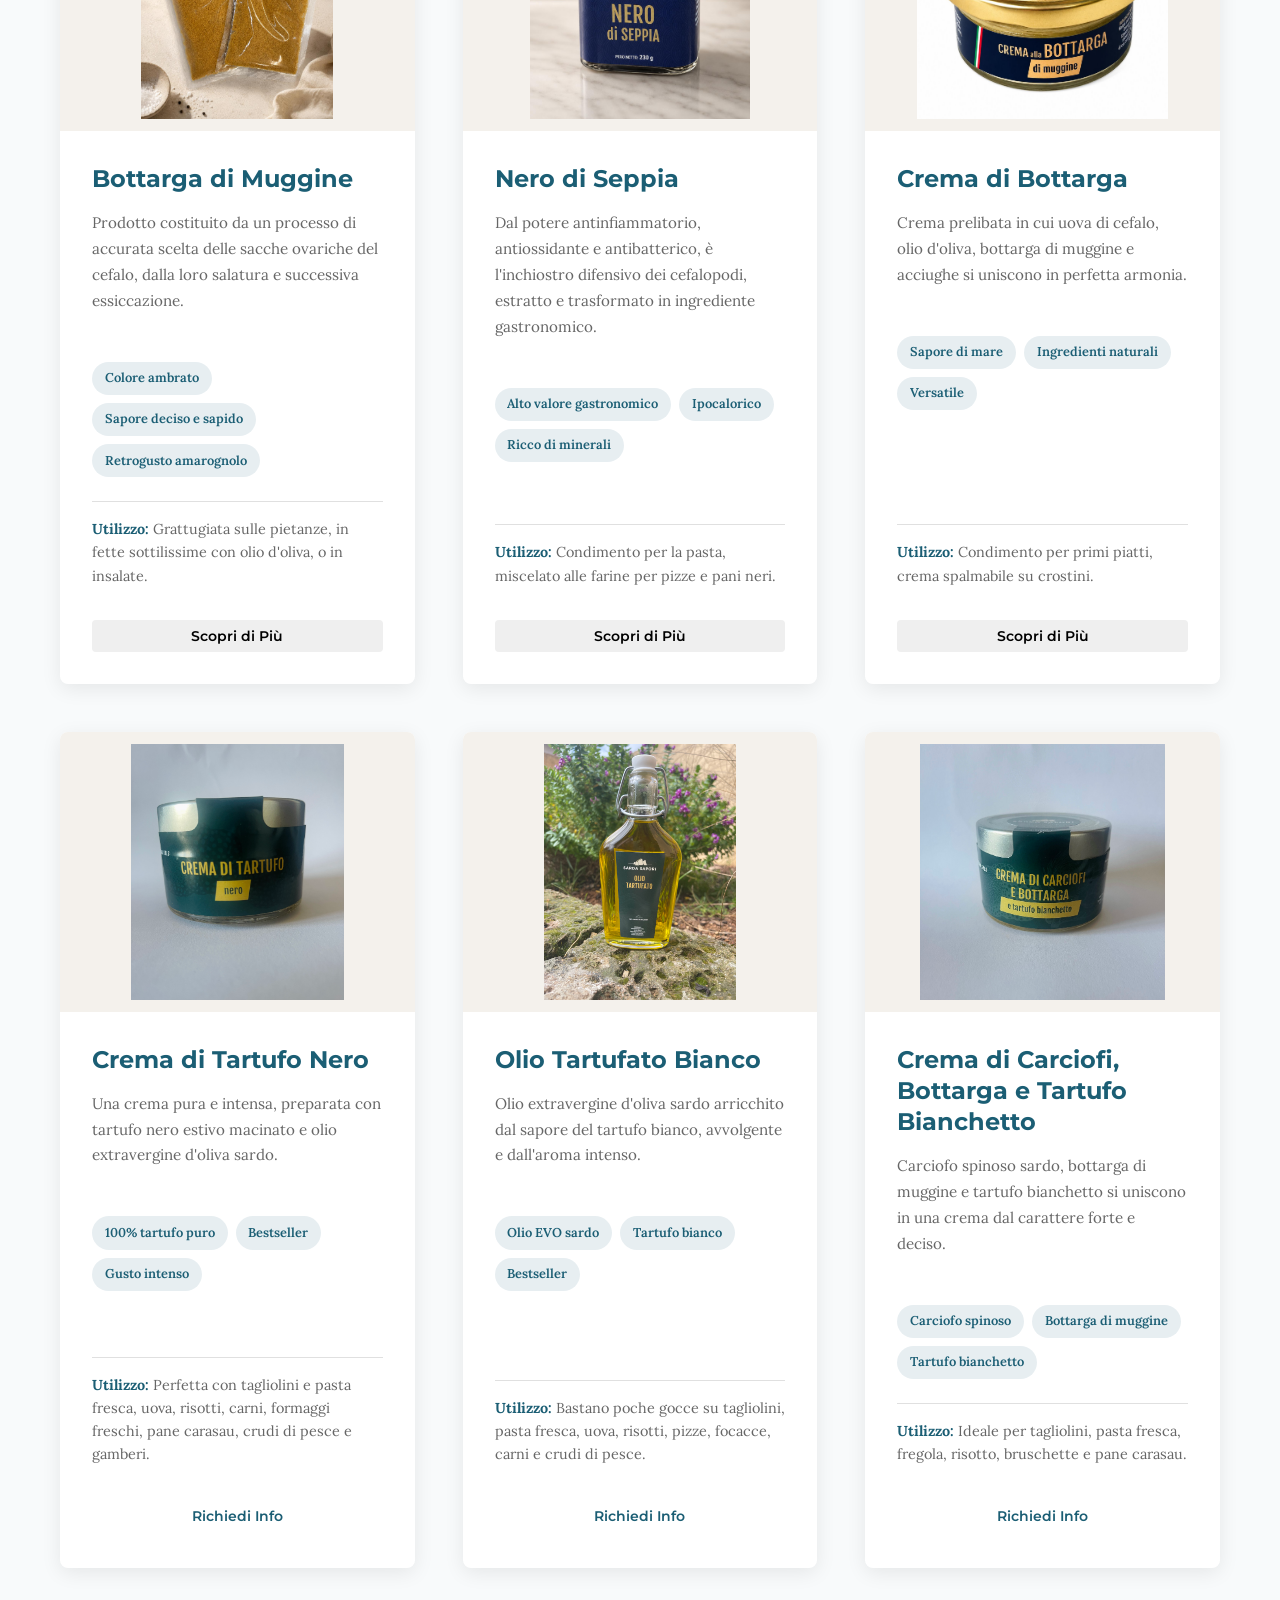
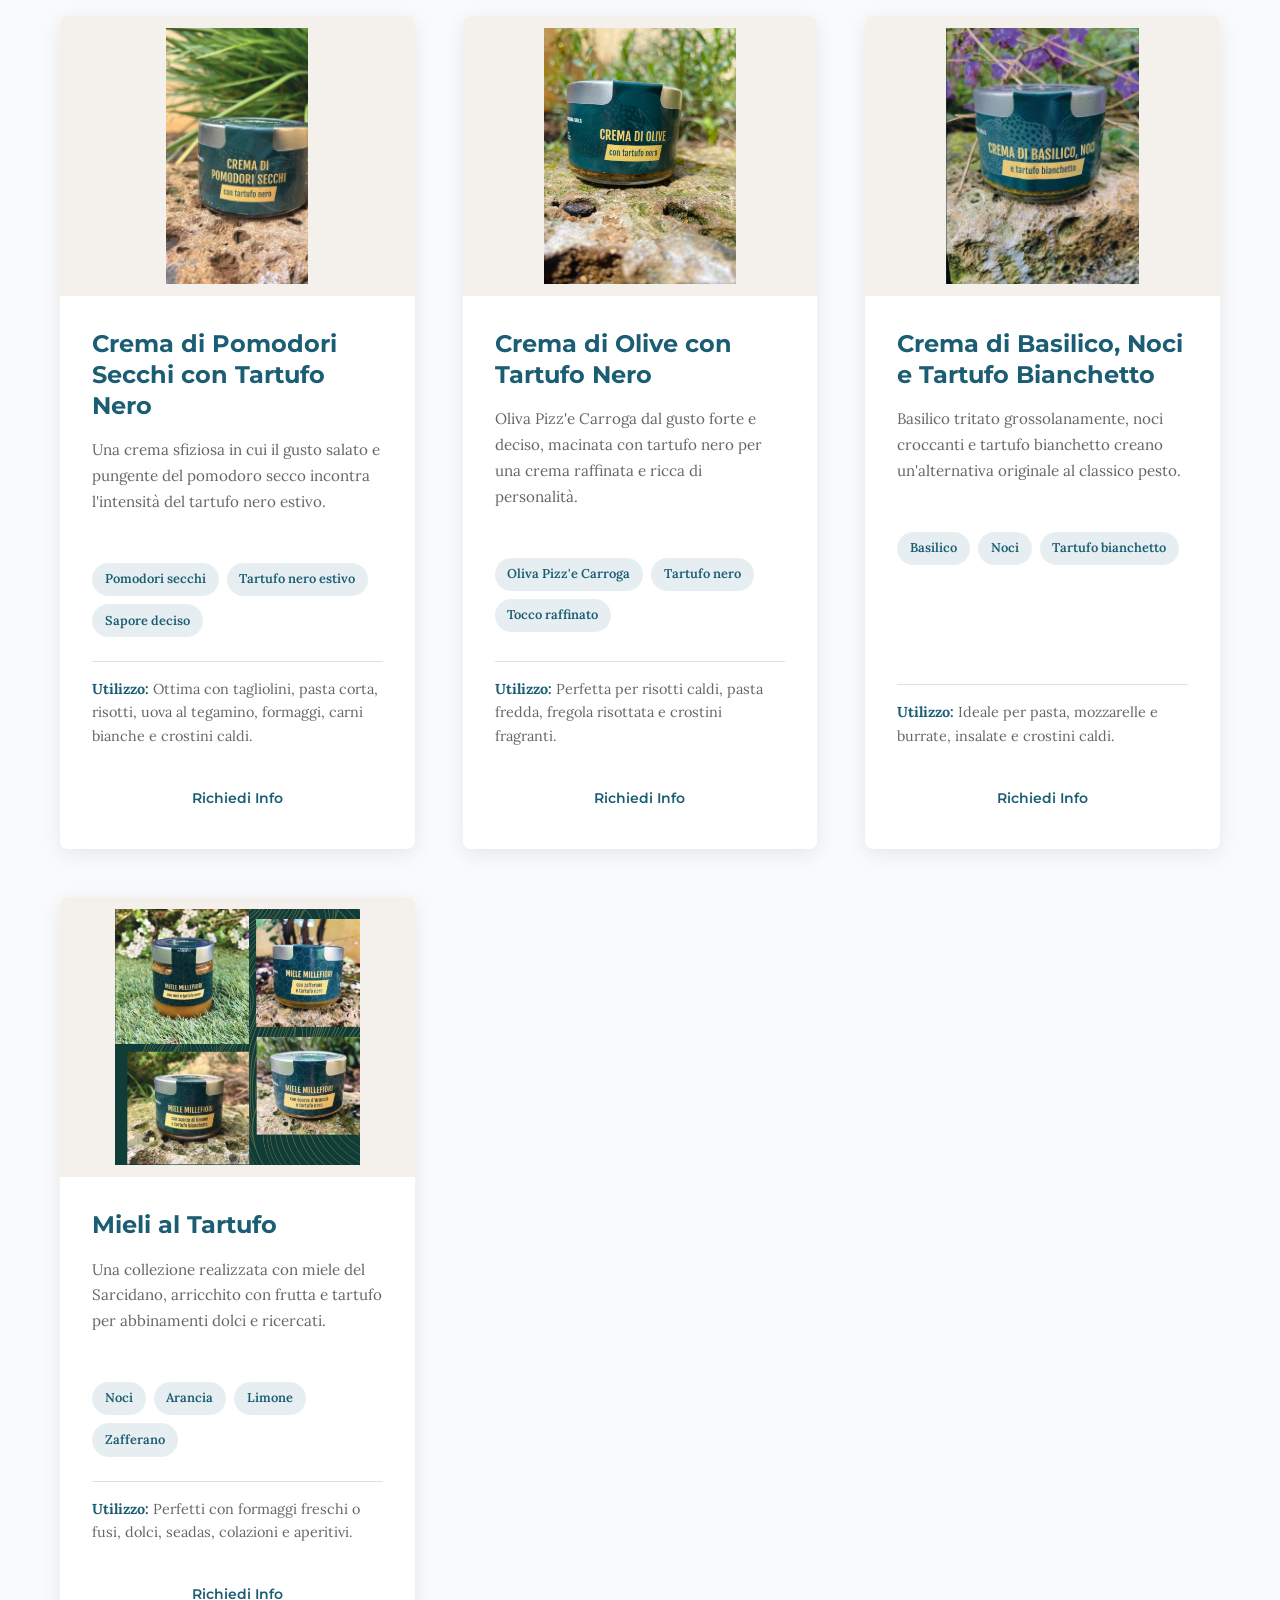
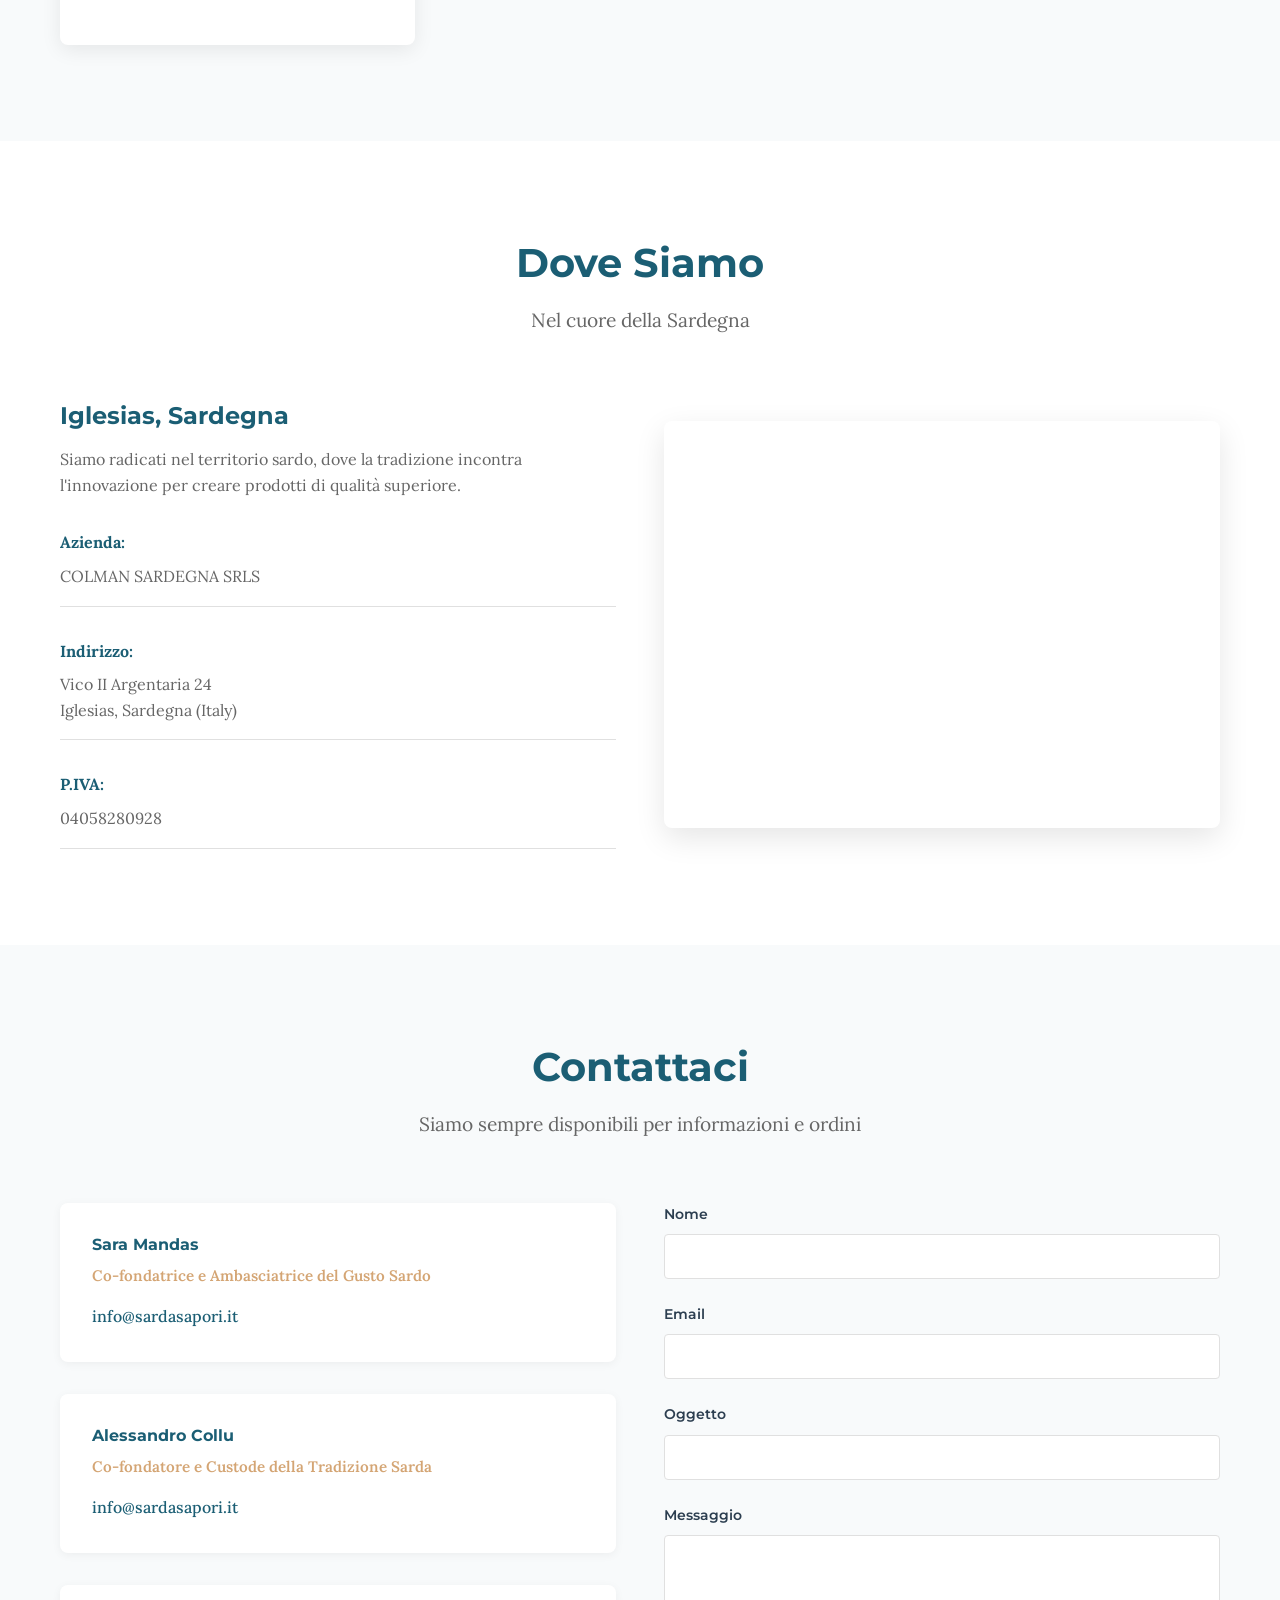
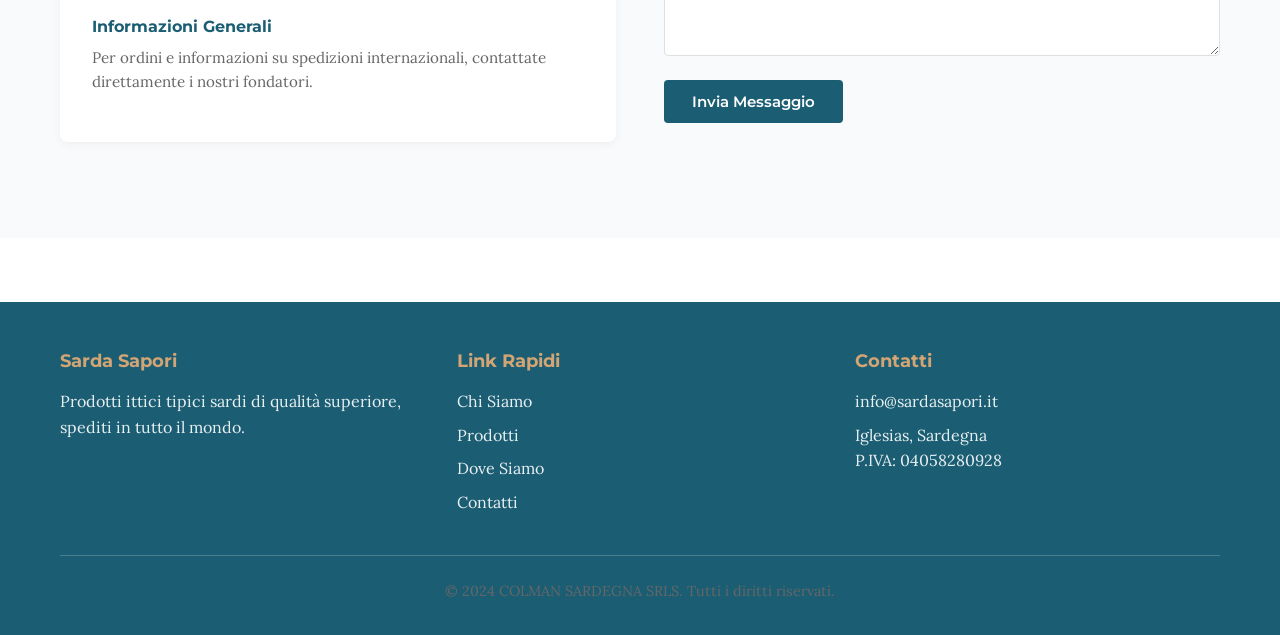
==== commit 604fc3cd: "Aggiorna immagini prodotti e header" ====
--- a/index.html
+++ b/index.html
@@ -20,10 +20,13 @@
     <header class="navbar">
         <div class="container">
             <div class="navbar-content">
-                <div class="logo">
-                    <h1>Sarda Sapori</h1>
-                    <p class="tagline">l'esperienza del gusto</p>
-                </div>
+                <a href="#home" class="logo" aria-label="Sarda Sapori home">
+                    <img src="assets/logo-mark.png" alt="" class="logo-mark" aria-hidden="true">
+                    <span class="logo-text">
+                        <span class="logo-title">Sarda Sapori</span>
+                        <span class="tagline">l'esperienza del gusto</span>
+                    </span>
+                </a>
                 <nav class="nav-menu">
                     <ul>
                         <li class="home-language-item">
--- a/css/styles.css
+++ b/css/styles.css
@@ -136,8 +136,34 @@
     padding: 1rem 0;
 }
 
-.logo h1 {
+.logo {
+    display: flex;
+    align-items: center;
+    gap: 0.75rem;
+    color: var(--primary-color);
+}
+
+.logo:hover {
+    color: var(--primary-color);
+}
+
+.logo-mark {
+    width: 64px;
+    height: 48px;
+    object-fit: contain;
+    flex: 0 0 auto;
+}
+
+.logo-text {
+    display: flex;
+    flex-direction: column;
+    line-height: 1.1;
+}
+
+.logo-title {
+    font-family: 'Montserrat', sans-serif;
     font-size: 1.8rem;
+    font-weight: 700;
     color: var(--primary-color);
     margin: 0;
 }
@@ -434,19 +460,20 @@
 .product-image {
     width: 100%;
     height: 280px;
-    background-color: #ddd;
+    background-color: #f4f1ec;
     overflow: hidden;
+    padding: 0.75rem;
 }
 
 .product-image img {
     width: 100%;
     height: 100%;
-    object-fit: cover;
+    object-fit: contain;
     transition: var(--transition);
 }
 
 .product-card:hover .product-image img {
-    transform: scale(1.05);
+    opacity: 0.96;
 }
 
 .product-content {
@@ -867,8 +894,22 @@
         font-size: 0.85rem;
     }
 
-    .logo h1 {
+    .logo {
+        gap: 0.5rem;
+    }
+
+    .logo-mark {
+        width: 48px;
+        height: 36px;
+    }
+
+    .logo-title {
         font-size: 1.3rem;
+    }
+
+    .tagline {
+        font-size: 0.65rem;
+        letter-spacing: 1px;
     }
 
     .nav-menu ul {
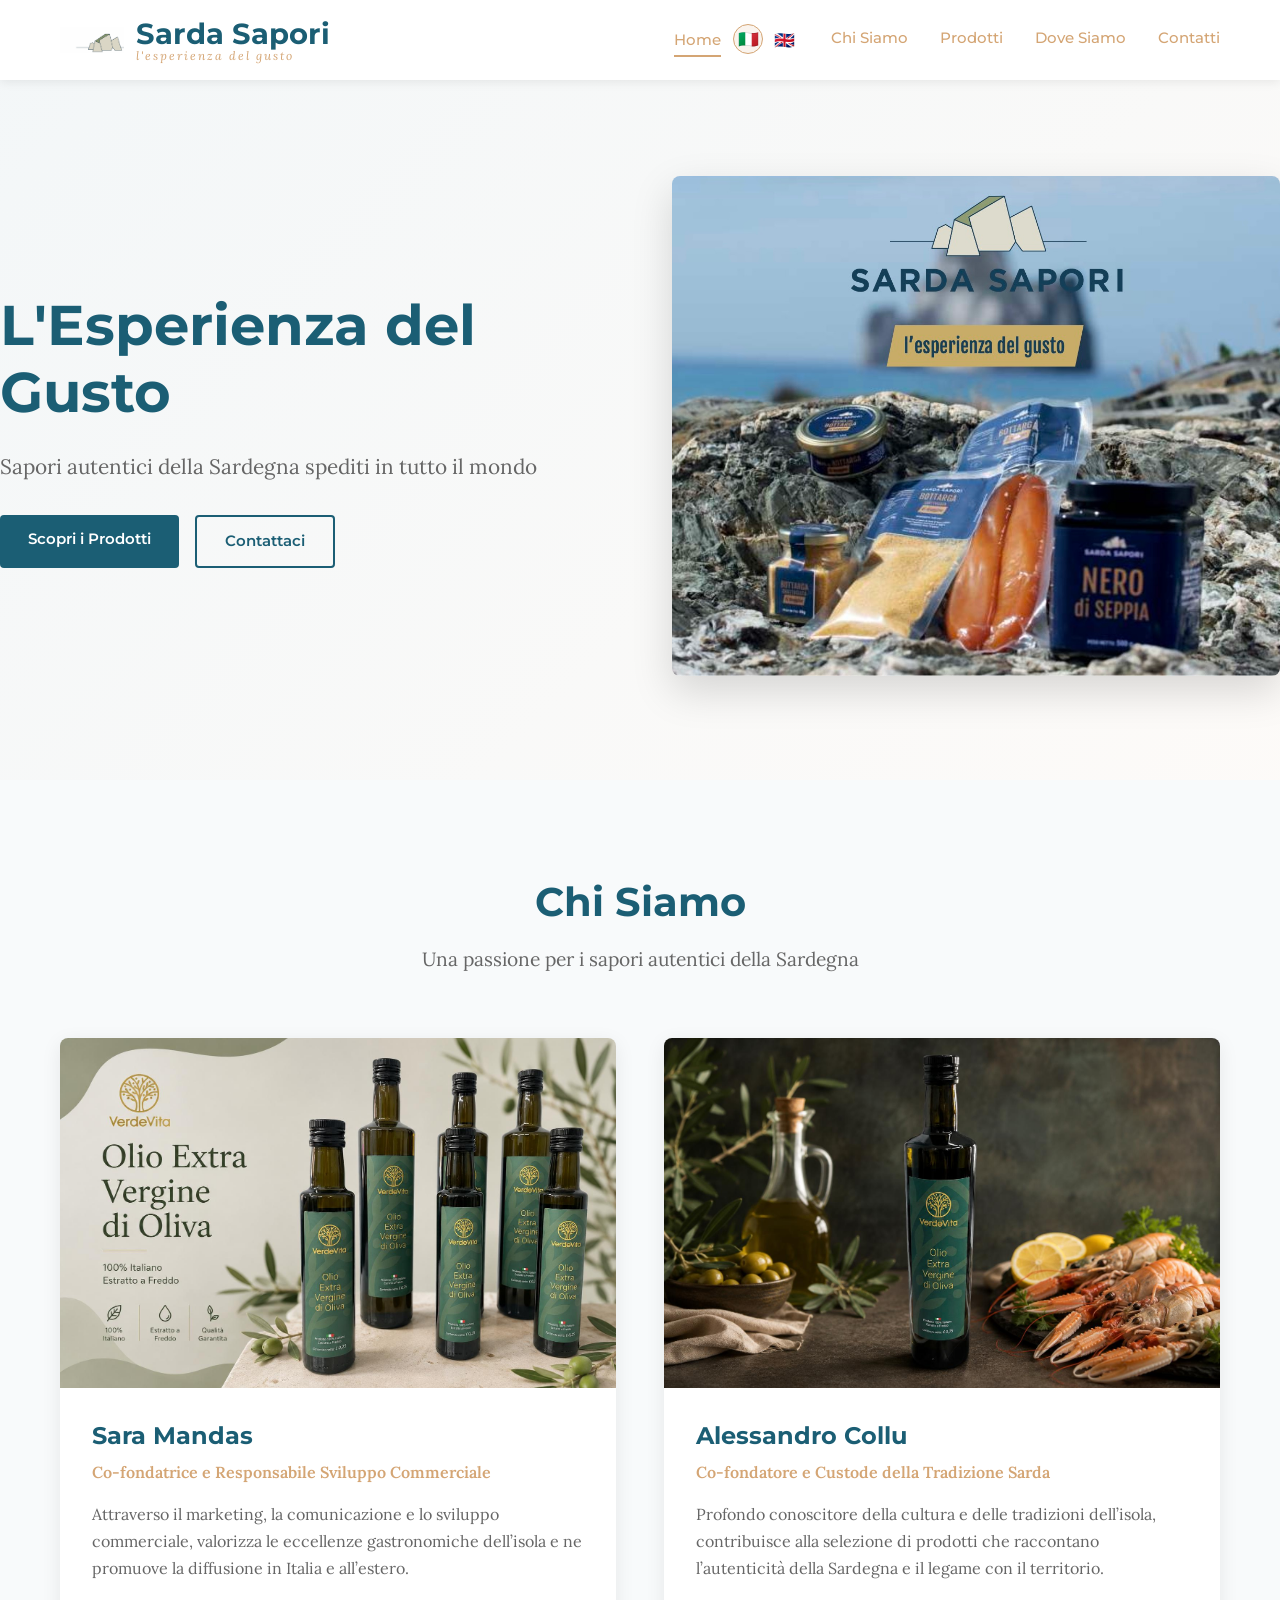
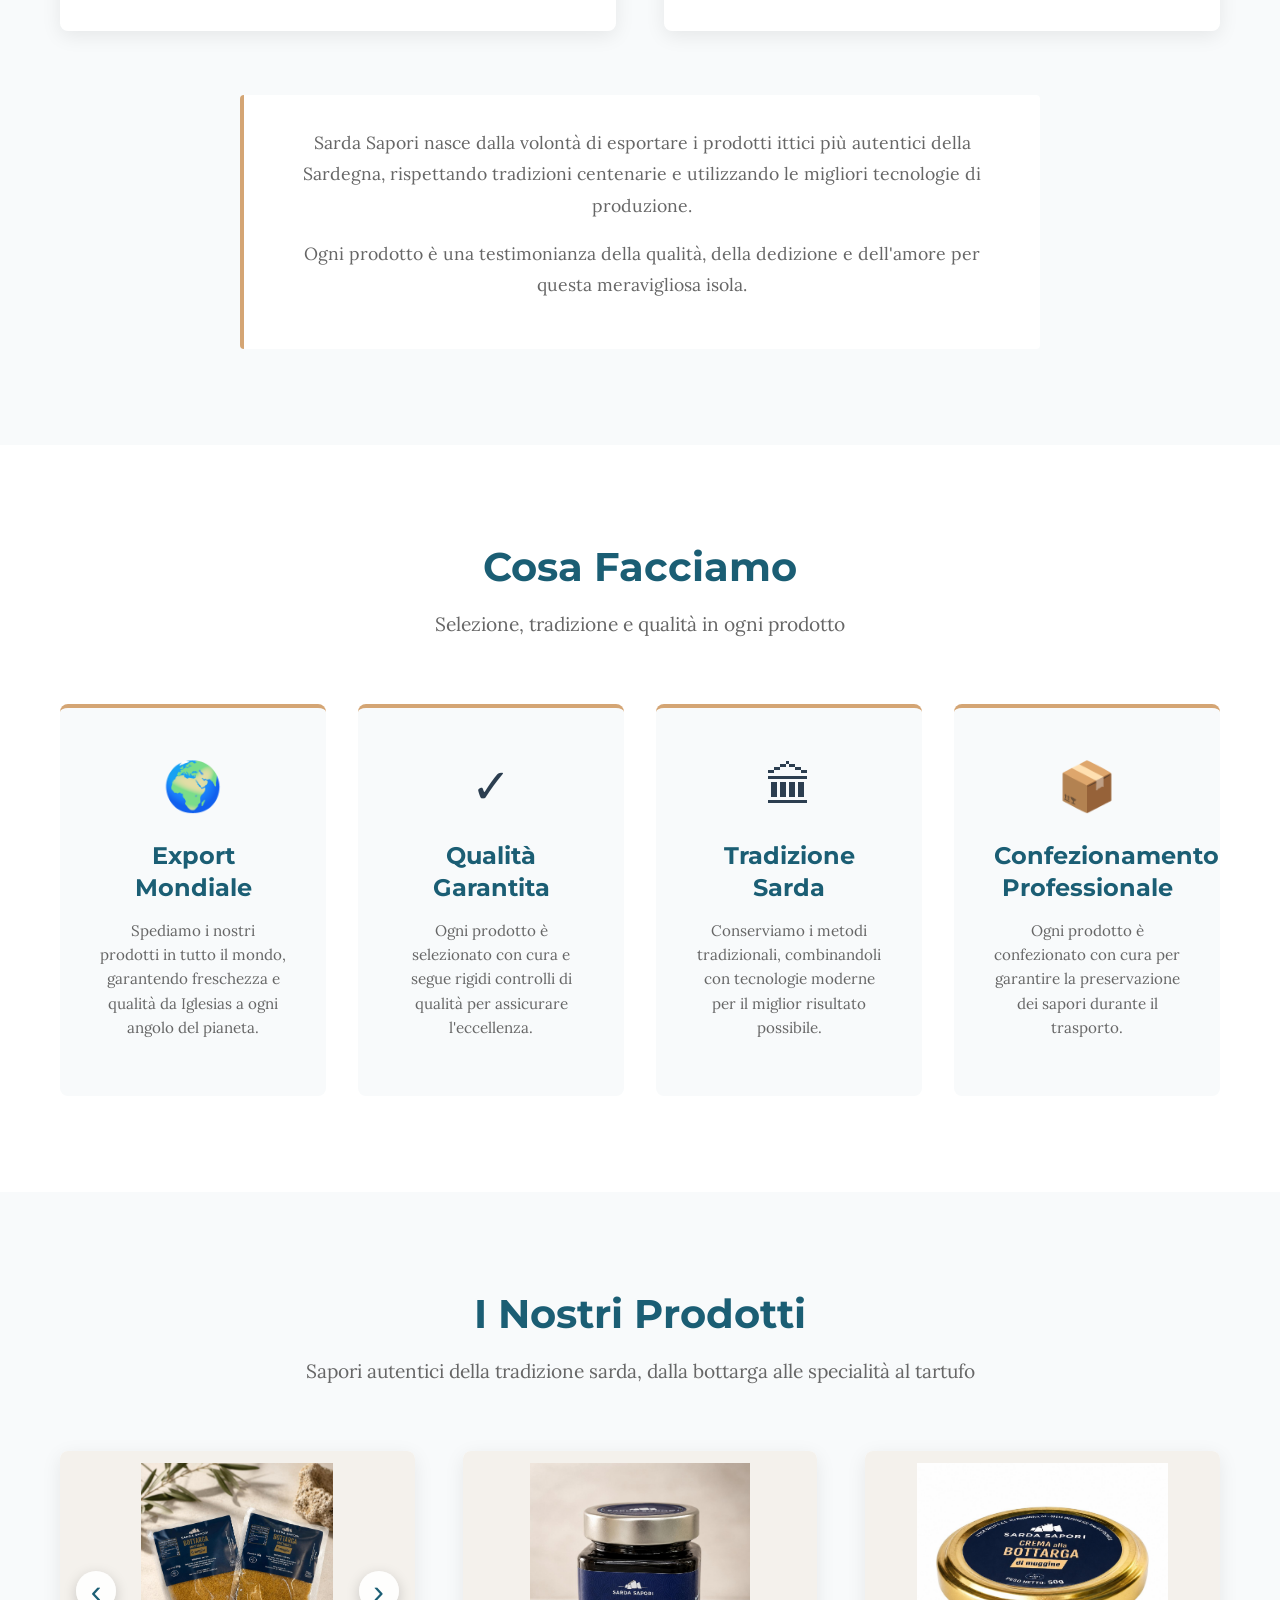
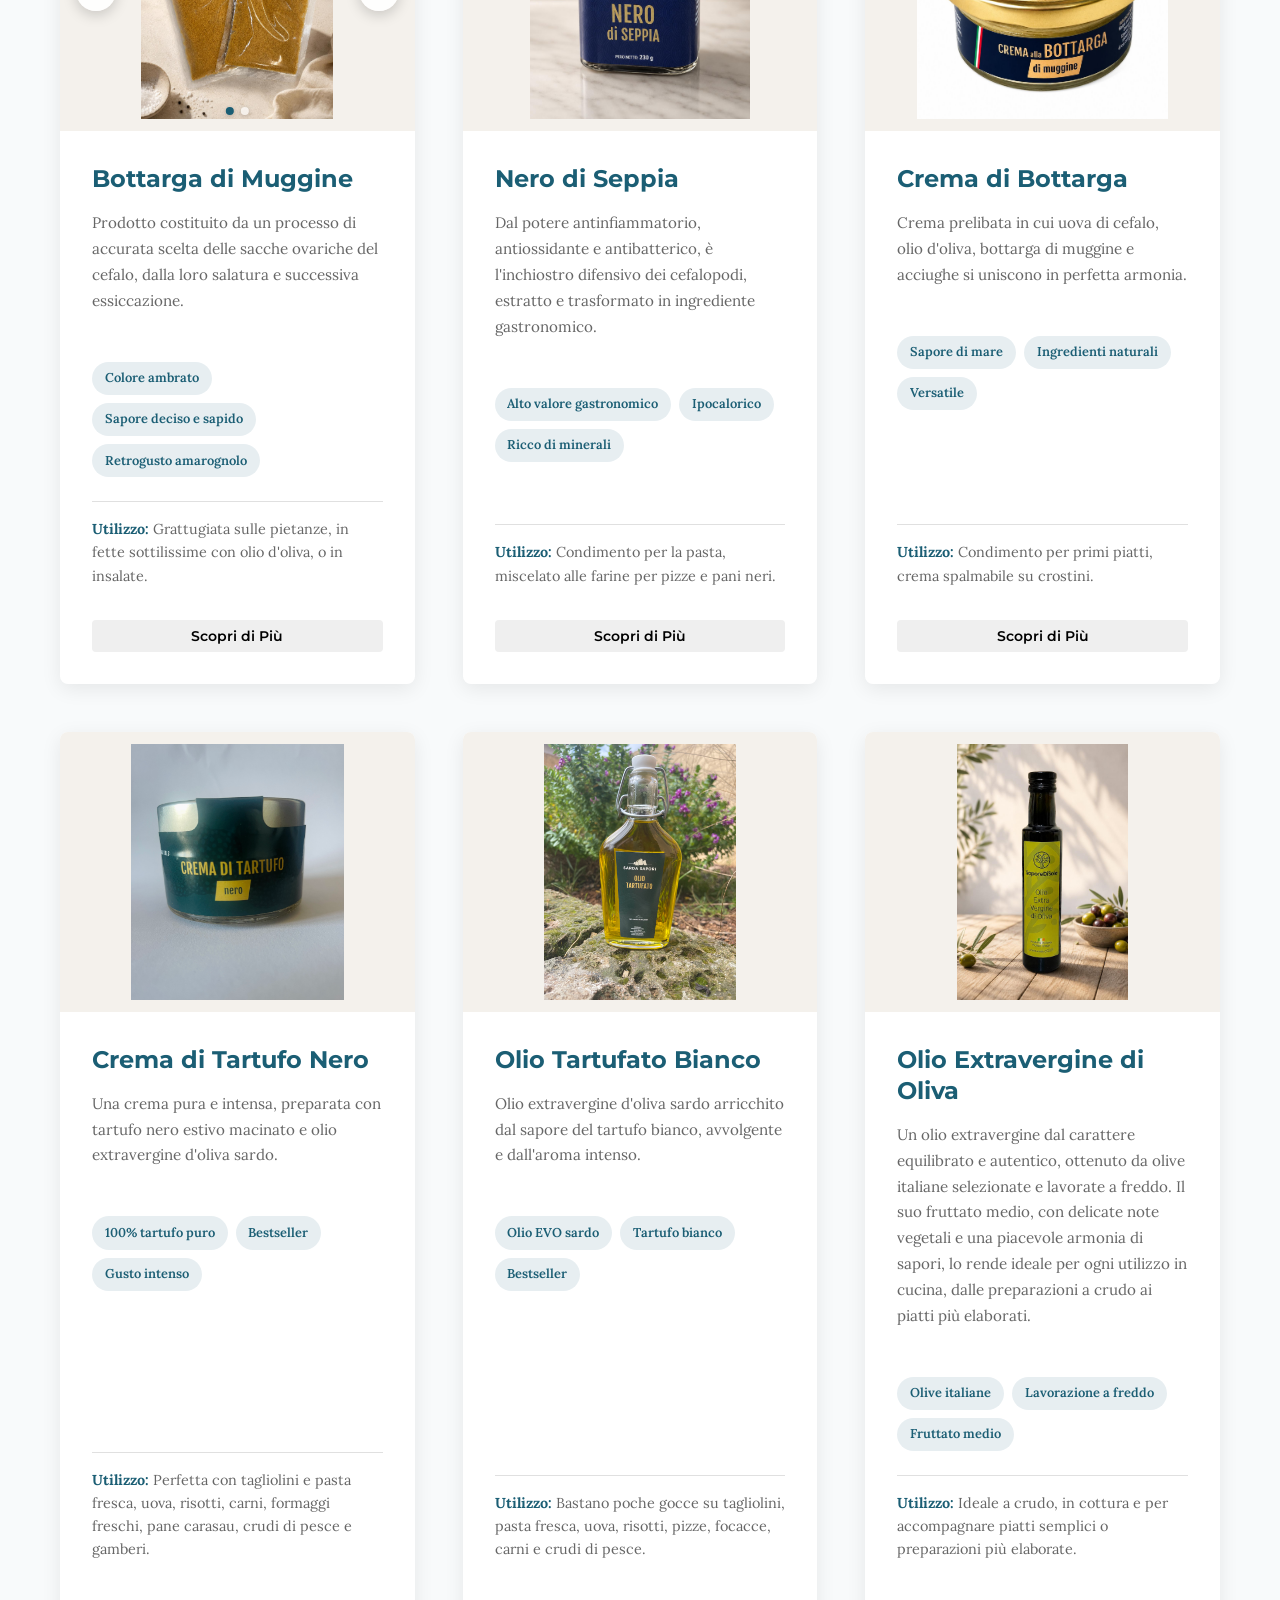
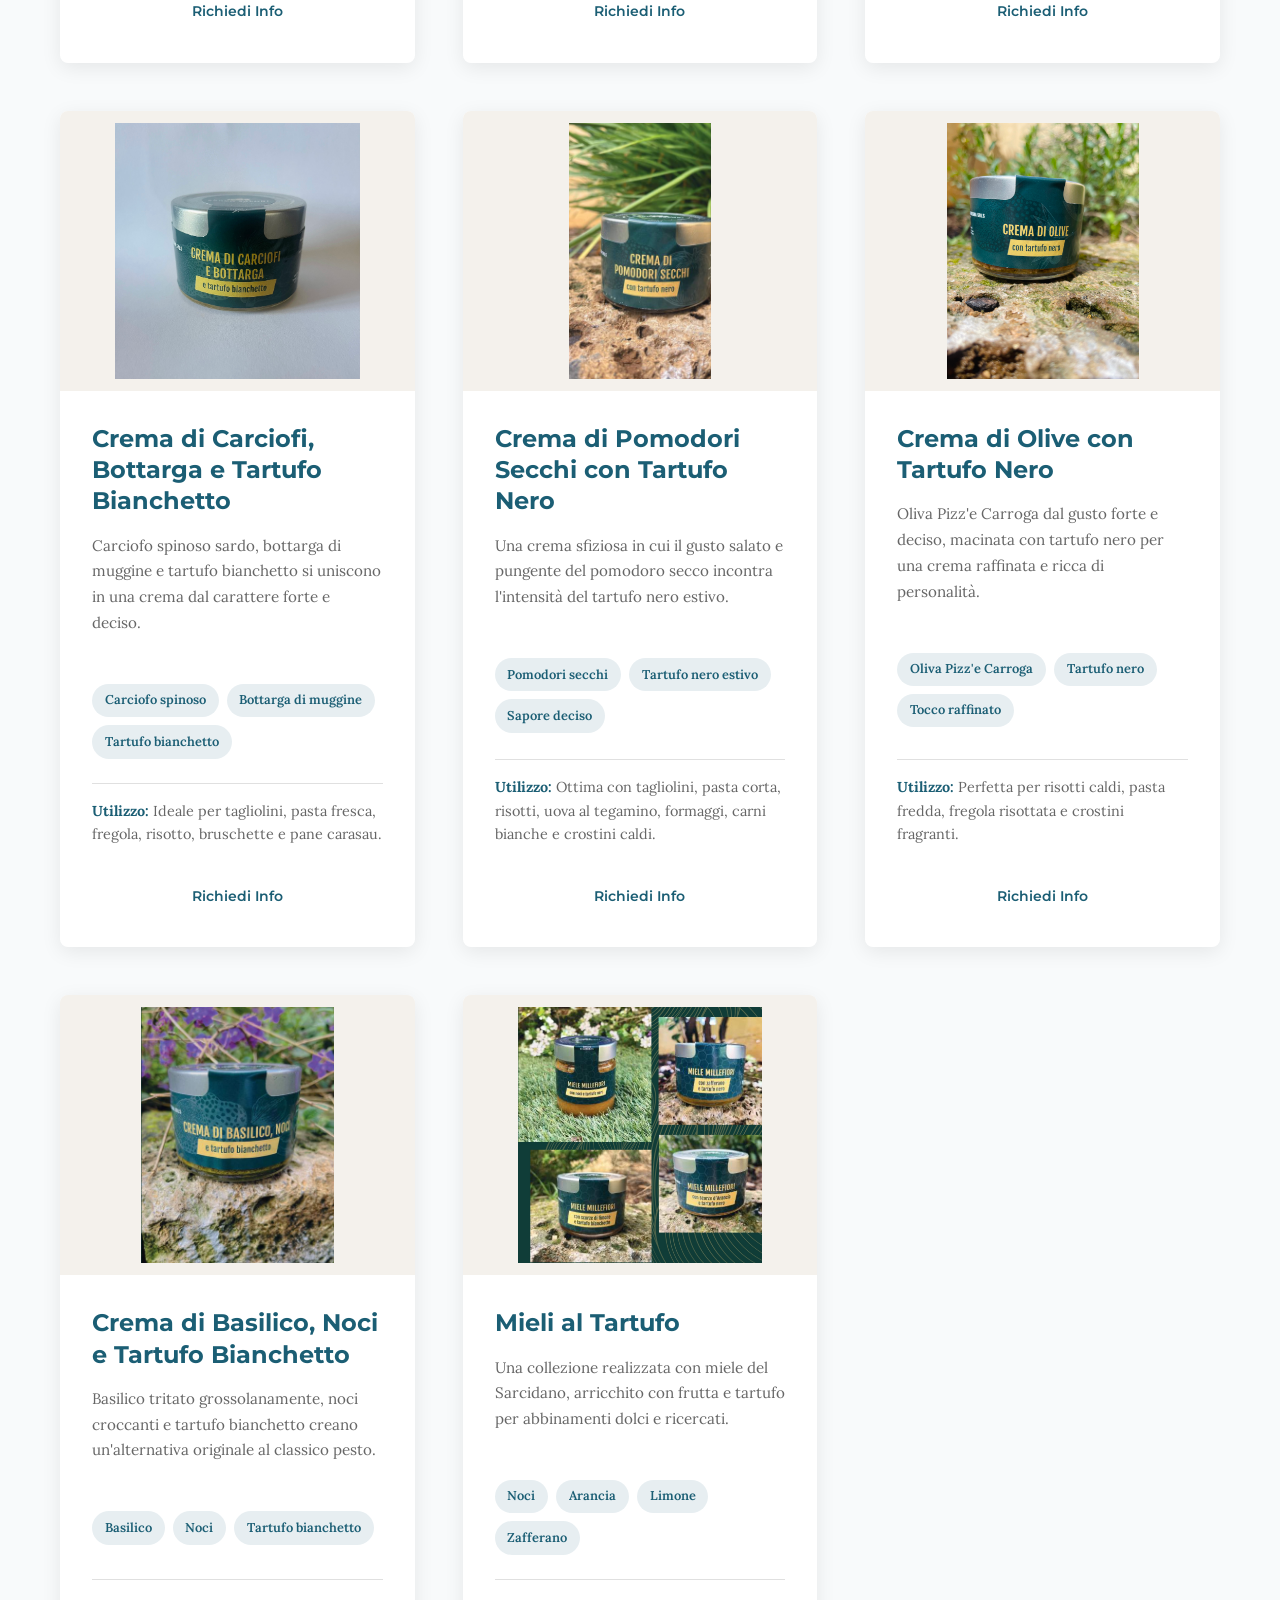
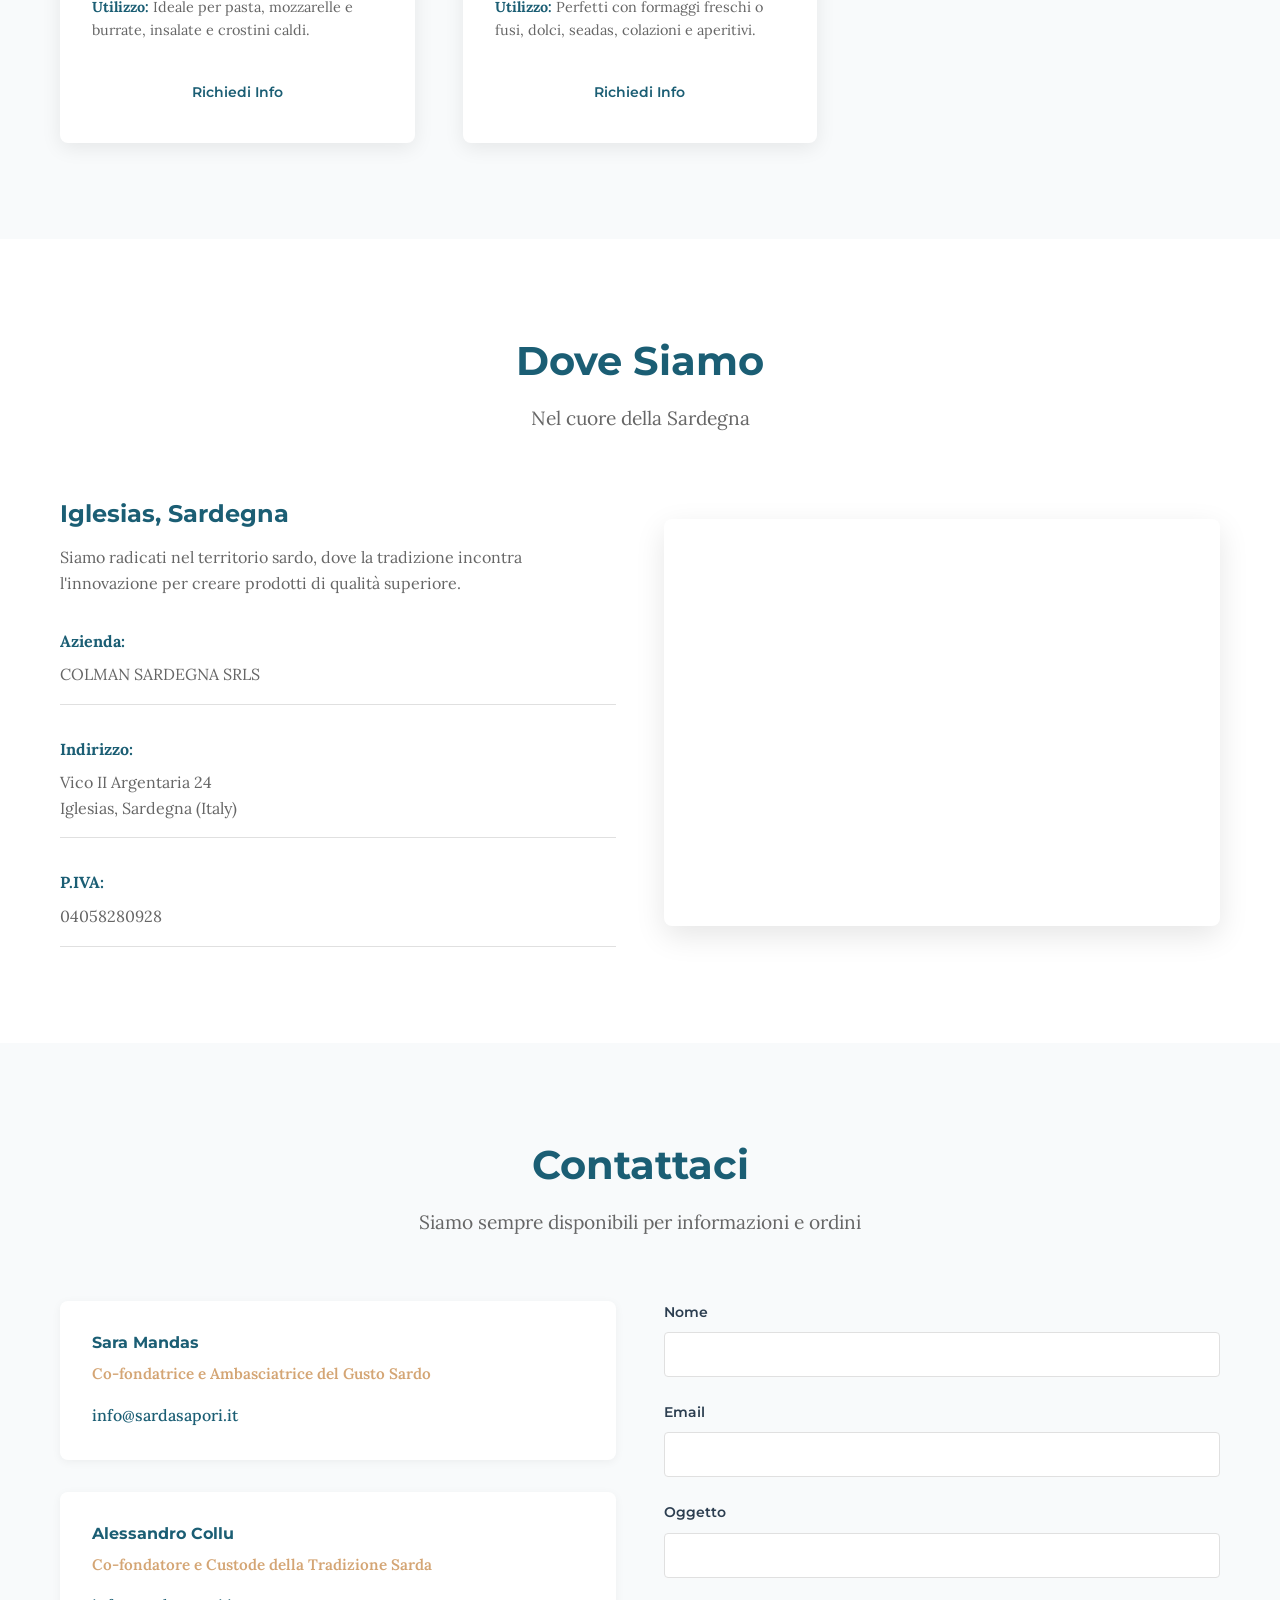
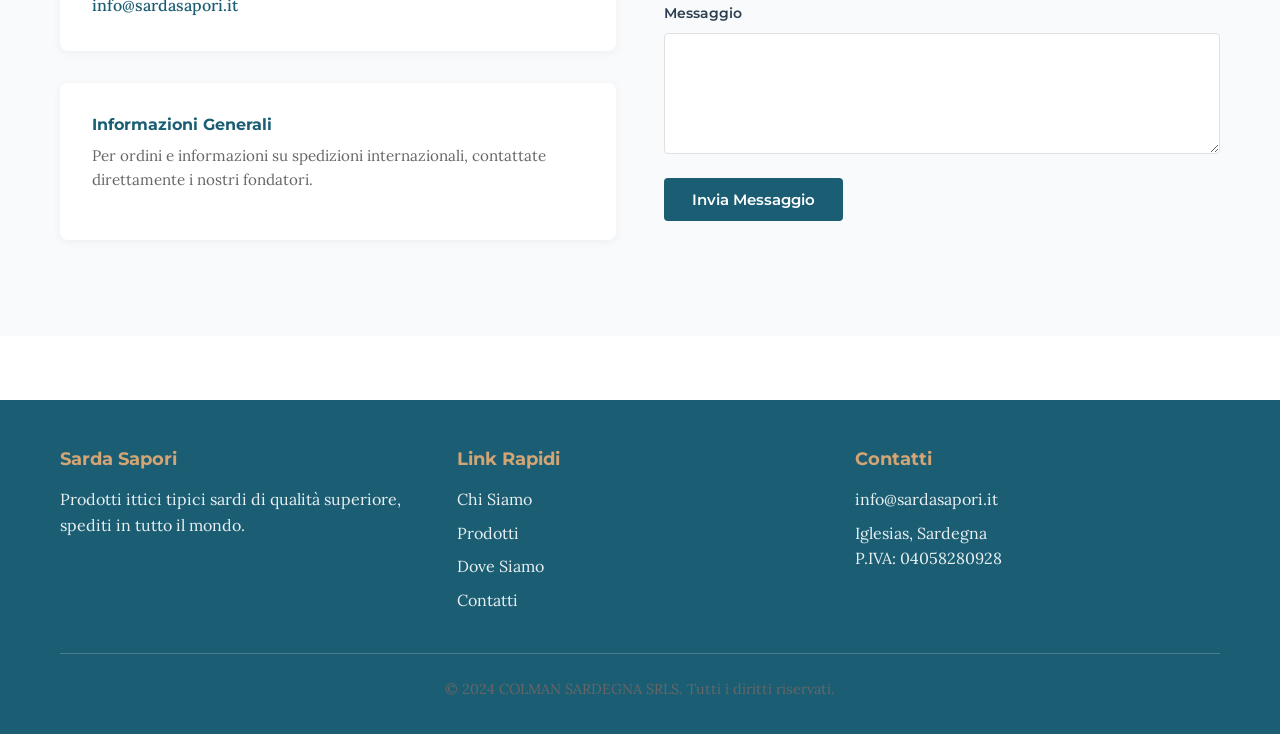
==== commit 4c8d944d: "Add oil product and bottarga gallery" ====
--- a/index.html
+++ b/index.html
@@ -155,8 +155,14 @@
             <div class="products-grid">
                 <!-- Bottarga di Muggine -->
                 <div class="product-card">
-                    <div class="product-image">
-                        <img src="assets/bottarga.jpg" alt="Bottarga di Muggine">
+                    <div class="product-image product-gallery" data-gallery>
+                        <img src="assets/bottarga.jpg" alt="Bottarga di Muggine" class="gallery-slide active" data-gallery-images="assets/bottarga.jpg|assets/bottarga_fratte.jpg" data-gallery-alts="Bottarga di Muggine|Bottarga di Muggine affettata">
+                        <button class="gallery-arrow gallery-arrow-prev" type="button" aria-label="Immagine precedente">‹</button>
+                        <button class="gallery-arrow gallery-arrow-next" type="button" aria-label="Immagine successiva">›</button>
+                        <div class="gallery-dots" aria-hidden="true">
+                            <span class="gallery-dot active"></span>
+                            <span class="gallery-dot"></span>
+                        </div>
                     </div>
                     <div class="product-content">
                         <h3>Bottarga di Muggine</h3>
@@ -258,6 +264,28 @@
                         </div>
                         <p class="product-usage">
                             <strong>Utilizzo:</strong> Bastano poche gocce su tagliolini, pasta fresca, uova, risotti, pizze, focacce, carni e crudi di pesce.
+                        </p>
+                        <a href="#contatti" class="btn btn-small">Richiedi Info</a>
+                    </div>
+                </div>
+
+                <!-- Olio Extravergine di Oliva -->
+                <div class="product-card">
+                    <div class="product-image">
+                        <img src="assets/olio_extravergine.jpeg" alt="Olio Extravergine di Oliva">
+                    </div>
+                    <div class="product-content">
+                        <h3>Olio Extravergine di Oliva</h3>
+                        <p class="product-description">
+                            Un olio extravergine dal carattere equilibrato e autentico, ottenuto da olive italiane selezionate e lavorate a freddo. Il suo fruttato medio, con delicate note vegetali e una piacevole armonia di sapori, lo rende ideale per ogni utilizzo in cucina, dalle preparazioni a crudo ai piatti più elaborati.
+                        </p>
+                        <div class="product-features">
+                            <span class="feature">Olive italiane</span>
+                            <span class="feature">Lavorazione a freddo</span>
+                            <span class="feature">Fruttato medio</span>
+                        </div>
+                        <p class="product-usage">
+                            <strong>Utilizzo:</strong> Ideale a crudo, in cottura e per accompagnare piatti semplici o preparazioni più elaborate.
                         </p>
                         <a href="#contatti" class="btn btn-small">Richiedi Info</a>
                     </div>
@@ -503,6 +531,6 @@
         </div>
     </footer>
 
-    <script src="js/main.js"></script>
+    <script src="js/main.js?v=20260623-gallery"></script>
 </body>
 </html>
--- a/css/styles.css
+++ b/css/styles.css
@@ -472,8 +472,87 @@
     transition: var(--transition);
 }
 
+.product-gallery {
+    position: relative;
+}
+
+.product-gallery .gallery-slide {
+    position: absolute;
+    inset: 0.75rem;
+    width: calc(100% - 1.5rem);
+    height: calc(100% - 1.5rem);
+    opacity: 0;
+    pointer-events: none;
+}
+
+.product-gallery .gallery-slide.active {
+    opacity: 1;
+    pointer-events: auto;
+}
+
+.gallery-arrow {
+    position: absolute;
+    top: 50%;
+    width: 40px;
+    height: 40px;
+    border: 0;
+    border-radius: 50%;
+    background-color: rgba(255, 255, 255, 0.9);
+    color: var(--primary-color);
+    cursor: pointer;
+    display: flex;
+    align-items: center;
+    justify-content: center;
+    font-size: 2rem;
+    line-height: 1;
+    transform: translateY(-50%);
+    box-shadow: 0 4px 14px rgba(0, 0, 0, 0.18);
+    transition: var(--transition);
+    z-index: 2;
+}
+
+.gallery-arrow:hover,
+.gallery-arrow:focus-visible {
+    background-color: var(--primary-color);
+    color: var(--white);
+}
+
+.gallery-arrow-prev {
+    left: 1rem;
+}
+
+.gallery-arrow-next {
+    right: 1rem;
+}
+
+.gallery-dots {
+    position: absolute;
+    left: 50%;
+    bottom: 1rem;
+    display: flex;
+    gap: 0.4rem;
+    transform: translateX(-50%);
+    z-index: 2;
+}
+
+.gallery-dot {
+    width: 8px;
+    height: 8px;
+    border-radius: 50%;
+    background-color: rgba(255, 255, 255, 0.65);
+    box-shadow: 0 1px 4px rgba(0, 0, 0, 0.2);
+}
+
+.gallery-dot.active {
+    background-color: var(--primary-color);
+}
+
 .product-card:hover .product-image img {
     opacity: 0.96;
+}
+
+.product-card:hover .product-gallery .gallery-slide:not(.active) {
+    opacity: 0;
 }
 
 .product-content {
